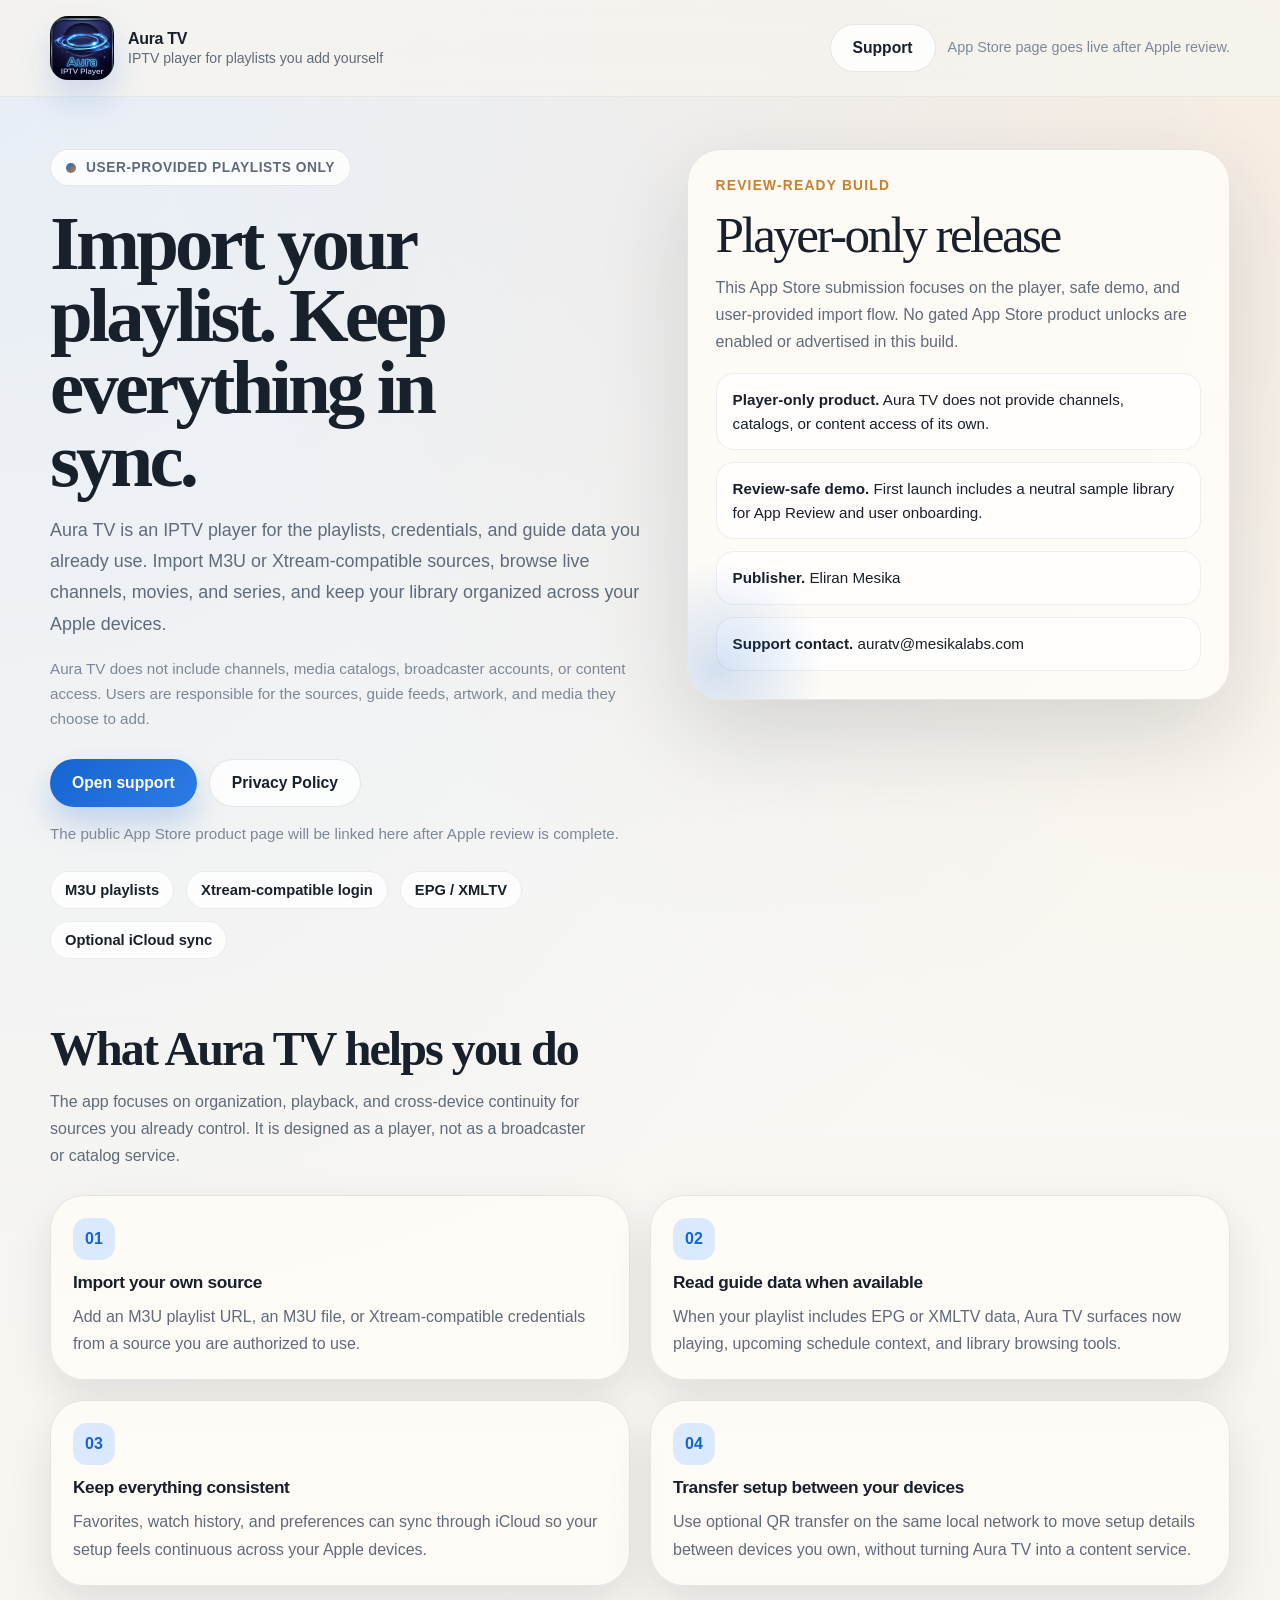
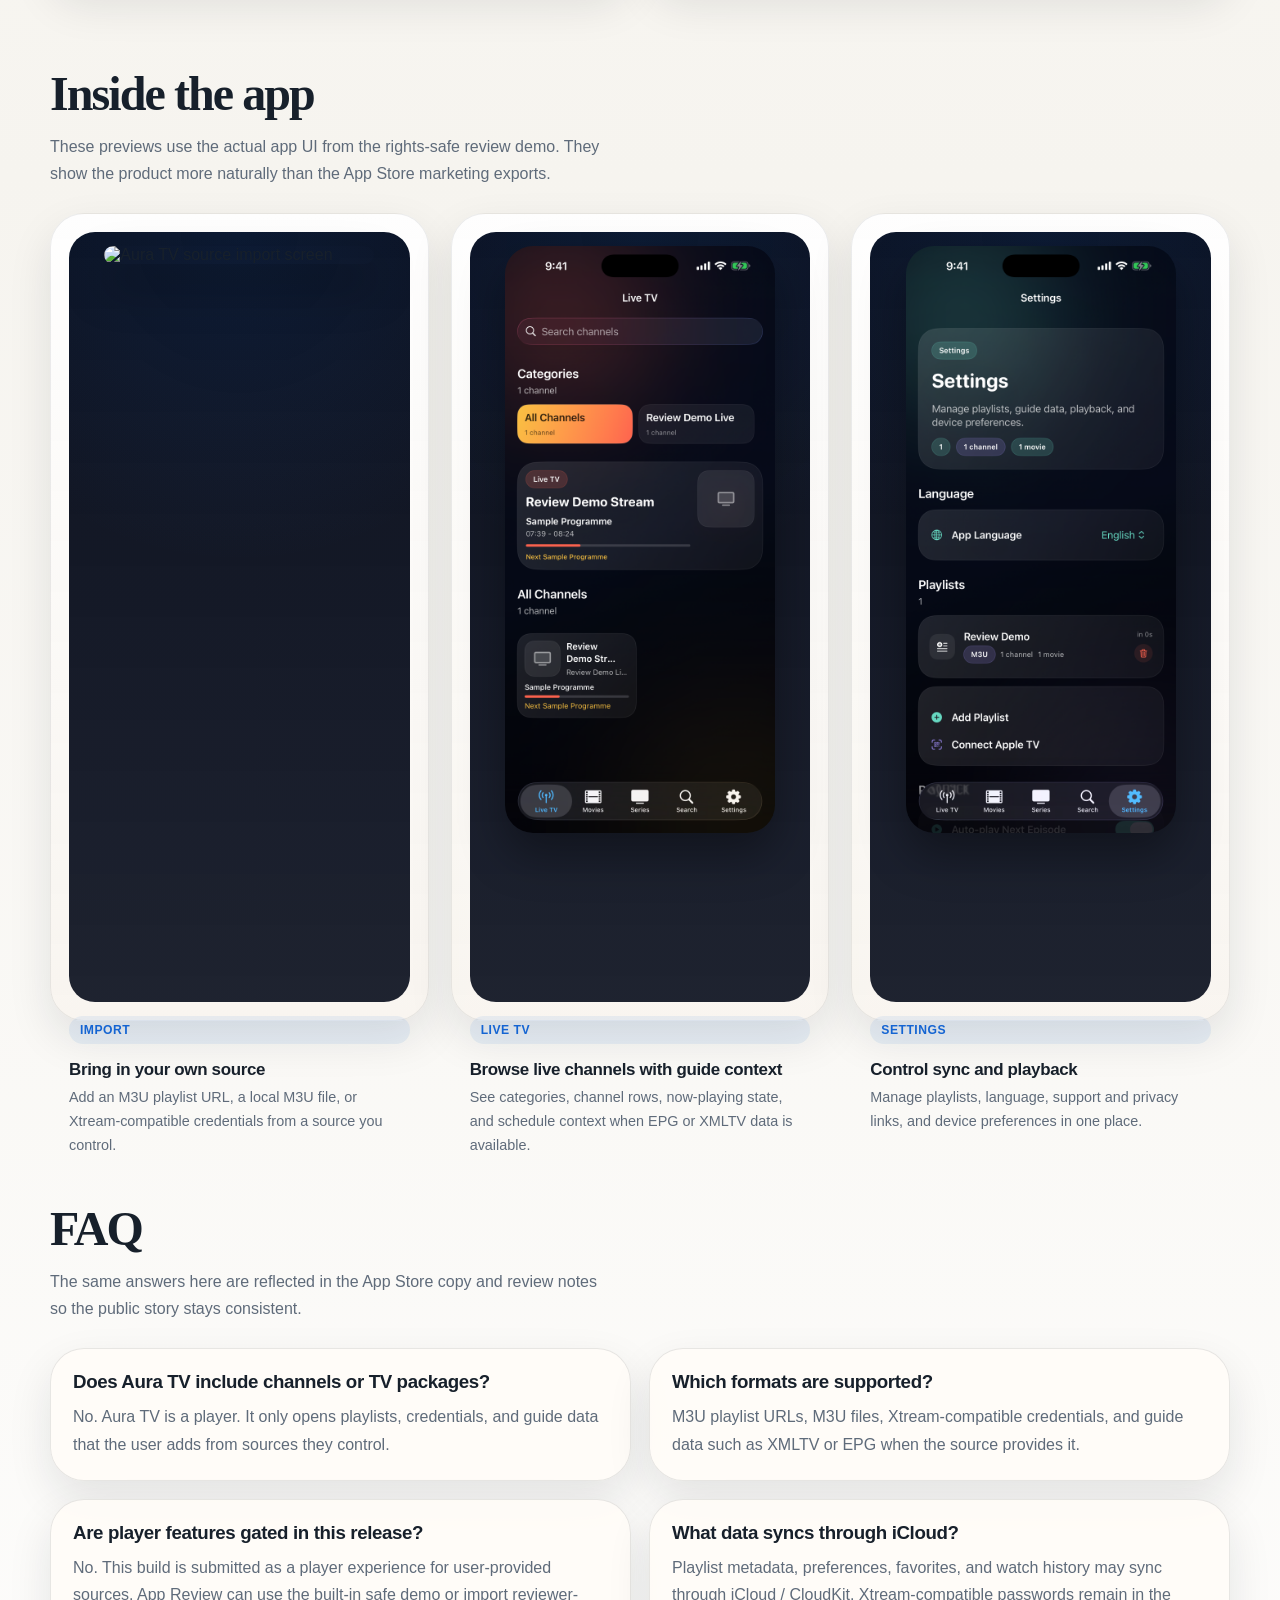
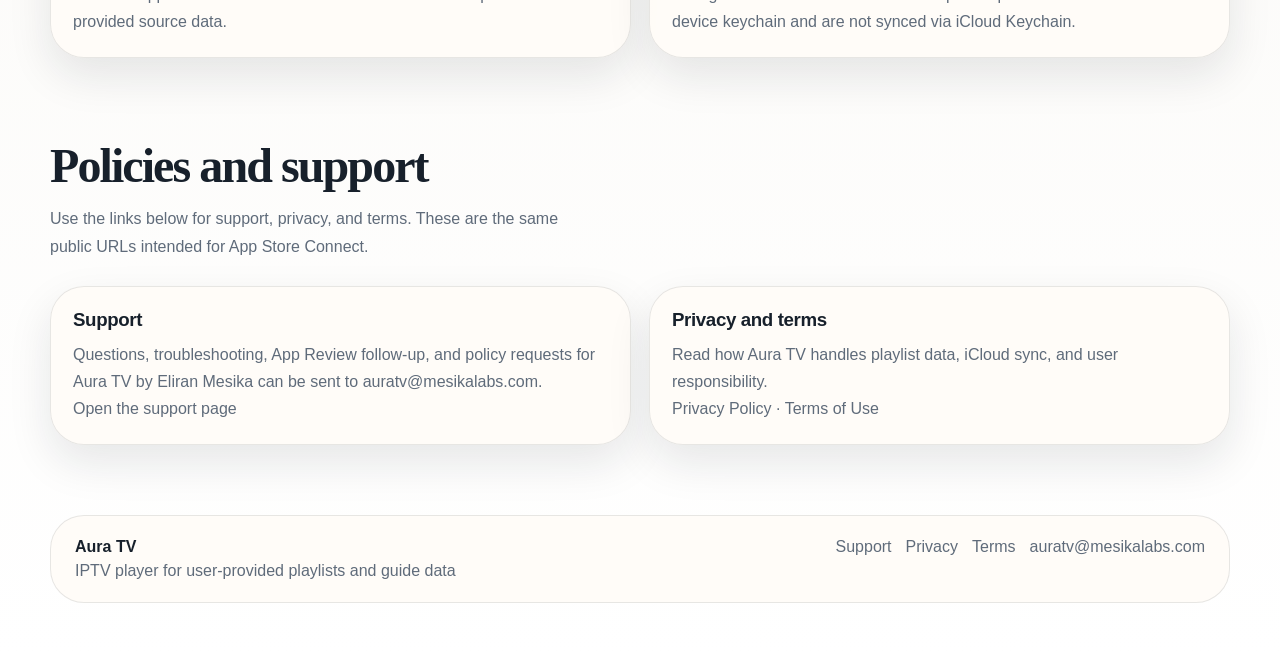
==== index.html @ 83cc4eb9 "Remove pricing language from public site" ====
<!DOCTYPE html>
<html lang="en">
<head>
    <meta charset="UTF-8">
    <meta name="viewport" content="width=device-width, initial-scale=1.0">
    <title>Aura TV — IPTV Player for Your Own Playlists</title>
    <meta
        name="description"
        content="Aura TV is an IPTV player for playlists, credentials, and guide data you add yourself. Import M3U or Xtream-compatible sources, keep your library organized, and use optional Apple sync features."
    >
    <meta property="og:title" content="Aura TV — IPTV Player for Your Own Playlists">
    <meta
        property="og:description"
        content="Import your own M3U playlists, Xtream-compatible credentials, and guide data. Aura TV does not include channels or content access."
    >
    <meta property="og:type" content="website">
    <meta property="og:url" content="https://auratv.mesikalabs.com/">
    <meta property="og:image" content="https://auratv.mesikalabs.com/assets/og-image.png">
    <meta property="og:image:alt" content="Aura TV social share preview">
    <meta name="twitter:card" content="summary_large_image">
    <meta name="twitter:image" content="https://auratv.mesikalabs.com/assets/og-image.png">
    <meta name="theme-color" content="#1464d2">
    <link rel="canonical" href="https://auratv.mesikalabs.com/">
    <link rel="icon" type="image/png" sizes="32x32" href="./assets/favicon-32.png">
    <link rel="icon" type="image/png" sizes="16x16" href="./assets/favicon-16.png">
    <link rel="apple-touch-icon" sizes="180x180" href="./assets/apple-touch-icon.png">
    <link rel="manifest" href="./site.webmanifest">
    <style>
        :root {
            --bg: #f6f4ef;
            --surface: rgba(255, 252, 247, 0.88);
            --surface-strong: #fffdfa;
            --ink: #17202b;
            --muted: #5f6b7a;
            --muted-soft: #7c8898;
            --line: rgba(23, 32, 43, 0.10);
            --accent: #1464d2;
            --accent-deep: #0f4aa1;
            --accent-soft: #dbe9ff;
            --gold: #c8802f;
            --gold-soft: #fff0dd;
            --success: #1a7f5a;
            --shadow-xl: 0 34px 90px rgba(23, 32, 43, 0.14);
            --shadow-md: 0 18px 44px rgba(23, 32, 43, 0.10);
            --radius-xl: 34px;
            --radius-lg: 24px;
            --radius-md: 18px;
            --content: 1180px;
        }

        * {
            box-sizing: border-box;
            margin: 0;
            padding: 0;
        }

        html {
            scroll-behavior: smooth;
        }

        body {
            font-family: "Avenir Next", "Segoe UI", sans-serif;
            color: var(--ink);
            background:
                radial-gradient(circle at top left, rgba(20, 100, 210, 0.10), transparent 35%),
                radial-gradient(circle at top right, rgba(200, 128, 47, 0.12), transparent 28%),
                linear-gradient(180deg, #fffdfa 0%, var(--bg) 46%, #ffffff 100%);
            -webkit-font-smoothing: antialiased;
            text-rendering: optimizeLegibility;
        }

        img {
            display: block;
            max-width: 100%;
        }

        a {
            color: inherit;
            text-decoration: none;
        }

        .shell {
            width: min(100% - 32px, var(--content));
            margin: 0 auto;
        }

        .topbar {
            position: sticky;
            top: 0;
            z-index: 20;
            backdrop-filter: blur(18px);
            background: rgba(246, 244, 239, 0.78);
            border-bottom: 1px solid rgba(23, 32, 43, 0.06);
        }

        .topbar-inner {
            width: min(100% - 32px, var(--content));
            margin: 0 auto;
            padding: 16px 0;
            display: flex;
            justify-content: space-between;
            align-items: center;
            gap: 16px;
        }

        .brand {
            display: flex;
            align-items: center;
            gap: 14px;
        }

        .brand-icon {
            width: 64px;
            height: 64px;
            border-radius: 18px;
            display: block;
            box-shadow: 0 18px 34px rgba(20, 100, 210, 0.18);
        }

        .brand-copy {
            min-width: 0;
        }

        .brand-name {
            font-size: 1rem;
            font-weight: 700;
            letter-spacing: -0.02em;
        }

        .brand-subtitle {
            color: var(--muted);
            font-size: 0.88rem;
            margin-top: 2px;
        }

        .top-actions {
            display: flex;
            flex-wrap: wrap;
            gap: 12px;
        }

        .button {
            display: inline-flex;
            align-items: center;
            justify-content: center;
            gap: 10px;
            border-radius: 999px;
            padding: 14px 22px;
            font-size: 0.98rem;
            font-weight: 600;
            transition: transform 0.2s ease, box-shadow 0.2s ease;
        }

        .button:hover {
            transform: translateY(-1px);
        }

        .button-primary {
            color: #ffffff;
            background: linear-gradient(135deg, var(--accent), #2e7be4);
            box-shadow: 0 16px 30px rgba(20, 100, 210, 0.22);
        }

        .button-secondary {
            background: rgba(255, 255, 255, 0.78);
            border: 1px solid rgba(23, 32, 43, 0.10);
        }

        .launch-note {
            align-self: center;
            color: var(--muted-soft);
            font-size: 0.9rem;
            line-height: 1.5;
        }

        .hero {
            padding: 52px 0 28px;
        }

        .hero-grid {
            display: grid;
            grid-template-columns: minmax(0, 1.05fr) minmax(320px, 0.95fr);
            gap: 36px;
            align-items: start;
        }

        .eyebrow {
            display: inline-flex;
            gap: 10px;
            align-items: center;
            padding: 10px 15px;
            border-radius: 999px;
            background: rgba(255, 255, 255, 0.82);
            border: 1px solid rgba(23, 32, 43, 0.10);
            color: var(--muted);
            font-size: 0.86rem;
            font-weight: 700;
            letter-spacing: 0.04em;
            text-transform: uppercase;
        }

        .eyebrow-dot {
            width: 10px;
            height: 10px;
            border-radius: 50%;
            background: linear-gradient(135deg, var(--accent), var(--gold));
        }

        h1 {
            margin-top: 22px;
            font-family: "Iowan Old Style", "Palatino Linotype", serif;
            font-size: clamp(2.8rem, 6vw, 5.2rem);
            line-height: 0.94;
            letter-spacing: -0.05em;
            max-width: 11ch;
        }

        .hero-lead {
            margin-top: 18px;
            max-width: 60ch;
            color: var(--muted);
            font-size: 1.12rem;
            line-height: 1.75;
        }

        .hero-note {
            margin-top: 16px;
            color: var(--muted-soft);
            font-size: 0.95rem;
            line-height: 1.65;
        }

        .hero-actions {
            margin-top: 28px;
            display: flex;
            flex-wrap: wrap;
            gap: 12px;
        }

        .badges {
            margin-top: 24px;
            display: flex;
            flex-wrap: wrap;
            gap: 12px;
        }

        .badge {
            display: inline-flex;
            align-items: center;
            gap: 8px;
            padding: 10px 14px;
            border-radius: 999px;
            background: rgba(255, 255, 255, 0.82);
            border: 1px solid rgba(23, 32, 43, 0.08);
            font-size: 0.92rem;
            font-weight: 600;
        }

        .release-card,
        .card,
        .faq-card,
        .policy-card {
            background: var(--surface);
            border: 1px solid rgba(23, 32, 43, 0.10);
            border-radius: var(--radius-xl);
            box-shadow: var(--shadow-xl);
        }

        .release-card {
            padding: 28px;
            position: relative;
            overflow: hidden;
        }

        .release-card::before {
            content: "";
            position: absolute;
            inset: auto auto -80px -80px;
            width: 220px;
            height: 220px;
            border-radius: 50%;
            background: radial-gradient(circle, rgba(20, 100, 210, 0.18), transparent 70%);
        }

        .release-label {
            color: var(--gold);
            font-size: 0.86rem;
            font-weight: 800;
            letter-spacing: 0.09em;
            text-transform: uppercase;
        }

        .release-title {
            margin-top: 18px;
            font-family: "Iowan Old Style", "Palatino Linotype", serif;
            font-size: 3.2rem;
            line-height: 0.95;
            letter-spacing: -0.05em;
        }

        .release-copy {
            margin-top: 14px;
            color: var(--muted);
            line-height: 1.7;
        }

        .release-list {
            margin-top: 18px;
            display: grid;
            gap: 12px;
        }

        .release-list div {
            padding: 14px 16px;
            background: rgba(255, 255, 255, 0.78);
            border: 1px solid rgba(23, 32, 43, 0.07);
            border-radius: 18px;
            color: var(--ink);
            font-size: 0.95rem;
            line-height: 1.55;
        }

        .section {
            padding: 40px 0;
        }

        .section-heading {
            display: block;
            margin-bottom: 26px;
        }

        .section-heading h2 {
            font-family: "Iowan Old Style", "Palatino Linotype", serif;
            font-size: clamp(2rem, 4vw, 3rem);
            letter-spacing: -0.04em;
        }

        .section-heading p {
            margin-top: 12px;
            color: var(--muted);
            max-width: 62ch;
            line-height: 1.7;
        }

        .cards {
            display: grid;
            grid-template-columns: repeat(2, minmax(0, 1fr));
            gap: 20px;
        }

        .card {
            padding: 22px;
            box-shadow: var(--shadow-md);
        }

        .card h3 {
            margin-top: 12px;
            margin-bottom: 10px;
            font-size: 1.08rem;
            letter-spacing: -0.02em;
        }

        .card p,
        .faq-card p,
        .policy-card p,
        .summary-panel p,
        .summary-panel li {
            color: var(--muted);
            line-height: 1.7;
        }

        .card-icon {
            width: 42px;
            height: 42px;
            border-radius: 14px;
            background: var(--accent-soft);
            color: var(--accent);
            display: inline-flex;
            align-items: center;
            justify-content: center;
            font-weight: 800;
        }

        .shot-grid {
            display: grid;
            grid-template-columns: repeat(3, minmax(0, 1fr));
            gap: 22px;
        }

        .shot {
            display: flex;
            flex-direction: column;
            background: linear-gradient(180deg, rgba(255, 255, 255, 0.90), rgba(248, 244, 238, 0.84));
            border: 1px solid rgba(23, 32, 43, 0.08);
            border-radius: 34px;
            padding: 18px;
            box-shadow: var(--shadow-md);
        }

        .shot-media {
            padding: 14px;
            border-radius: 26px;
            background:
                radial-gradient(circle at top, rgba(20, 100, 210, 0.12), transparent 42%),
                linear-gradient(180deg, rgba(7, 12, 26, 0.98), rgba(11, 16, 31, 0.92));
            min-height: 100%;
        }

        .shot img {
            border-radius: 28px;
            width: min(100%, 270px);
            margin: 0 auto;
            box-shadow: 0 22px 44px rgba(0, 0, 0, 0.34);
        }

        .shot-title {
            margin-top: 16px;
            font-size: 1.06rem;
            font-weight: 700;
            letter-spacing: -0.02em;
        }

        .shot-copy {
            margin-top: 6px;
            color: var(--muted);
            font-size: 0.9rem;
            line-height: 1.65;
        }

        .shot-label {
            display: inline-flex;
            align-items: center;
            margin-top: 14px;
            padding: 7px 11px;
            border-radius: 999px;
            background: rgba(20, 100, 210, 0.08);
            color: var(--accent);
            font-size: 0.76rem;
            font-weight: 700;
            letter-spacing: 0.04em;
            text-transform: uppercase;
        }

        #screenshots {
            padding-bottom: 140px;
        }

        #faq {
            padding-top: 34px;
        }

        .faq-grid,
        .policy-grid {
            display: grid;
            grid-template-columns: repeat(2, minmax(0, 1fr));
            gap: 18px;
        }

        .faq-card,
        .policy-card {
            padding: 22px;
            box-shadow: var(--shadow-md);
        }

        .faq-card h3,
        .policy-card h3 {
            margin-bottom: 10px;
            letter-spacing: -0.02em;
        }

        .summary-panel {
            margin-top: 20px;
            padding: 24px;
            border-radius: var(--radius-xl);
            background: linear-gradient(140deg, rgba(20, 100, 210, 0.08), rgba(200, 128, 47, 0.10));
            border: 1px solid rgba(20, 100, 210, 0.10);
        }

        .summary-panel h3 {
            margin-bottom: 10px;
            font-size: 1.2rem;
            letter-spacing: -0.02em;
        }

        .summary-panel ul {
            margin-top: 12px;
            padding-left: 18px;
        }

        footer {
            padding: 30px 0 54px;
        }

        .footer-card {
            padding: 22px 24px;
            border-radius: var(--radius-xl);
            background: var(--surface);
            border: 1px solid rgba(23, 32, 43, 0.10);
            display: flex;
            flex-wrap: wrap;
            justify-content: space-between;
            gap: 18px;
        }

        .footer-links {
            display: flex;
            flex-wrap: wrap;
            gap: 14px;
            color: var(--muted);
        }

        @media (max-width: 1040px) {
            .shot-grid {
                grid-template-columns: repeat(2, minmax(0, 1fr));
            }
        }

        @media (max-width: 860px) {
            .hero-grid,
            .faq-grid,
            .policy-grid {
                grid-template-columns: 1fr;
            }

            .section-heading {
                display: block;
            }

            .section-heading p {
                margin-top: 12px;
            }

            .cards,
            .shot-grid,
            .faq-grid,
            .policy-grid {
                grid-template-columns: 1fr;
            }
        }

        @media (max-width: 640px) {
            .topbar-inner,
            .shell {
                width: min(100% - 22px, var(--content));
            }

            h1 {
                max-width: none;
            }
        }
    </style>
</head>
<body>
    <header class="topbar">
        <div class="topbar-inner">
            <div class="brand">
                <img class="brand-icon" src="./assets/app-icon.png" alt="Aura TV app icon">
                <div class="brand-copy">
                    <div class="brand-name">Aura TV</div>
                    <div class="brand-subtitle">IPTV player for playlists you add yourself</div>
                </div>
            </div>
            <div class="top-actions">
                <a class="button button-secondary" href="./support/">Support</a>
                <span class="launch-note">App Store page goes live after Apple review.</span>
            </div>
        </div>
    </header>

    <main class="shell">
        <section class="hero">
            <div class="hero-grid">
                <div>
                    <div class="eyebrow">
                        <span class="eyebrow-dot"></span>
                        User-provided playlists only
                    </div>
                    <h1>Import your playlist. Keep everything in sync.</h1>
                    <p class="hero-lead">
                        Aura TV is an IPTV player for the playlists, credentials, and guide data you already use.
                        Import M3U or Xtream-compatible sources, browse live channels, movies, and series, and keep your library organized across your Apple devices.
                    </p>
                    <p class="hero-note">
                        Aura TV does not include channels, media catalogs, broadcaster accounts, or content access.
                        Users are responsible for the sources, guide feeds, artwork, and media they choose to add.
                    </p>
                    <div class="hero-actions">
                        <a class="button button-primary" href="./support/">Open support</a>
                        <a class="button button-secondary" href="./privacy/">Privacy Policy</a>
                    </div>
                    <p class="hero-note" style="margin-top: 14px;">
                        The public App Store product page will be linked here after Apple review is complete.
                    </p>
                    <div class="badges">
                        <div class="badge">M3U playlists</div>
                        <div class="badge">Xtream-compatible login</div>
                        <div class="badge">EPG / XMLTV</div>
                        <div class="badge">Optional iCloud sync</div>
                    </div>
                </div>

                <aside class="release-card">
                    <div class="release-label">Review-ready build</div>
                    <div class="release-title">Player-only release</div>
                    <p class="release-copy">
                        This App Store submission focuses on the player, safe demo, and user-provided import flow.
                        No gated App Store product unlocks are enabled or advertised in this build.
                    </p>
                    <div class="release-list">
                        <div><strong>Player-only product.</strong> Aura TV does not provide channels, catalogs, or content access of its own.</div>
                        <div><strong>Review-safe demo.</strong> First launch includes a neutral sample library for App Review and user onboarding.</div>
                        <div><strong>Publisher.</strong> Eliran Mesika</div>
                        <div><strong>Support contact.</strong> <a href="mailto:auratv@mesikalabs.com">auratv@mesikalabs.com</a></div>
                    </div>
                </aside>
            </div>
        </section>

        <section class="section" id="faq">
            <div class="section-heading">
                <div>
                    <h2>What Aura TV helps you do</h2>
                </div>
                <p>
                    The app focuses on organization, playback, and cross-device continuity for sources you already control.
                    It is designed as a player, not as a broadcaster or catalog service.
                </p>
            </div>
            <div class="cards">
                <article class="card">
                    <div class="card-icon">01</div>
                    <h3>Import your own source</h3>
                    <p>Add an M3U playlist URL, an M3U file, or Xtream-compatible credentials from a source you are authorized to use.</p>
                </article>
                <article class="card">
                    <div class="card-icon">02</div>
                    <h3>Read guide data when available</h3>
                    <p>When your playlist includes EPG or XMLTV data, Aura TV surfaces now playing, upcoming schedule context, and library browsing tools.</p>
                </article>
                <article class="card">
                    <div class="card-icon">03</div>
                    <h3>Keep everything consistent</h3>
                    <p>Favorites, watch history, and preferences can sync through iCloud so your setup feels continuous across your Apple devices.</p>
                </article>
                <article class="card">
                    <div class="card-icon">04</div>
                    <h3>Transfer setup between your devices</h3>
                    <p>Use optional QR transfer on the same local network to move setup details between devices you own, without turning Aura TV into a content service.</p>
                </article>
            </div>
        </section>

        <section class="section" id="screenshots">
            <div class="section-heading">
                <div>
                    <h2>Inside the app</h2>
                </div>
                <p>
                    These previews use the actual app UI from the rights-safe review demo.
                    They show the product more naturally than the App Store marketing exports.
                </p>
            </div>
            <div class="shot-grid">
                <article class="shot">
                    <div class="shot-media">
                        <img src="./assets/raw-02.png" alt="Aura TV source import screen">
                    </div>
                    <div class="shot-label">Import</div>
                    <div class="shot-title">Bring in your own source</div>
                    <div class="shot-copy">Add an M3U playlist URL, a local M3U file, or Xtream-compatible credentials from a source you control.</div>
                </article>
                <article class="shot">
                    <div class="shot-media">
                        <img src="./assets/raw-03.png" alt="Aura TV live playback screen">
                    </div>
                    <div class="shot-label">Live TV</div>
                    <div class="shot-title">Browse live channels with guide context</div>
                    <div class="shot-copy">See categories, channel rows, now-playing state, and schedule context when EPG or XMLTV data is available.</div>
                </article>
                <article class="shot">
                    <div class="shot-media">
                        <img src="./assets/raw-06.png" alt="Aura TV settings screen">
                    </div>
                    <div class="shot-label">Settings</div>
                    <div class="shot-title">Control sync and playback</div>
                    <div class="shot-copy">Manage playlists, language, support and privacy links, and device preferences in one place.</div>
                </article>
            </div>
        </section>

        <section class="section">
            <div class="section-heading">
                <div>
                    <h2>FAQ</h2>
                </div>
                <p>
                    The same answers here are reflected in the App Store copy and review notes so the public story stays consistent.
                </p>
            </div>
            <div class="faq-grid">
                <article class="faq-card">
                    <h3>Does Aura TV include channels or TV packages?</h3>
                    <p>No. Aura TV is a player. It only opens playlists, credentials, and guide data that the user adds from sources they control.</p>
                </article>
                <article class="faq-card">
                    <h3>Which formats are supported?</h3>
                    <p>M3U playlist URLs, M3U files, Xtream-compatible credentials, and guide data such as XMLTV or EPG when the source provides it.</p>
                </article>
                <article class="faq-card">
                    <h3>Are player features gated in this release?</h3>
                    <p>No. This build is submitted as a player experience for user-provided sources. App Review can use the built-in safe demo or import reviewer-provided source data.</p>
                </article>
                <article class="faq-card">
                    <h3>What data syncs through iCloud?</h3>
                    <p>Playlist metadata, preferences, favorites, and watch history may sync through iCloud / CloudKit. Xtream-compatible passwords remain in the device keychain and are not synced via iCloud Keychain.</p>
                </article>
            </div>
        </section>

        <section class="section">
            <div class="section-heading">
                <div>
                    <h2>Policies and support</h2>
                </div>
                <p>Use the links below for support, privacy, and terms. These are the same public URLs intended for App Store Connect.</p>
            </div>
            <div class="policy-grid">
                <article class="policy-card">
                    <h3>Support</h3>
                    <p>Questions, troubleshooting, App Review follow-up, and policy requests for Aura TV by Eliran Mesika can be sent to <a href="mailto:auratv@mesikalabs.com">auratv@mesikalabs.com</a>.</p>
                    <p><a href="./support/">Open the support page</a></p>
                </article>
                <article class="policy-card">
                    <h3>Privacy and terms</h3>
                    <p>Read how Aura TV handles playlist data, iCloud sync, and user responsibility.</p>
                    <p><a href="./privacy/">Privacy Policy</a> · <a href="./terms/">Terms of Use</a></p>
                </article>
            </div>
        </section>
    </main>

    <footer class="shell">
        <div class="footer-card">
            <div>
                <strong>Aura TV</strong>
                <div style="margin-top: 6px; color: var(--muted);">IPTV player for user-provided playlists and guide data</div>
            </div>
            <div class="footer-links">
                <a href="./support/">Support</a>
                <a href="./privacy/">Privacy</a>
                <a href="./terms/">Terms</a>
                <a href="mailto:auratv@mesikalabs.com">auratv@mesikalabs.com</a>
            </div>
        </div>
    </footer>
</body>
</html>
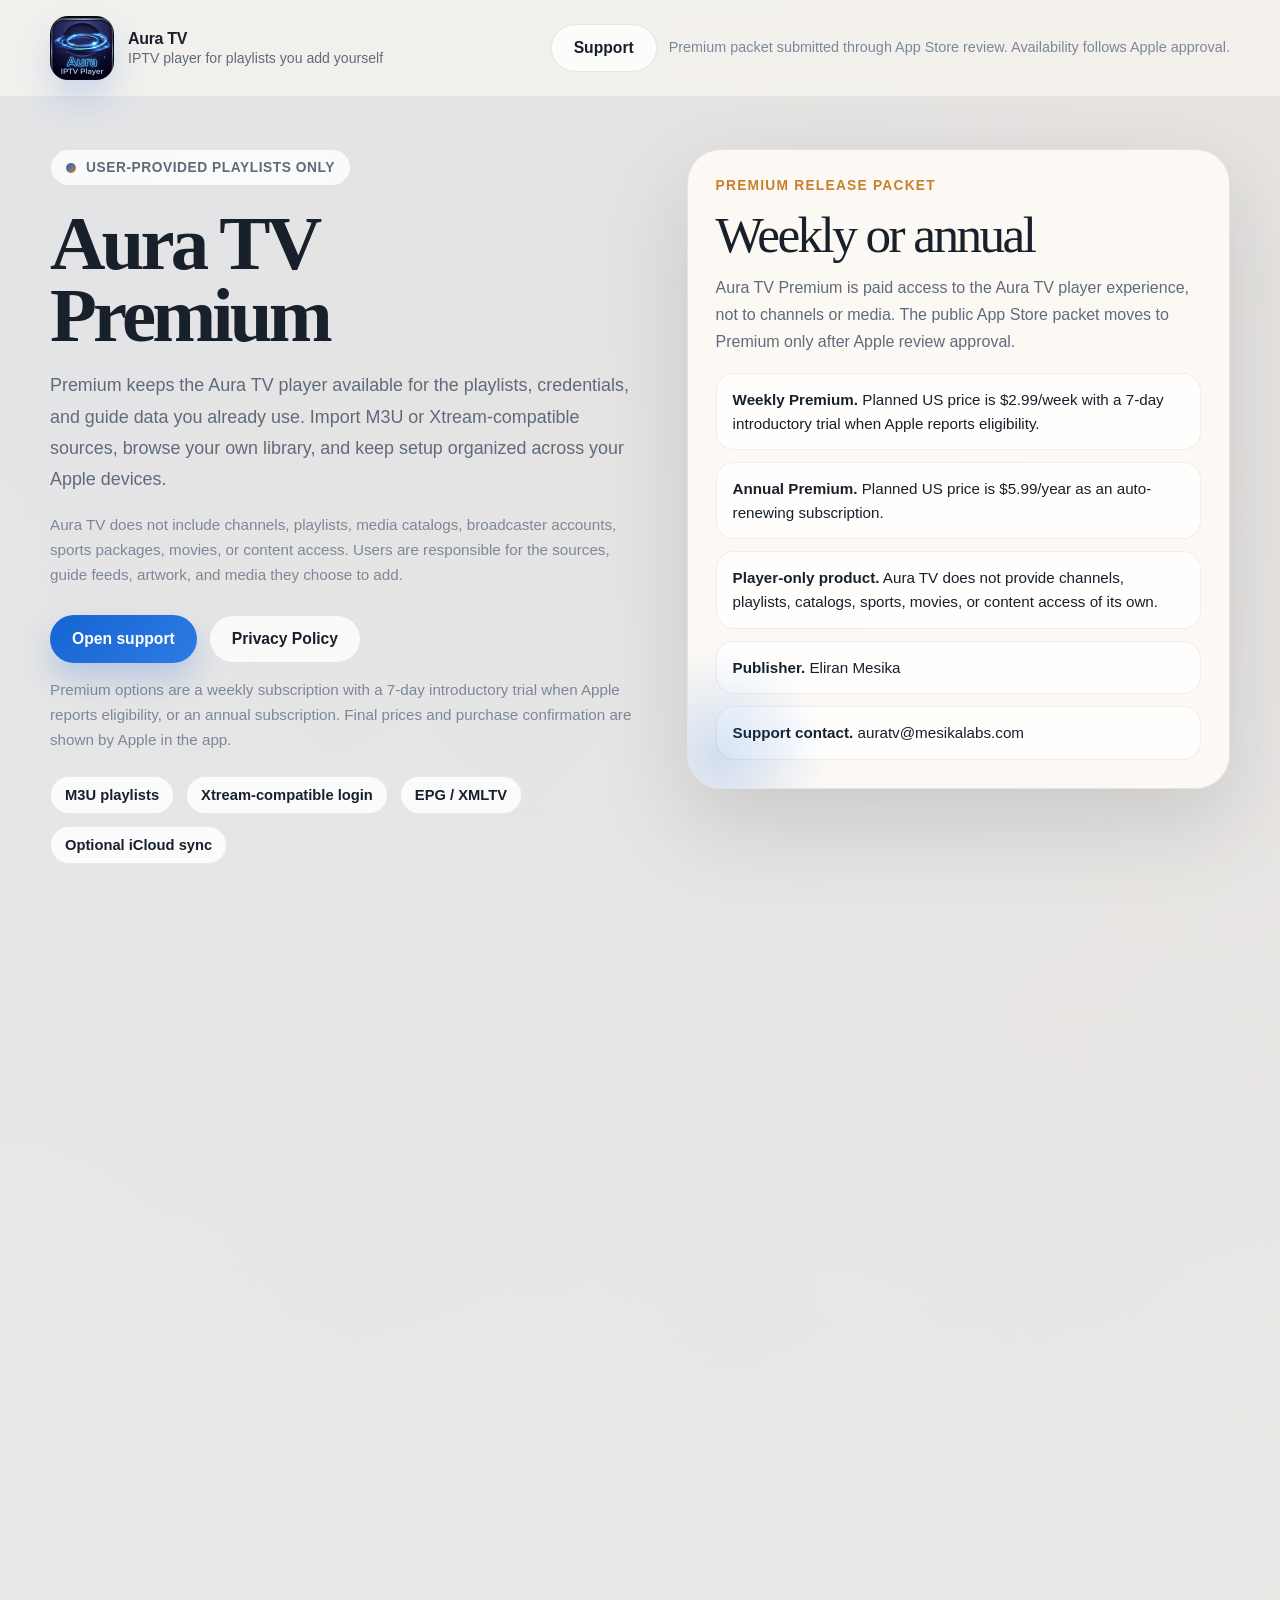
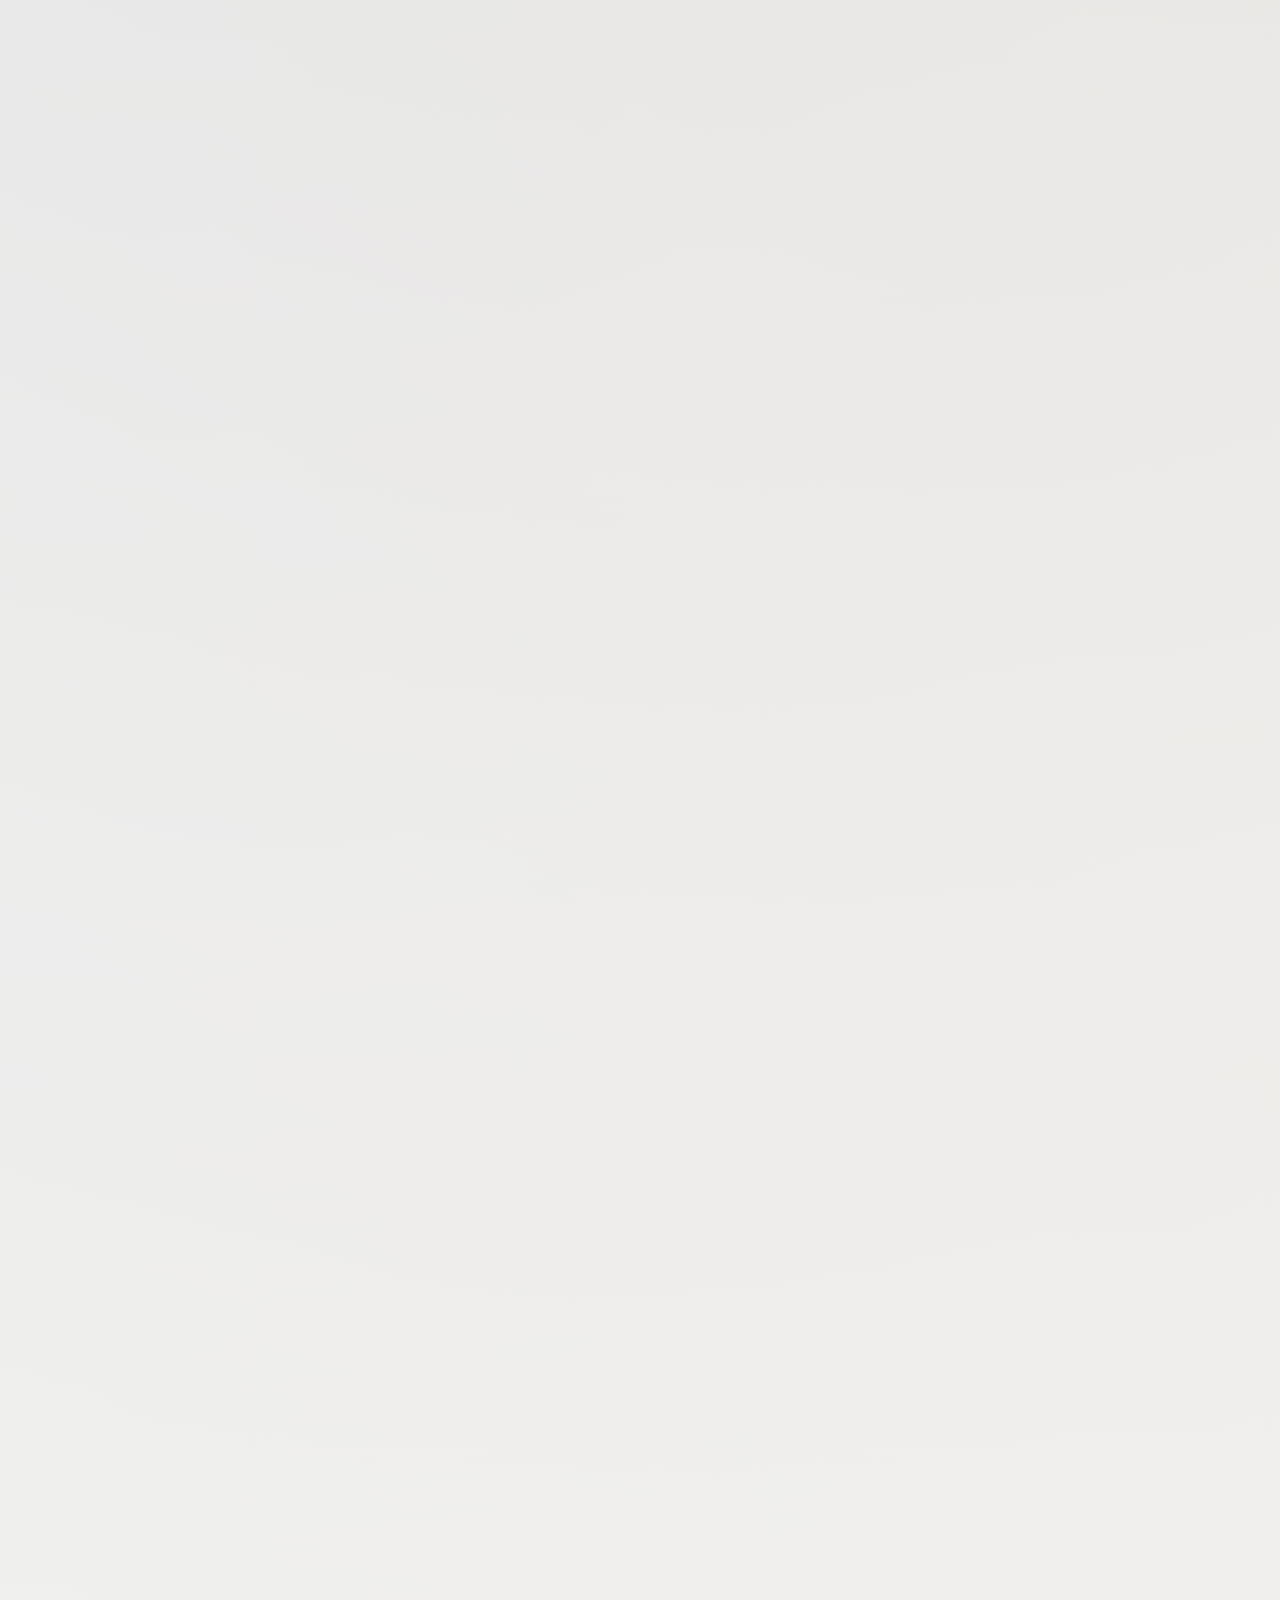
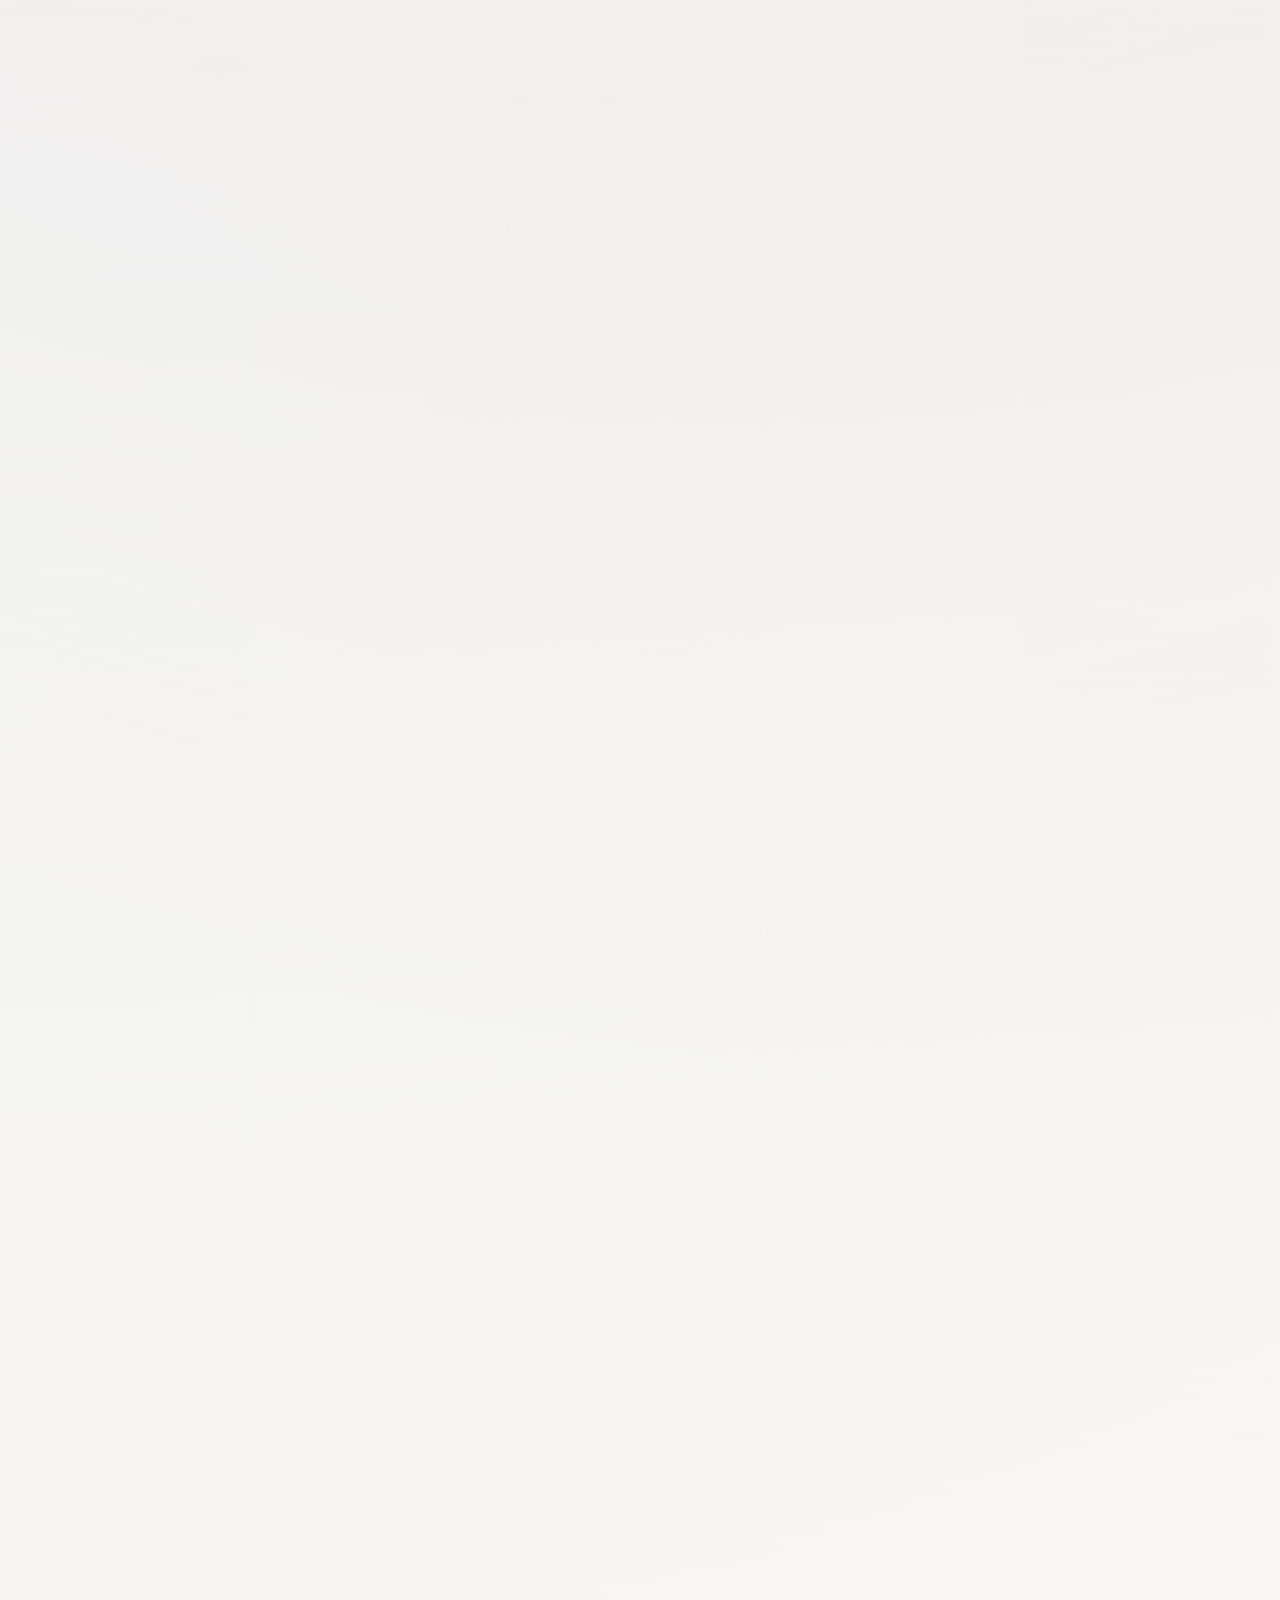
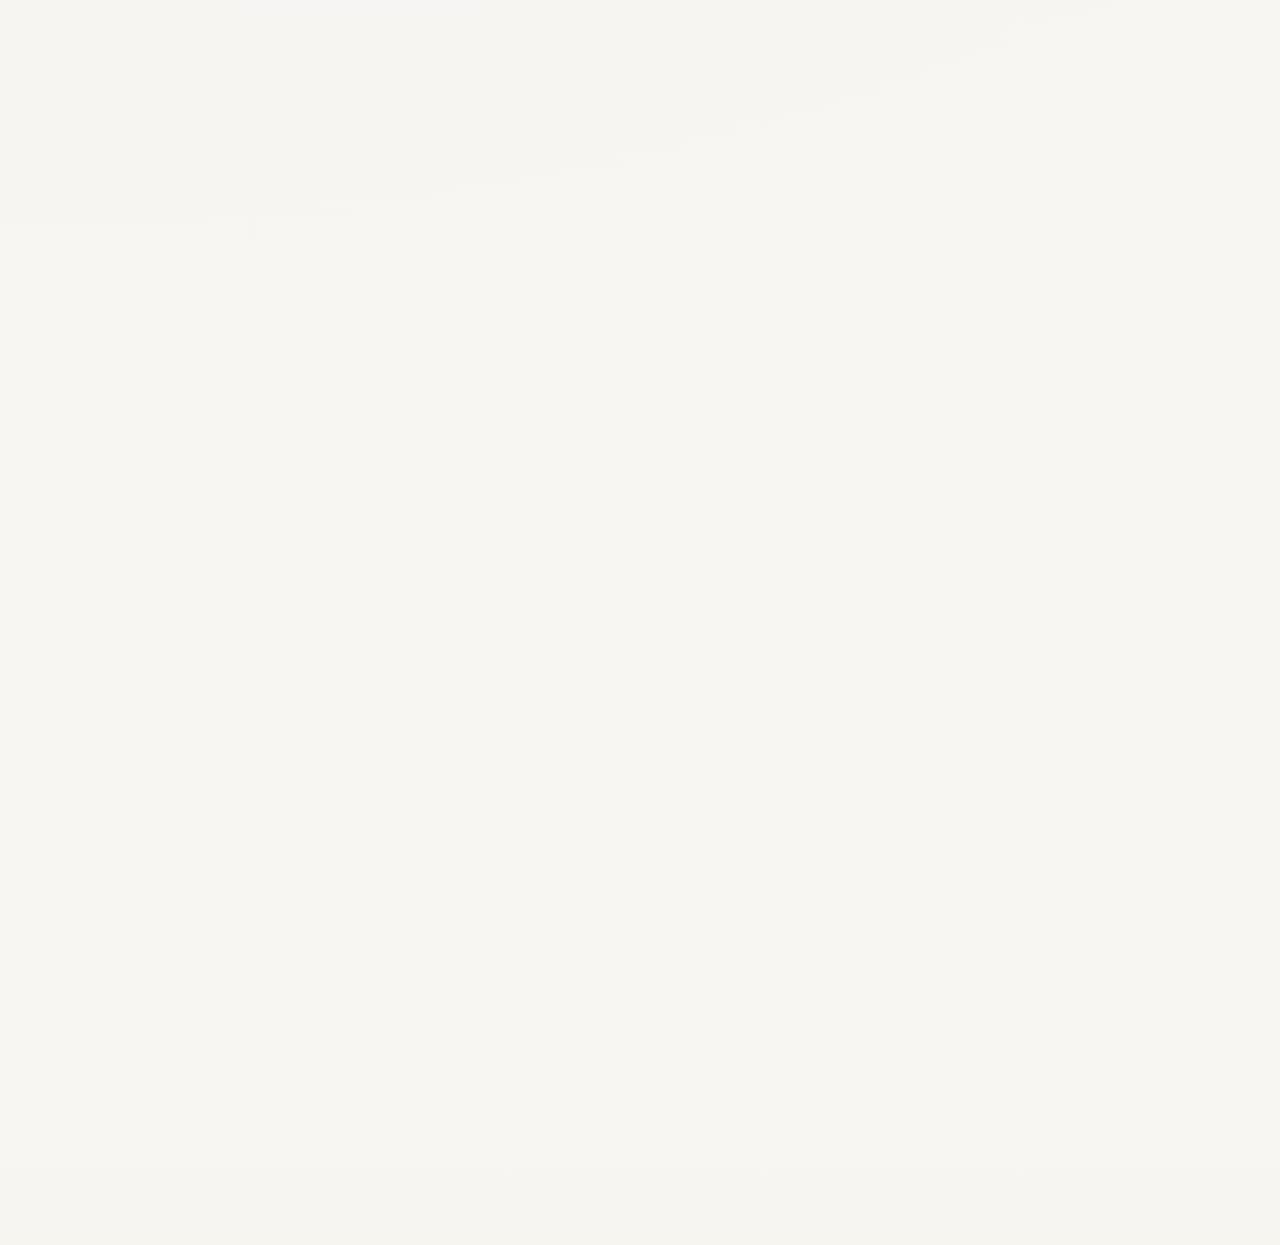
==== commit 857f6a7a: "Update Aura TV Premium site copy" ====
--- a/index.html
+++ b/index.html
@@ -3,15 +3,15 @@
 <head>
     <meta charset="UTF-8">
     <meta name="viewport" content="width=device-width, initial-scale=1.0">
-    <title>Aura TV — IPTV Player for Your Own Playlists</title>
+    <title>Aura TV Premium — IPTV Player for Your Own Playlists</title>
     <meta
         name="description"
-        content="Aura TV is an IPTV player for playlists, credentials, and guide data you add yourself. Import M3U or Xtream-compatible sources, keep your library organized, and use optional Apple sync features."
+        content="Aura TV Premium is an IPTV player for playlists, credentials, and guide data you add yourself. Premium keeps the player available without providing channels, playlists, or content access."
     >
-    <meta property="og:title" content="Aura TV — IPTV Player for Your Own Playlists">
+    <meta property="og:title" content="Aura TV Premium — IPTV Player for Your Own Playlists">
     <meta
         property="og:description"
-        content="Import your own M3U playlists, Xtream-compatible credentials, and guide data. Aura TV does not include channels or content access."
+        content="Premium access for the Aura TV player. Import your own M3U playlists, Xtream-compatible credentials, and guide data. Aura TV does not include channels or content access."
     >
     <meta property="og:type" content="website">
     <meta property="og:url" content="https://auratv.mesikalabs.com/">
@@ -324,6 +324,11 @@
             padding: 40px 0;
         }
 
+        .section:not(:first-child) {
+            content-visibility: auto;
+            contain-intrinsic-size: auto 620px;
+        }
+
         .section-heading {
             display: block;
             margin-bottom: 26px;
@@ -554,7 +559,7 @@
     <header class="topbar">
         <div class="topbar-inner">
             <div class="brand">
-                <img class="brand-icon" src="./assets/app-icon.png" alt="Aura TV app icon">
+                <img class="brand-icon" src="./assets/app-icon.png" alt="Aura TV app icon" width="1024" height="1024" fetchpriority="high">
                 <div class="brand-copy">
                     <div class="brand-name">Aura TV</div>
                     <div class="brand-subtitle">IPTV player for playlists you add yourself</div>
@@ -562,7 +567,7 @@
             </div>
             <div class="top-actions">
                 <a class="button button-secondary" href="./support/">Support</a>
-                <span class="launch-note">App Store page goes live after Apple review.</span>
+                <span class="launch-note">Premium packet submitted through App Store review. Availability follows Apple approval.</span>
             </div>
         </div>
     </header>
@@ -575,13 +580,13 @@
                         <span class="eyebrow-dot"></span>
                         User-provided playlists only
                     </div>
-                    <h1>Import your playlist. Keep everything in sync.</h1>
+                    <h1>Aura TV Premium</h1>
                     <p class="hero-lead">
-                        Aura TV is an IPTV player for the playlists, credentials, and guide data you already use.
-                        Import M3U or Xtream-compatible sources, browse live channels, movies, and series, and keep your library organized across your Apple devices.
+                        Premium keeps the Aura TV player available for the playlists, credentials, and guide data you already use.
+                        Import M3U or Xtream-compatible sources, browse your own library, and keep setup organized across your Apple devices.
                     </p>
                     <p class="hero-note">
-                        Aura TV does not include channels, media catalogs, broadcaster accounts, or content access.
+                        Aura TV does not include channels, playlists, media catalogs, broadcaster accounts, sports packages, movies, or content access.
                         Users are responsible for the sources, guide feeds, artwork, and media they choose to add.
                     </p>
                     <div class="hero-actions">
@@ -589,7 +594,7 @@
                         <a class="button button-secondary" href="./privacy/">Privacy Policy</a>
                     </div>
                     <p class="hero-note" style="margin-top: 14px;">
-                        The public App Store product page will be linked here after Apple review is complete.
+                        Premium options are a weekly subscription with a 7-day introductory trial when Apple reports eligibility, or an annual subscription. Final prices and purchase confirmation are shown by Apple in the app.
                     </p>
                     <div class="badges">
                         <div class="badge">M3U playlists</div>
@@ -600,15 +605,16 @@
                 </div>
 
                 <aside class="release-card">
-                    <div class="release-label">Review-ready build</div>
-                    <div class="release-title">Player-only release</div>
+                    <div class="release-label">Premium release packet</div>
+                    <div class="release-title">Weekly or annual</div>
                     <p class="release-copy">
-                        This App Store submission focuses on the player, safe demo, and user-provided import flow.
-                        No gated App Store product unlocks are enabled or advertised in this build.
+                        Aura TV Premium is paid access to the Aura TV player experience, not to channels or media.
+                        The public App Store packet moves to Premium only after Apple review approval.
                     </p>
                     <div class="release-list">
-                        <div><strong>Player-only product.</strong> Aura TV does not provide channels, catalogs, or content access of its own.</div>
-                        <div><strong>Review-safe demo.</strong> First launch includes a neutral sample library for App Review and user onboarding.</div>
+                        <div><strong>Weekly Premium.</strong> Planned US price is $2.99/week with a 7-day introductory trial when Apple reports eligibility.</div>
+                        <div><strong>Annual Premium.</strong> Planned US price is $5.99/year as an auto-renewing subscription.</div>
+                        <div><strong>Player-only product.</strong> Aura TV does not provide channels, playlists, catalogs, sports, movies, or content access of its own.</div>
                         <div><strong>Publisher.</strong> Eliran Mesika</div>
                         <div><strong>Support contact.</strong> <a href="mailto:auratv@mesikalabs.com">auratv@mesikalabs.com</a></div>
                     </div>
@@ -621,8 +627,8 @@
                 <div>
                     <h2>What Aura TV helps you do</h2>
                 </div>
-                <p>
-                    The app focuses on organization, playback, and cross-device continuity for sources you already control.
+                    <p>
+                        Premium focuses on organization, playback, support, and cross-device continuity for sources you already control.
                     It is designed as a player, not as a broadcaster or catalog service.
                 </p>
             </div>
@@ -642,11 +648,11 @@
                     <h3>Keep everything consistent</h3>
                     <p>Favorites, watch history, and preferences can sync through iCloud so your setup feels continuous across your Apple devices.</p>
                 </article>
-                <article class="card">
-                    <div class="card-icon">04</div>
-                    <h3>Transfer setup between your devices</h3>
-                    <p>Use optional QR transfer on the same local network to move setup details between devices you own, without turning Aura TV into a content service.</p>
-                </article>
+	                <article class="card">
+	                    <div class="card-icon">04</div>
+	                    <h3>Support and billing stay reachable</h3>
+	                    <p>Settings keeps report-a-problem, request-support, restore, terms, and privacy paths available even when Premium is inactive.</p>
+	                </article>
             </div>
         </section>
 
@@ -657,13 +663,13 @@
                 </div>
                 <p>
                     These previews use the actual app UI from the rights-safe review demo.
-                    They show the product more naturally than the App Store marketing exports.
+	                    These will be refreshed from the Premium runtime before release handoff.
                 </p>
             </div>
             <div class="shot-grid">
                 <article class="shot">
                     <div class="shot-media">
-                        <img src="./assets/raw-02.png" alt="Aura TV source import screen">
+	                        <img src="./assets/raw-02.png" alt="Aura TV source import screen" width="1320" height="2868" loading="lazy">
                     </div>
                     <div class="shot-label">Import</div>
                     <div class="shot-title">Bring in your own source</div>
@@ -671,7 +677,7 @@
                 </article>
                 <article class="shot">
                     <div class="shot-media">
-                        <img src="./assets/raw-03.png" alt="Aura TV live playback screen">
+	                        <img src="./assets/raw-03.png" alt="Aura TV live playback screen" width="1320" height="2868" loading="lazy">
                     </div>
                     <div class="shot-label">Live TV</div>
                     <div class="shot-title">Browse live channels with guide context</div>
@@ -679,7 +685,7 @@
                 </article>
                 <article class="shot">
                     <div class="shot-media">
-                        <img src="./assets/raw-06.png" alt="Aura TV settings screen">
+	                        <img src="./assets/raw-06.png" alt="Aura TV settings screen" width="1320" height="2868" loading="lazy">
                     </div>
                     <div class="shot-label">Settings</div>
                     <div class="shot-title">Control sync and playback</div>
@@ -706,10 +712,10 @@
                     <h3>Which formats are supported?</h3>
                     <p>M3U playlist URLs, M3U files, Xtream-compatible credentials, and guide data such as XMLTV or EPG when the source provides it.</p>
                 </article>
-                <article class="faq-card">
-                    <h3>Are player features gated in this release?</h3>
-                    <p>No. This build is submitted as a player experience for user-provided sources. App Review can use the built-in safe demo or import reviewer-provided source data.</p>
-                </article>
+	                <article class="faq-card">
+	                    <h3>What does Premium unlock?</h3>
+	                    <p>Premium unlocks use of the Aura TV player for user-provided sources. It does not unlock channels, playlists, media catalogs, sports, movies, or broadcaster accounts.</p>
+	                </article>
                 <article class="faq-card">
                     <h3>What data syncs through iCloud?</h3>
                     <p>Playlist metadata, preferences, favorites, and watch history may sync through iCloud / CloudKit. Xtream-compatible passwords remain in the device keychain and are not synced via iCloud Keychain.</p>
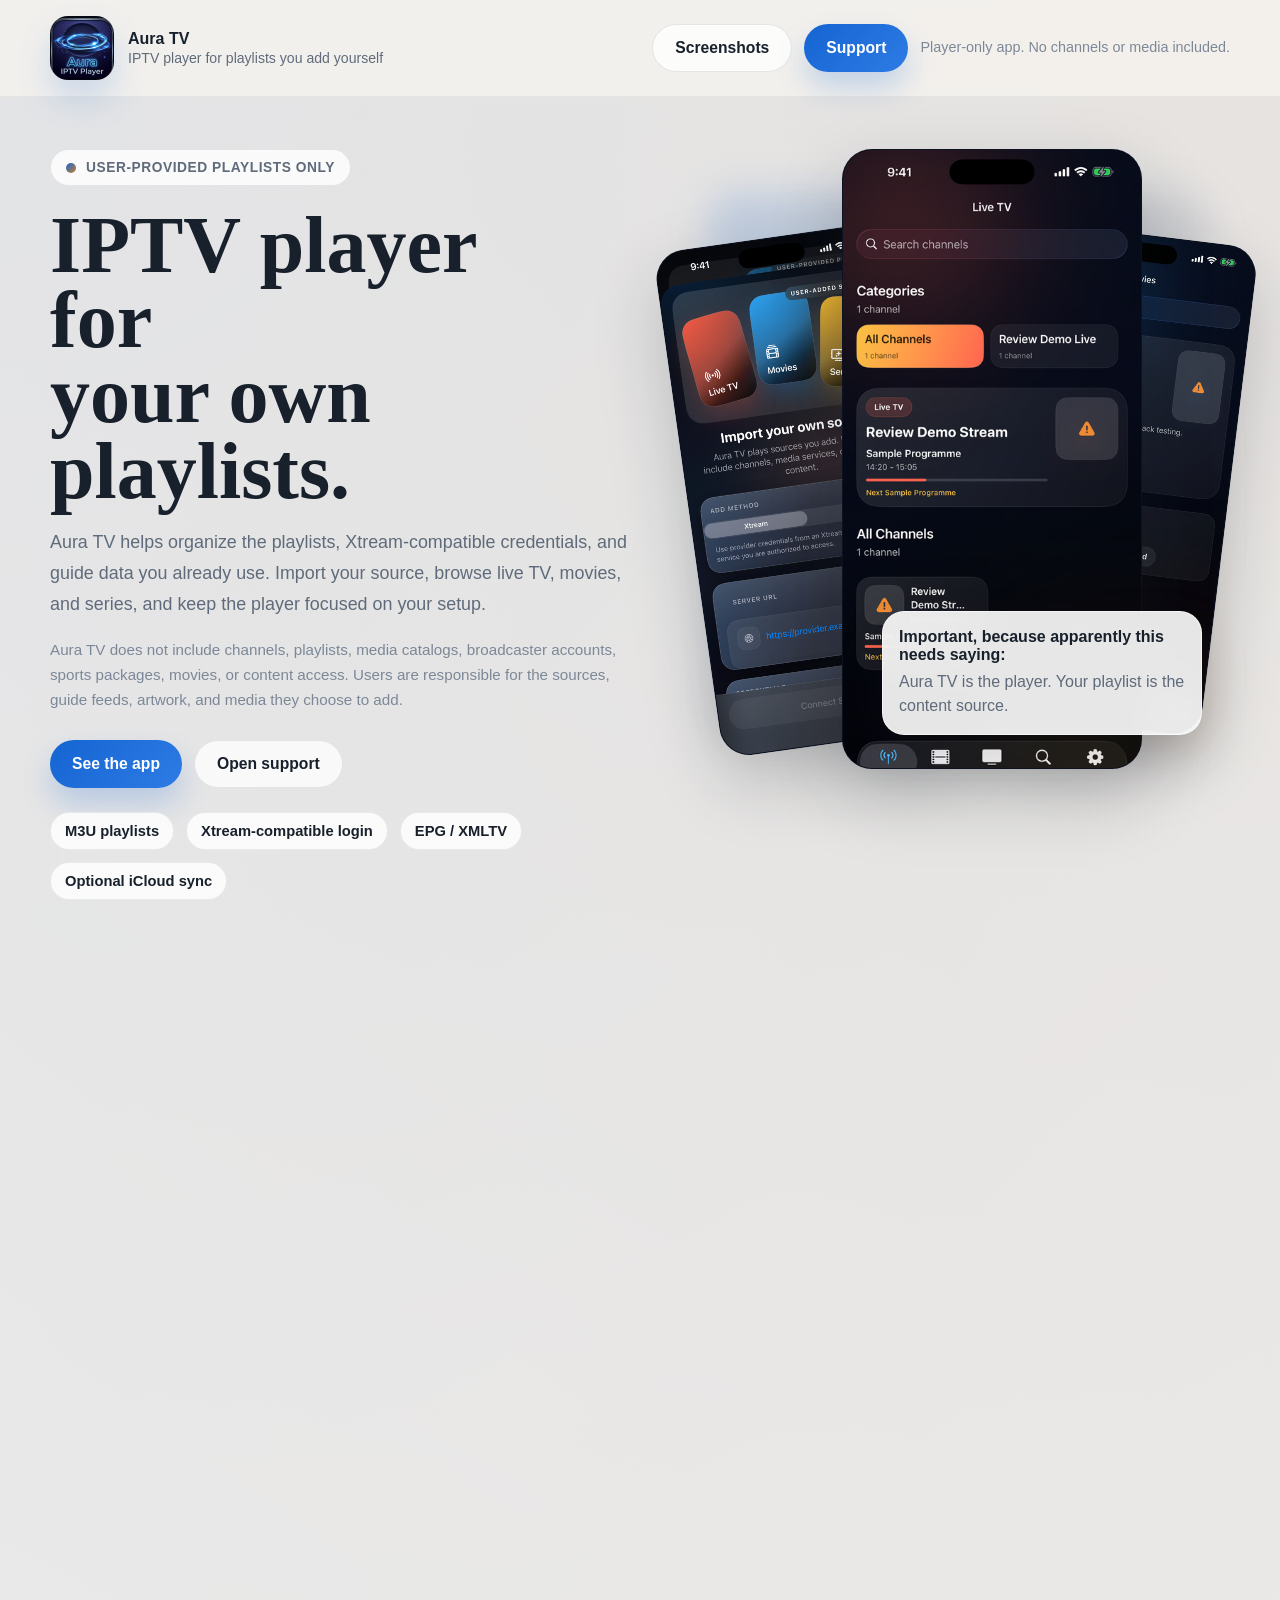
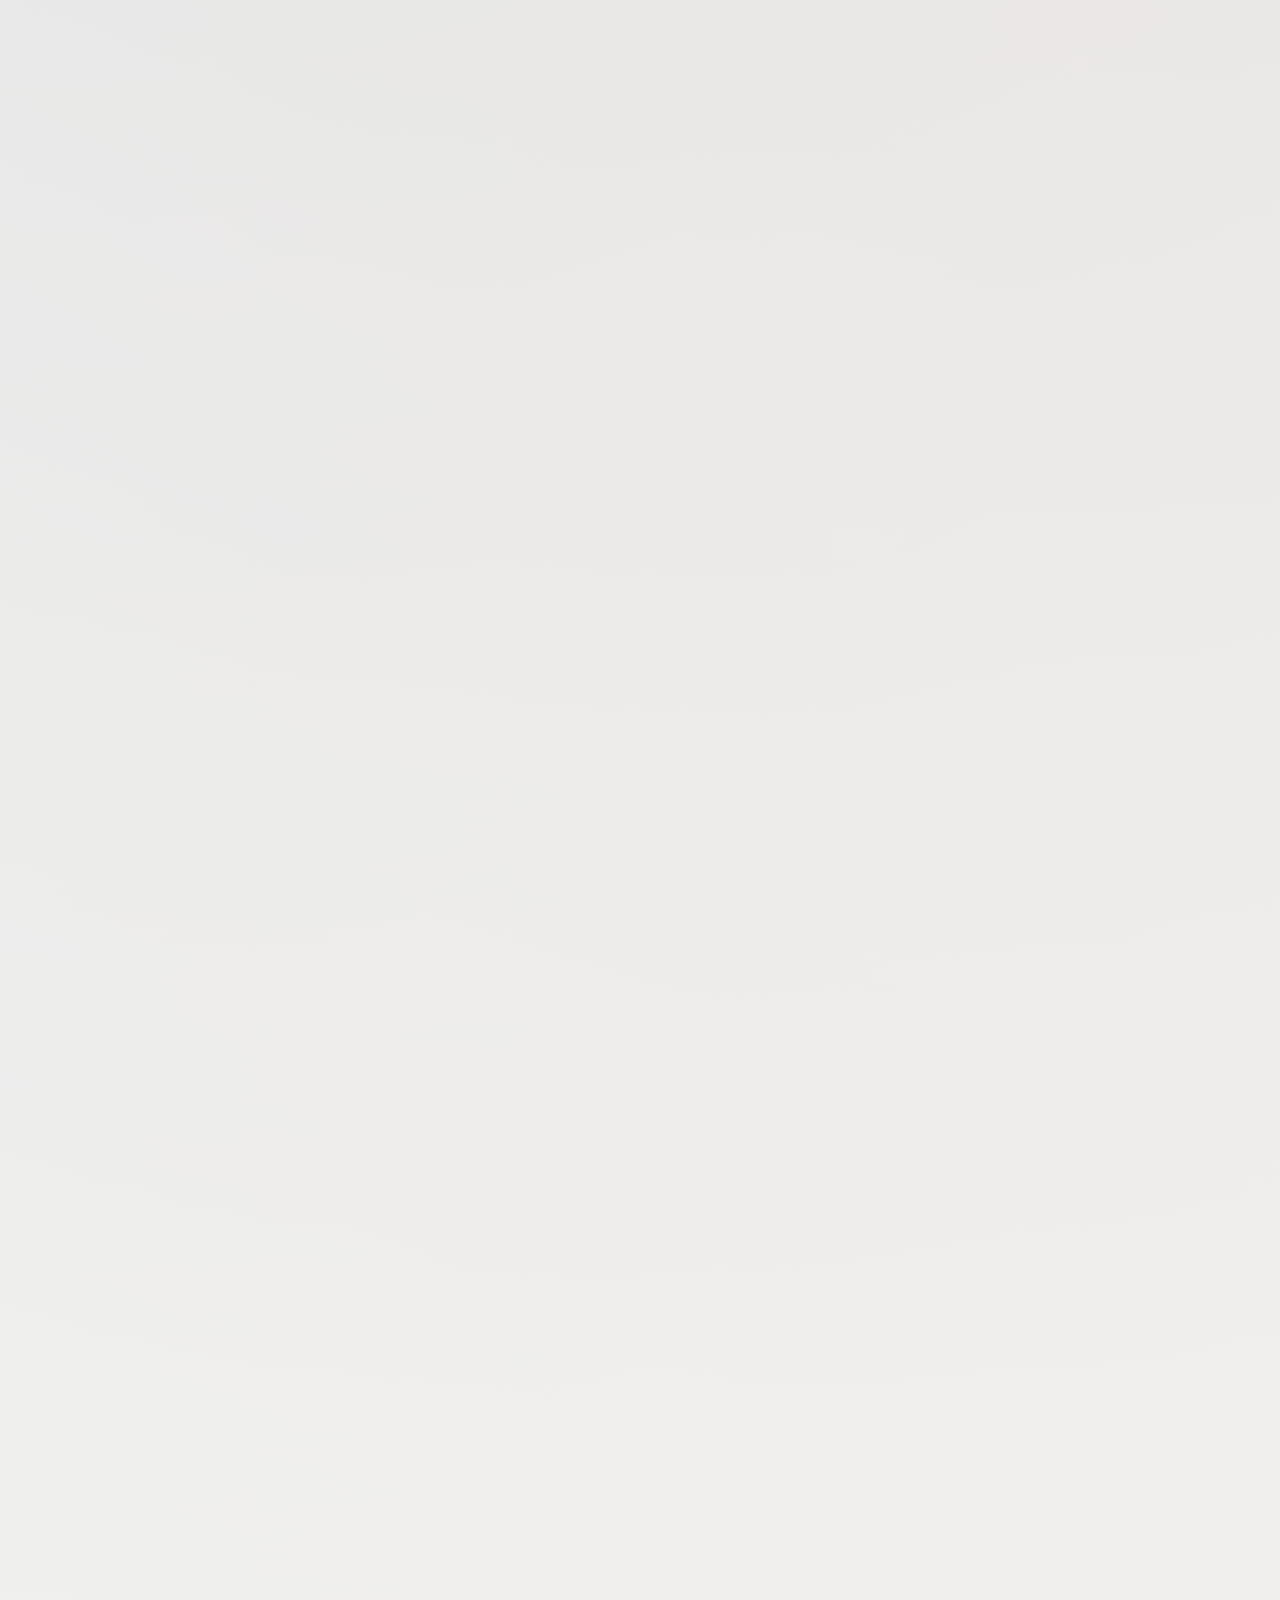
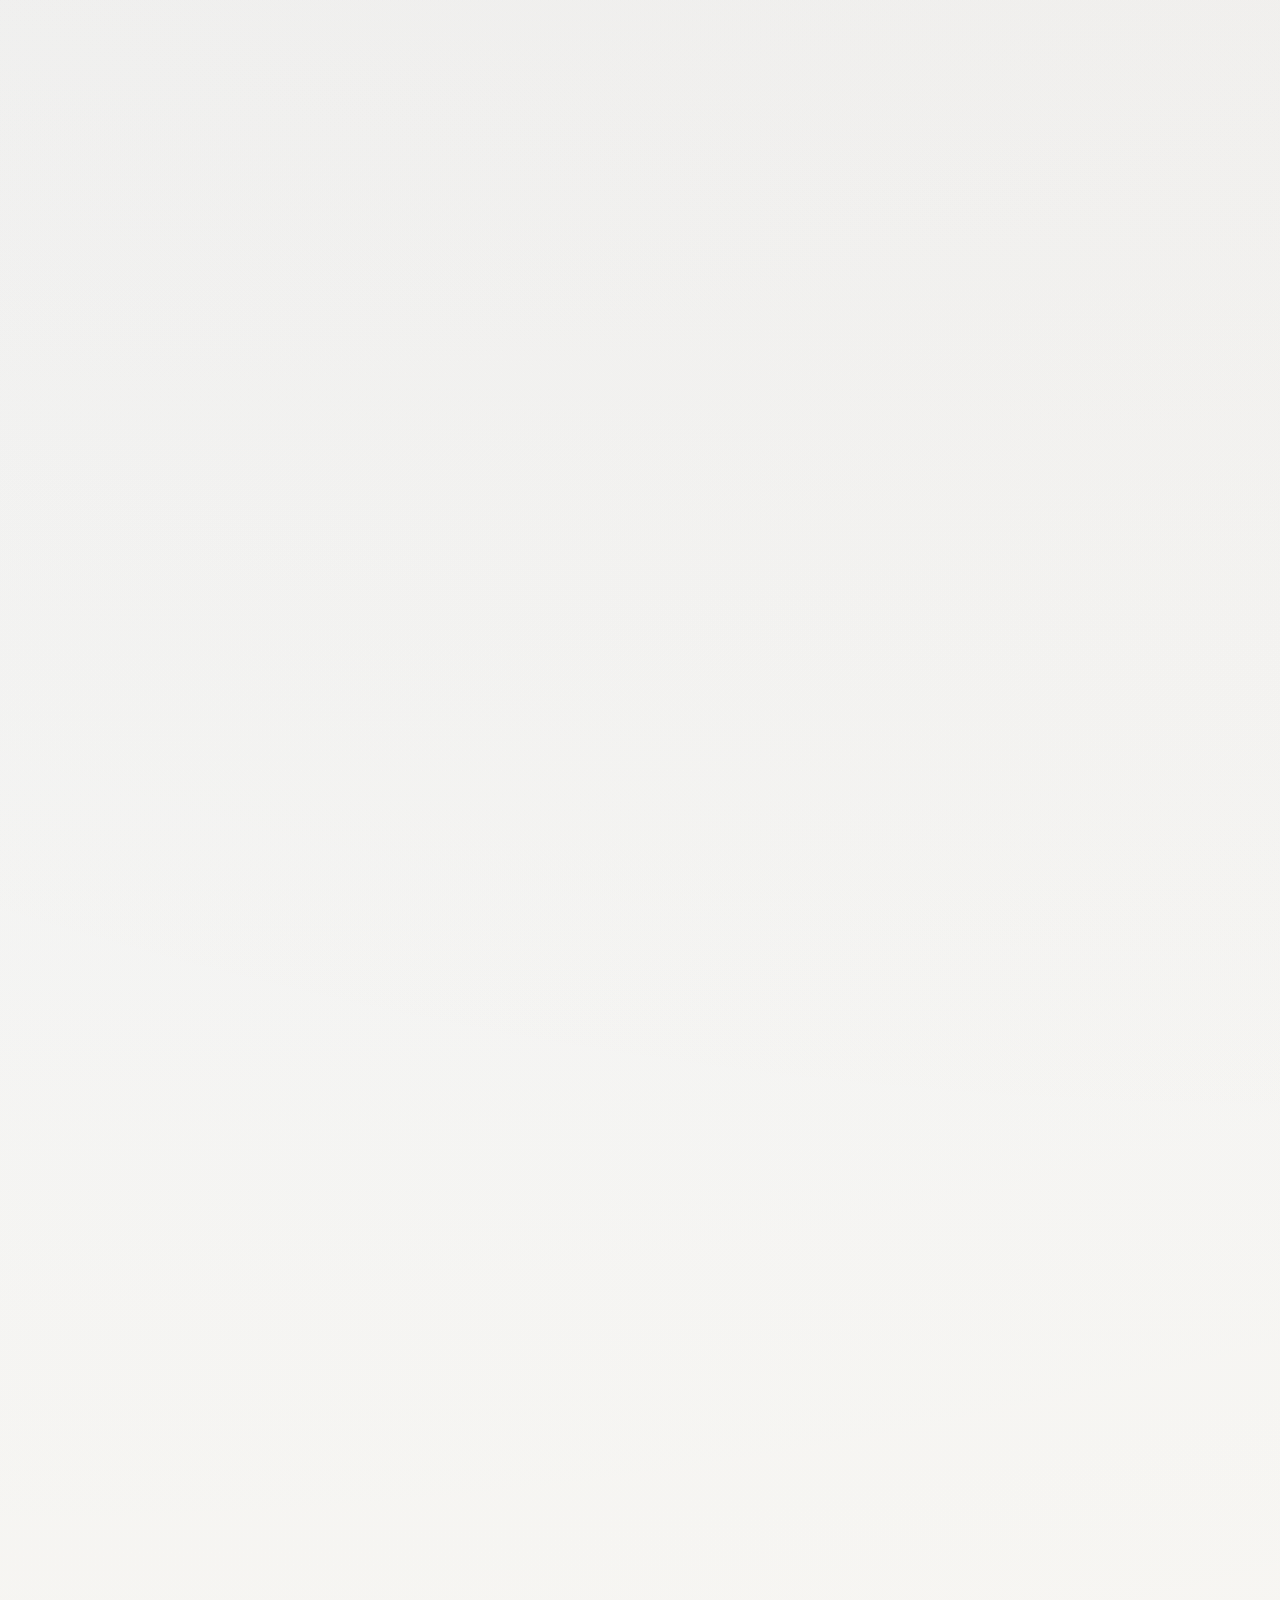
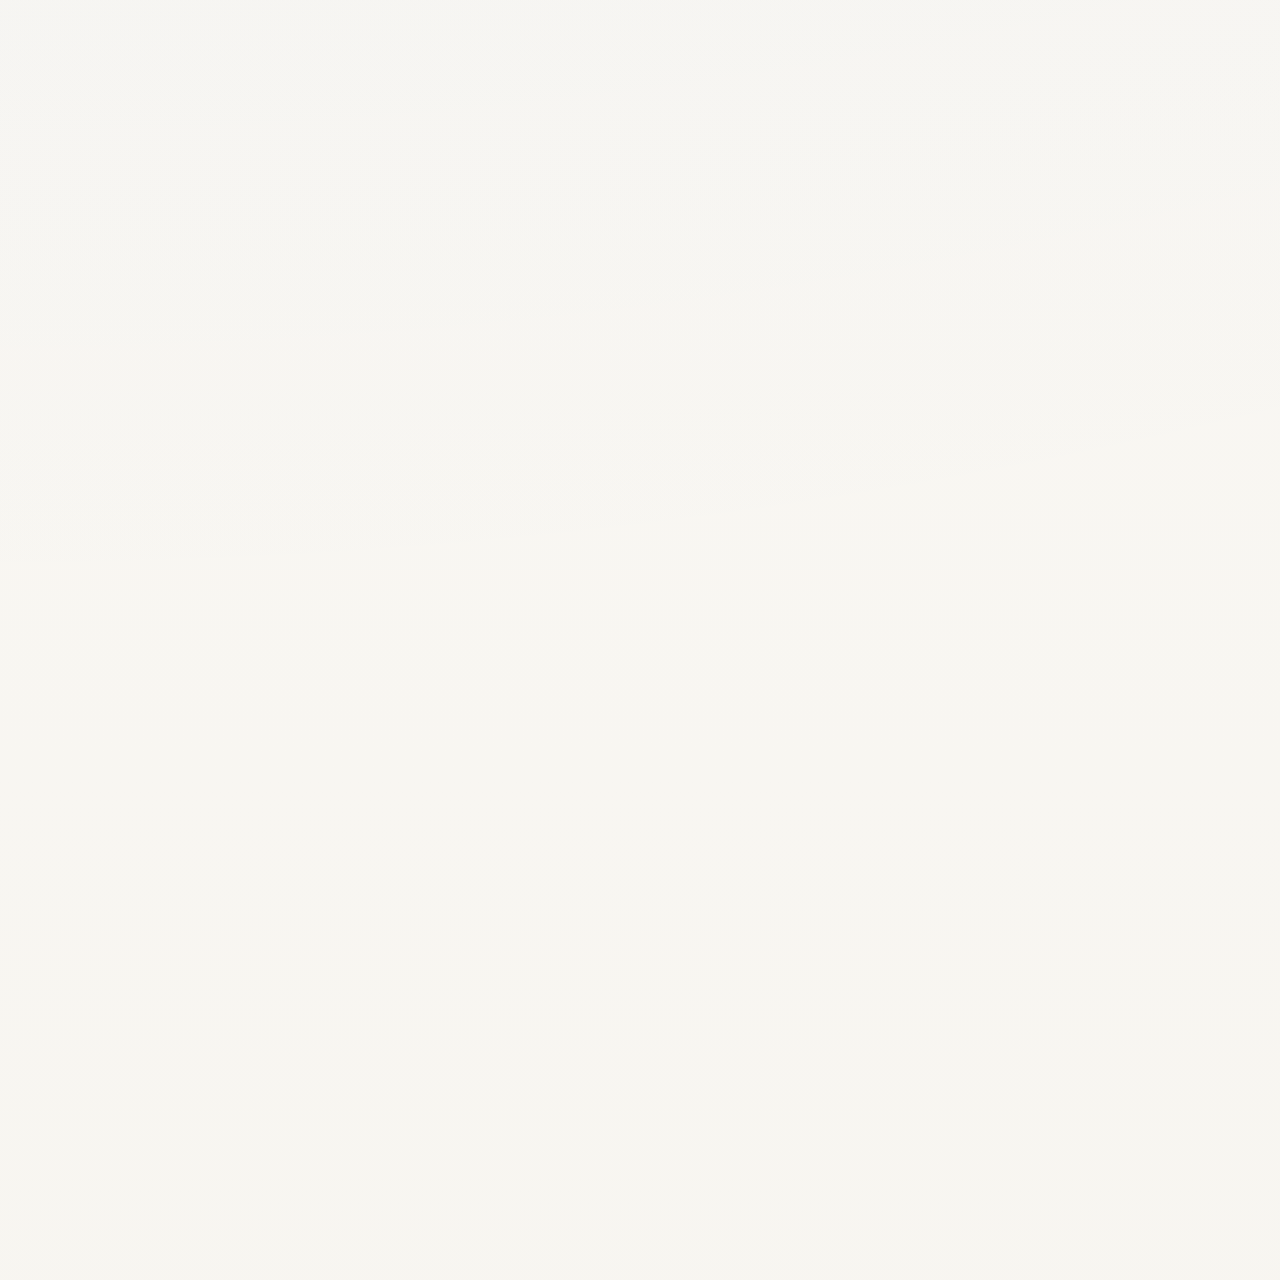
==== commit 4eaa9d65: "Refresh Aura TV landing visuals" ====
--- a/index.html
+++ b/index.html
@@ -3,15 +3,15 @@
 <head>
     <meta charset="UTF-8">
     <meta name="viewport" content="width=device-width, initial-scale=1.0">
-    <title>Aura TV Premium — IPTV Player for Your Own Playlists</title>
+    <title>Aura TV — IPTV Player for Your Own Playlists</title>
     <meta
         name="description"
-        content="Aura TV Premium is an IPTV player for playlists, credentials, and guide data you add yourself. Premium keeps the player available without providing channels, playlists, or content access."
+        content="Aura TV is an IPTV player for playlists, credentials, and guide data you add yourself. Bring your own M3U or Xtream-compatible source. No channels included."
     >
-    <meta property="og:title" content="Aura TV Premium — IPTV Player for Your Own Playlists">
+    <meta property="og:title" content="Aura TV — IPTV Player for Your Own Playlists">
     <meta
         property="og:description"
-        content="Premium access for the Aura TV player. Import your own M3U playlists, Xtream-compatible credentials, and guide data. Aura TV does not include channels or content access."
+        content="Import your own M3U playlists, Xtream-compatible credentials, and guide data. Aura TV is a player and does not include channels or content access."
     >
     <meta property="og:type" content="website">
     <meta property="og:url" content="https://auratv.mesikalabs.com/">
@@ -56,6 +56,7 @@
 
         html {
             scroll-behavior: smooth;
+            overflow-x: hidden;
         }
 
         body {
@@ -67,6 +68,7 @@
                 linear-gradient(180deg, #fffdfa 0%, var(--bg) 46%, #ffffff 100%);
             -webkit-font-smoothing: antialiased;
             text-rendering: optimizeLegibility;
+            overflow-x: hidden;
         }
 
         img {
@@ -124,7 +126,7 @@
         .brand-name {
             font-size: 1rem;
             font-weight: 700;
-            letter-spacing: -0.02em;
+            letter-spacing: 0;
         }
 
         .brand-subtitle {
@@ -182,6 +184,10 @@
             grid-template-columns: minmax(0, 1.05fr) minmax(320px, 0.95fr);
             gap: 36px;
             align-items: start;
+        }
+
+        .hero-grid > * {
+            min-width: 0;
         }
 
         .eyebrow {
@@ -209,10 +215,11 @@
         h1 {
             margin-top: 22px;
             font-family: "Iowan Old Style", "Palatino Linotype", serif;
-            font-size: clamp(2.8rem, 6vw, 5.2rem);
+            font-size: 5rem;
             line-height: 0.94;
-            letter-spacing: -0.05em;
-            max-width: 11ch;
+            letter-spacing: 0;
+            max-width: 12ch;
+            overflow-wrap: break-word;
         }
 
         .hero-lead {
@@ -221,6 +228,7 @@
             color: var(--muted);
             font-size: 1.12rem;
             line-height: 1.75;
+            overflow-wrap: anywhere;
         }
 
         .hero-note {
@@ -228,6 +236,7 @@
             color: var(--muted-soft);
             font-size: 0.95rem;
             line-height: 1.65;
+            overflow-wrap: break-word;
         }
 
         .hero-actions {
@@ -248,12 +257,95 @@
             display: inline-flex;
             align-items: center;
             gap: 8px;
+            max-width: 100%;
             padding: 10px 14px;
             border-radius: 999px;
             background: rgba(255, 255, 255, 0.82);
             border: 1px solid rgba(23, 32, 43, 0.08);
             font-size: 0.92rem;
             font-weight: 600;
+            white-space: normal;
+        }
+
+        .hero-product {
+            position: relative;
+            min-height: 620px;
+            isolation: isolate;
+        }
+
+        .hero-product::before {
+            content: "";
+            position: absolute;
+            inset: 42px 20px 24px;
+            z-index: -1;
+            border-radius: 34px;
+            background: linear-gradient(135deg, rgba(20, 100, 210, 0.18), rgba(200, 128, 47, 0.14));
+            filter: blur(18px);
+        }
+
+        .hero-phone {
+            position: absolute;
+            overflow: hidden;
+            border: 1px solid rgba(23, 32, 43, 0.14);
+            border-radius: 30px;
+            background: #0b1020;
+            box-shadow: 0 28px 70px rgba(23, 32, 43, 0.22);
+        }
+
+        .hero-phone img {
+            width: 100%;
+            height: 100%;
+            object-fit: cover;
+            object-position: top center;
+        }
+
+        .hero-phone-main {
+            inset: 0 88px 0 auto;
+            width: 300px;
+            z-index: 3;
+        }
+
+        .hero-phone-import {
+            top: 86px;
+            left: 0;
+            width: 235px;
+            height: 510px;
+            transform: rotate(-8deg);
+            z-index: 2;
+        }
+
+        .hero-phone-library {
+            top: 84px;
+            right: 0;
+            width: 226px;
+            height: 492px;
+            transform: rotate(7deg);
+            z-index: 1;
+        }
+
+        .hero-proof {
+            position: absolute;
+            right: 28px;
+            bottom: 34px;
+            z-index: 4;
+            width: min(320px, calc(100% - 56px));
+            padding: 16px;
+            border: 1px solid rgba(255, 255, 255, 0.62);
+            border-radius: 22px;
+            background: rgba(255, 255, 255, 0.9);
+            box-shadow: 0 22px 50px rgba(23, 32, 43, 0.16);
+            backdrop-filter: blur(16px);
+        }
+
+        .hero-proof strong,
+        .hero-proof span {
+            display: block;
+        }
+
+        .hero-proof span {
+            margin-top: 6px;
+            color: var(--muted);
+            line-height: 1.5;
         }
 
         .release-card,
@@ -295,7 +387,7 @@
             font-family: "Iowan Old Style", "Palatino Linotype", serif;
             font-size: 3.2rem;
             line-height: 0.95;
-            letter-spacing: -0.05em;
+            letter-spacing: 0;
         }
 
         .release-copy {
@@ -336,8 +428,8 @@
 
         .section-heading h2 {
             font-family: "Iowan Old Style", "Palatino Linotype", serif;
-            font-size: clamp(2rem, 4vw, 3rem);
-            letter-spacing: -0.04em;
+            font-size: 3rem;
+            letter-spacing: 0;
         }
 
         .section-heading p {
@@ -362,7 +454,7 @@
             margin-top: 12px;
             margin-bottom: 10px;
             font-size: 1.08rem;
-            letter-spacing: -0.02em;
+            letter-spacing: 0;
         }
 
         .card p,
@@ -422,7 +514,7 @@
             margin-top: 16px;
             font-size: 1.06rem;
             font-weight: 700;
-            letter-spacing: -0.02em;
+            letter-spacing: 0;
         }
 
         .shot-copy {
@@ -470,7 +562,7 @@
         .faq-card h3,
         .policy-card h3 {
             margin-bottom: 10px;
-            letter-spacing: -0.02em;
+            letter-spacing: 0;
         }
 
         .summary-panel {
@@ -484,7 +576,7 @@
         .summary-panel h3 {
             margin-bottom: 10px;
             font-size: 1.2rem;
-            letter-spacing: -0.02em;
+            letter-spacing: 0;
         }
 
         .summary-panel ul {
@@ -527,6 +619,22 @@
                 grid-template-columns: 1fr;
             }
 
+            .hero-product {
+                min-height: 540px;
+            }
+
+            .hero-phone-main {
+                right: 50%;
+                width: 260px;
+                transform: translateX(50%);
+            }
+
+            .hero-phone-import,
+            .hero-phone-library {
+                width: 190px;
+                height: 414px;
+            }
+
             .section-heading {
                 display: block;
             }
@@ -546,11 +654,83 @@
         @media (max-width: 640px) {
             .topbar-inner,
             .shell {
-                width: min(100% - 22px, var(--content));
+                width: calc(100vw - 22px);
+                max-width: calc(100vw - 22px);
+            }
+
+            .topbar-inner {
+                align-items: flex-start;
+                flex-direction: column;
+            }
+
+            .top-actions {
+                display: grid;
+                width: 100%;
+                grid-template-columns: 1fr;
+                gap: 10px;
+            }
+
+            .top-actions .button {
+                width: 100%;
+                min-width: 0;
+                padding-inline: 12px;
+            }
+
+            .launch-note {
+                grid-column: 1 / -1;
             }
 
             h1 {
-                max-width: none;
+                max-width: 9ch;
+                font-size: 2.75rem;
+                line-height: 1.02;
+            }
+
+            .section-heading h2 {
+                font-size: 2.25rem;
+            }
+
+            .badges {
+                display: grid;
+                grid-template-columns: 1fr;
+            }
+
+            .hero-grid,
+            .hero-lead,
+            .hero-note {
+                max-width: calc(100vw - 22px);
+            }
+
+            .hero-grid > *,
+            .hero-lead,
+            .hero-note {
+                width: calc(100vw - 22px);
+            }
+
+            .hero-lead,
+            .hero-note {
+                width: min(32ch, calc(100vw - 22px));
+            }
+
+            .hero-lead {
+                font-size: 1rem;
+                line-height: 1.65;
+            }
+
+            .hero-product {
+                min-height: 470px;
+            }
+
+            .hero-phone-main {
+                width: 218px;
+            }
+
+            .hero-phone-import,
+            .hero-phone-library {
+                top: 100px;
+                width: 146px;
+                height: 318px;
+                border-radius: 22px;
             }
         }
     </style>
@@ -566,8 +746,9 @@
                 </div>
             </div>
             <div class="top-actions">
-                <a class="button button-secondary" href="./support/">Support</a>
-                <span class="launch-note">Premium packet submitted through App Store review. Availability follows Apple approval.</span>
+                <a class="button button-secondary" href="#screenshots">Screenshots</a>
+                <a class="button button-primary" href="./support/">Support</a>
+                <span class="launch-note">Player-only app. No channels or media included.</span>
             </div>
         </div>
     </header>
@@ -580,22 +761,19 @@
                         <span class="eyebrow-dot"></span>
                         User-provided playlists only
                     </div>
-                    <h1>Aura TV Premium</h1>
+                    <h1>IPTV player for<br>your own playlists.</h1>
                     <p class="hero-lead">
-                        Premium keeps the Aura TV player available for the playlists, credentials, and guide data you already use.
-                        Import M3U or Xtream-compatible sources, browse your own library, and keep setup organized across your Apple devices.
+                        Aura TV helps organize the playlists, Xtream-compatible credentials, and guide data you already use.
+                        Import your source, browse live TV, movies, and series, and keep the player focused on your setup.
                     </p>
                     <p class="hero-note">
                         Aura TV does not include channels, playlists, media catalogs, broadcaster accounts, sports packages, movies, or content access.
                         Users are responsible for the sources, guide feeds, artwork, and media they choose to add.
                     </p>
                     <div class="hero-actions">
-                        <a class="button button-primary" href="./support/">Open support</a>
-                        <a class="button button-secondary" href="./privacy/">Privacy Policy</a>
+                        <a class="button button-primary" href="#screenshots">See the app</a>
+                        <a class="button button-secondary" href="./support/">Open support</a>
                     </div>
-                    <p class="hero-note" style="margin-top: 14px;">
-                        Premium options are a weekly subscription with a 7-day introductory trial when Apple reports eligibility, or an annual subscription. Final prices and purchase confirmation are shown by Apple in the app.
-                    </p>
                     <div class="badges">
                         <div class="badge">M3U playlists</div>
                         <div class="badge">Xtream-compatible login</div>
@@ -604,19 +782,19 @@
                     </div>
                 </div>
 
-                <aside class="release-card">
-                    <div class="release-label">Premium release packet</div>
-                    <div class="release-title">Weekly or annual</div>
-                    <p class="release-copy">
-                        Aura TV Premium is paid access to the Aura TV player experience, not to channels or media.
-                        The public App Store packet moves to Premium only after Apple review approval.
-                    </p>
-                    <div class="release-list">
-                        <div><strong>Weekly Premium.</strong> Planned US price is $2.99/week with a 7-day introductory trial when Apple reports eligibility.</div>
-                        <div><strong>Annual Premium.</strong> Planned US price is $5.99/year as an auto-renewing subscription.</div>
-                        <div><strong>Player-only product.</strong> Aura TV does not provide channels, playlists, catalogs, sports, movies, or content access of its own.</div>
-                        <div><strong>Publisher.</strong> Eliran Mesika</div>
-                        <div><strong>Support contact.</strong> <a href="mailto:auratv@mesikalabs.com">auratv@mesikalabs.com</a></div>
+                <aside class="hero-product" aria-label="Aura TV app screenshots">
+                    <div class="hero-phone hero-phone-import">
+                        <img src="./assets/screenshots/iphone-6_9/02_add_source.png" alt="Aura TV add source screen for M3U and Xtream-compatible playlists" width="420" height="912" loading="eager">
+                    </div>
+                    <div class="hero-phone hero-phone-main">
+                        <img src="./assets/screenshots/iphone-6_9/03_live.png" alt="Aura TV live guide screen with user-provided channels" width="420" height="912" fetchpriority="high">
+                    </div>
+                    <div class="hero-phone hero-phone-library">
+                        <img src="./assets/screenshots/iphone-6_9/04_movies.png" alt="Aura TV movies library screen for user-provided sources" width="420" height="912" loading="eager">
+                    </div>
+                    <div class="hero-proof">
+                        <strong>Important, because apparently this needs saying:</strong>
+                        <span>Aura TV is the player. Your playlist is the content source.</span>
                     </div>
                 </aside>
             </div>
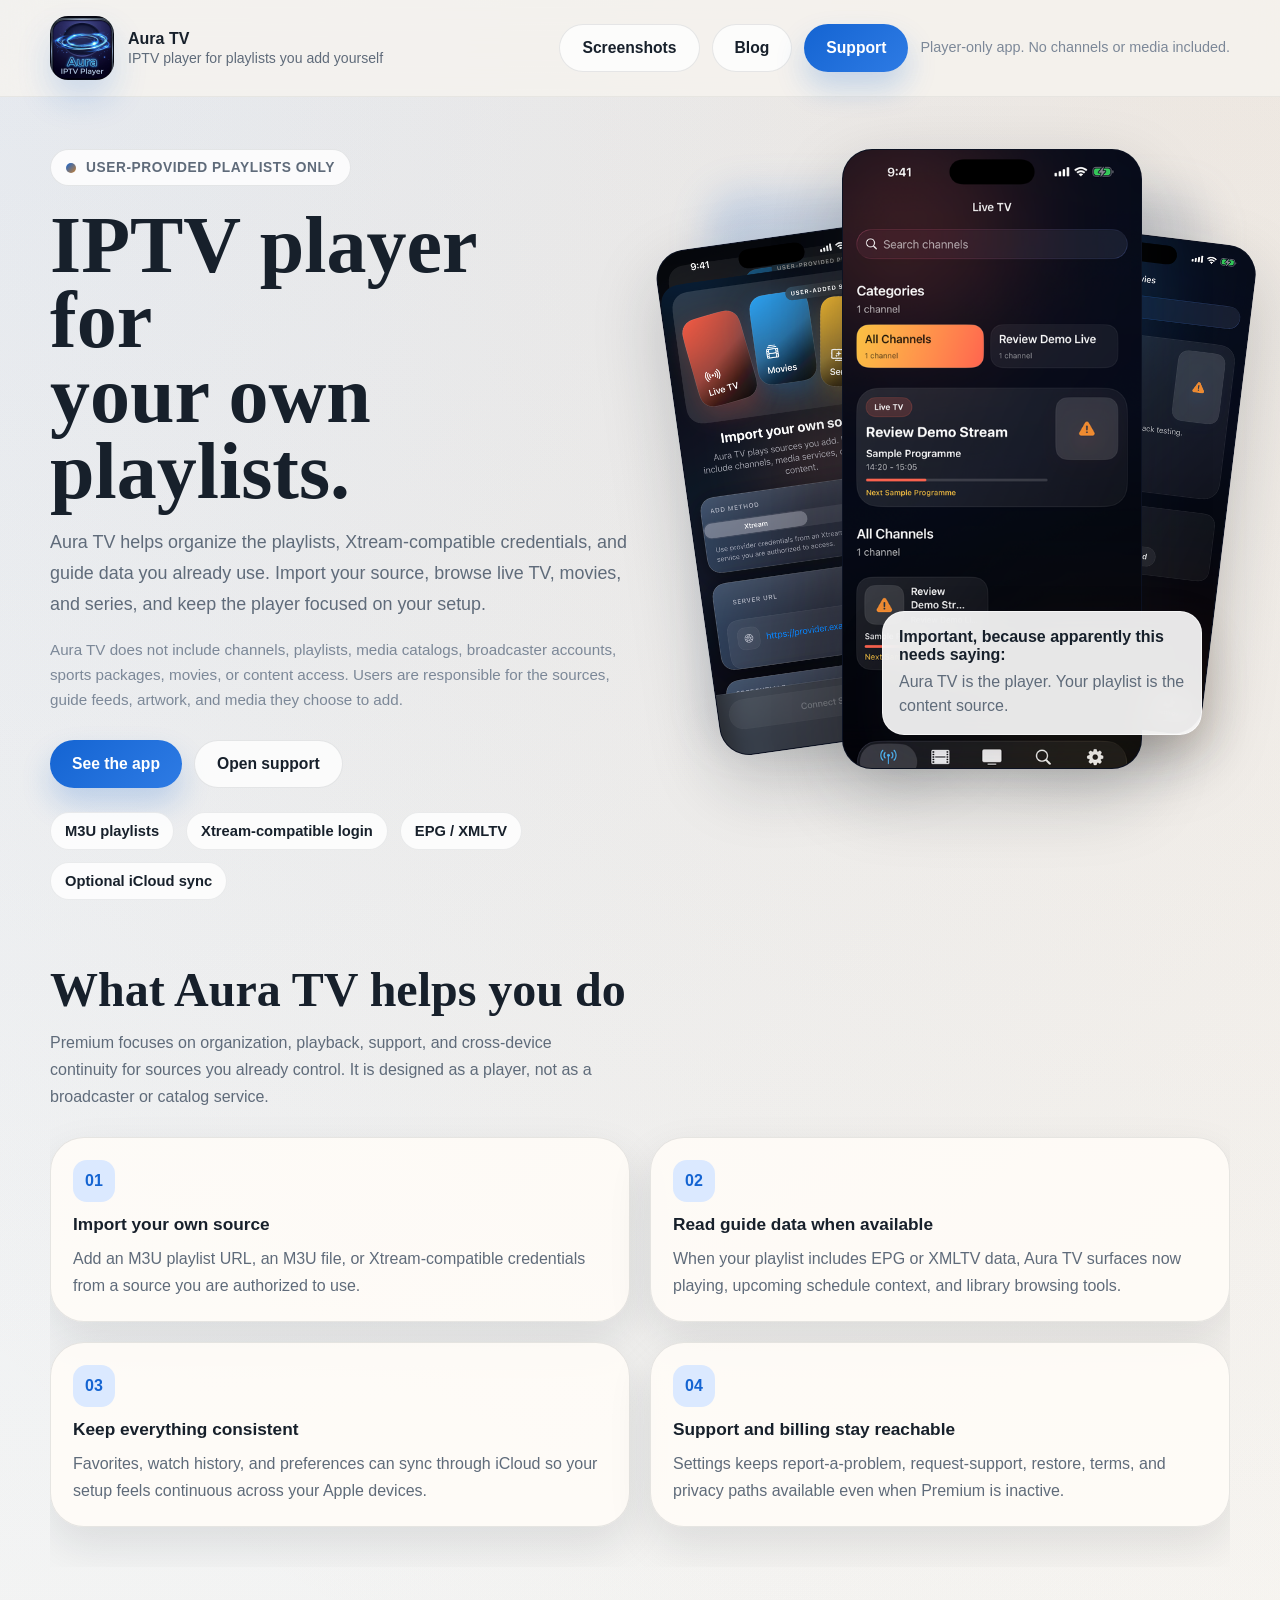
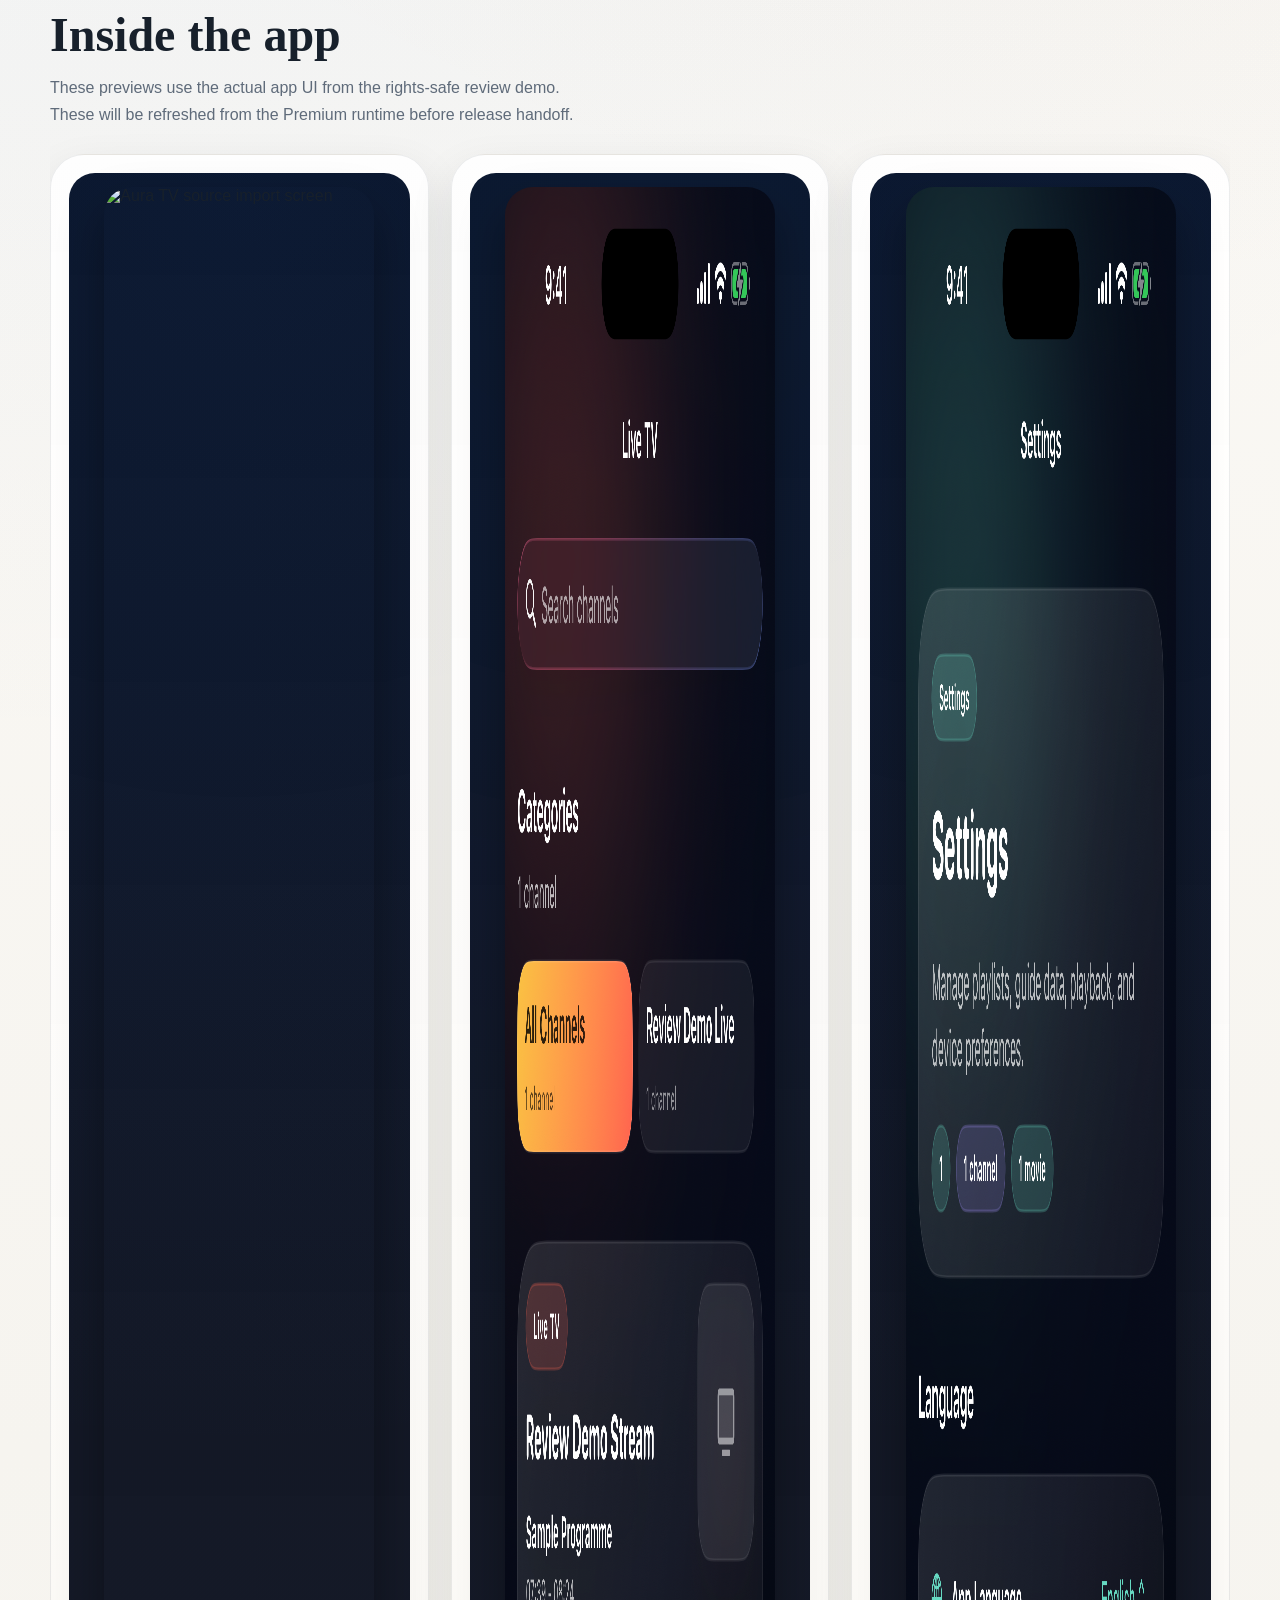
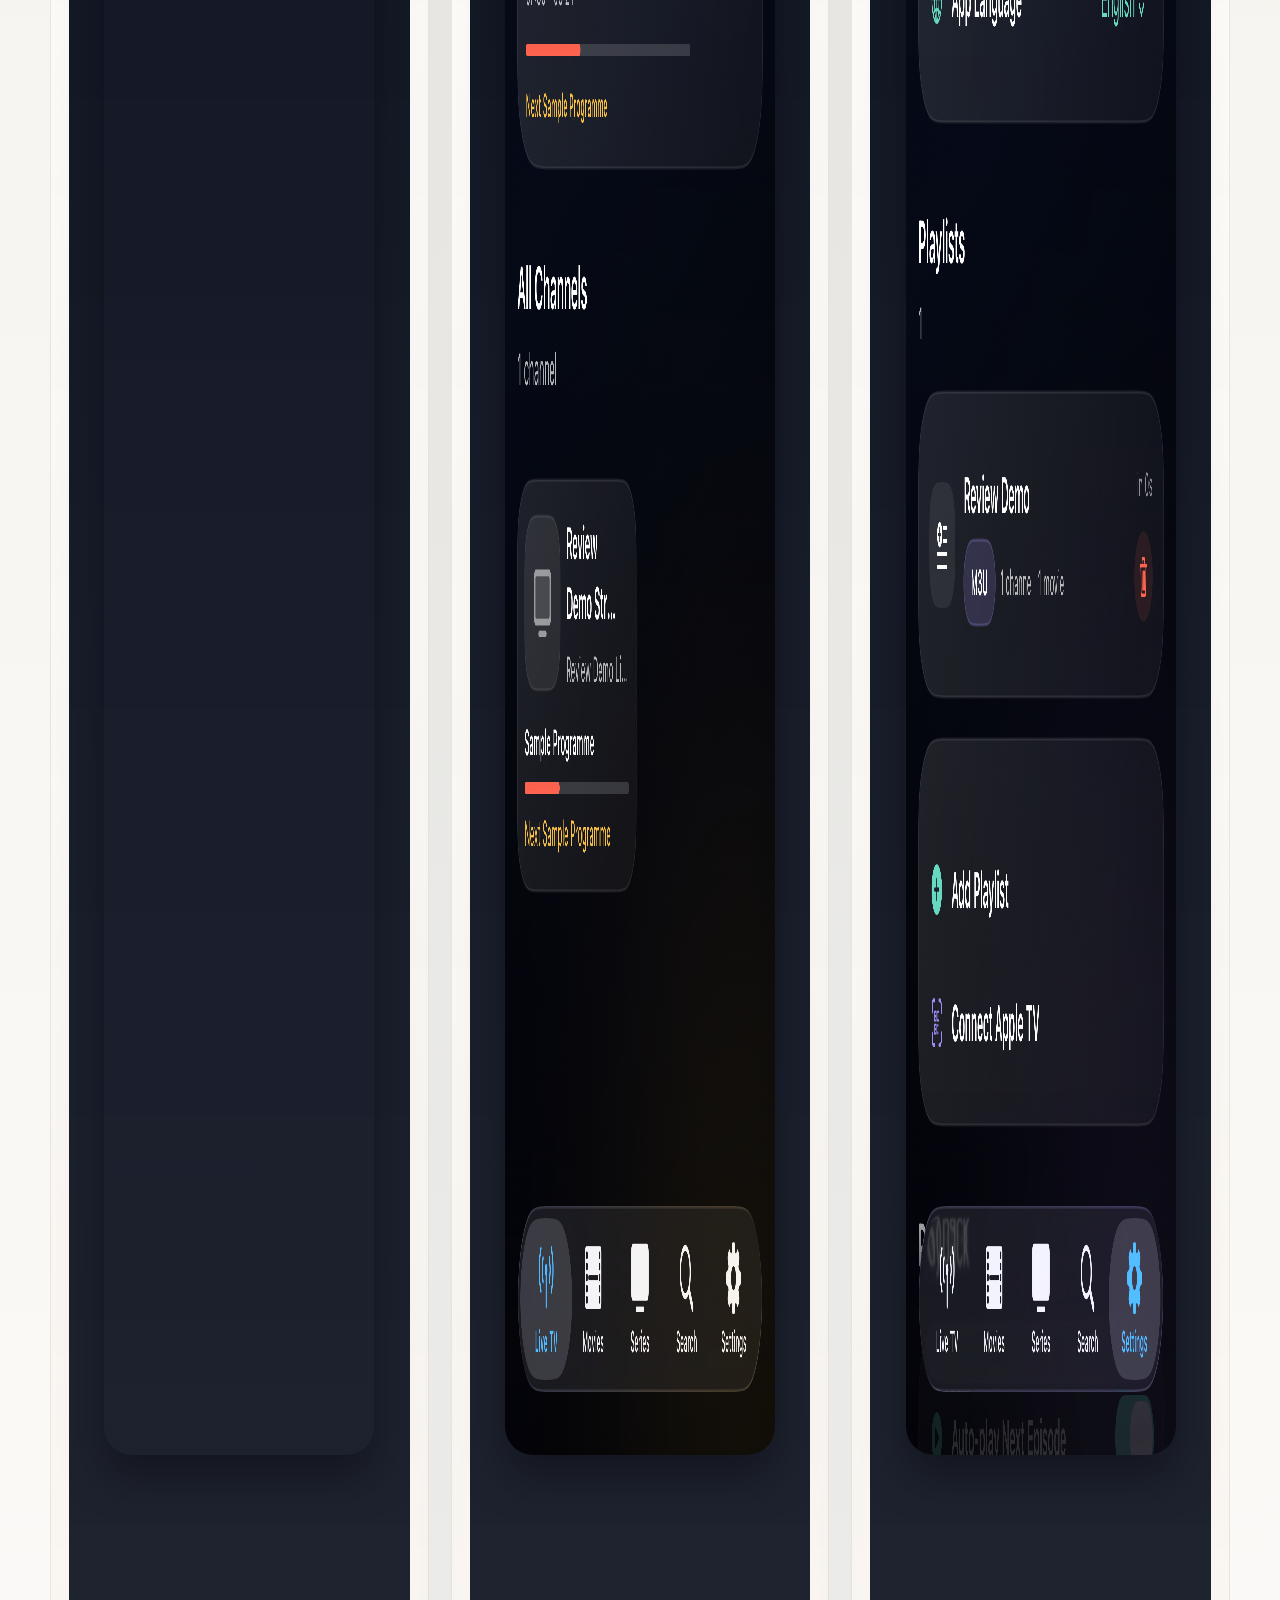
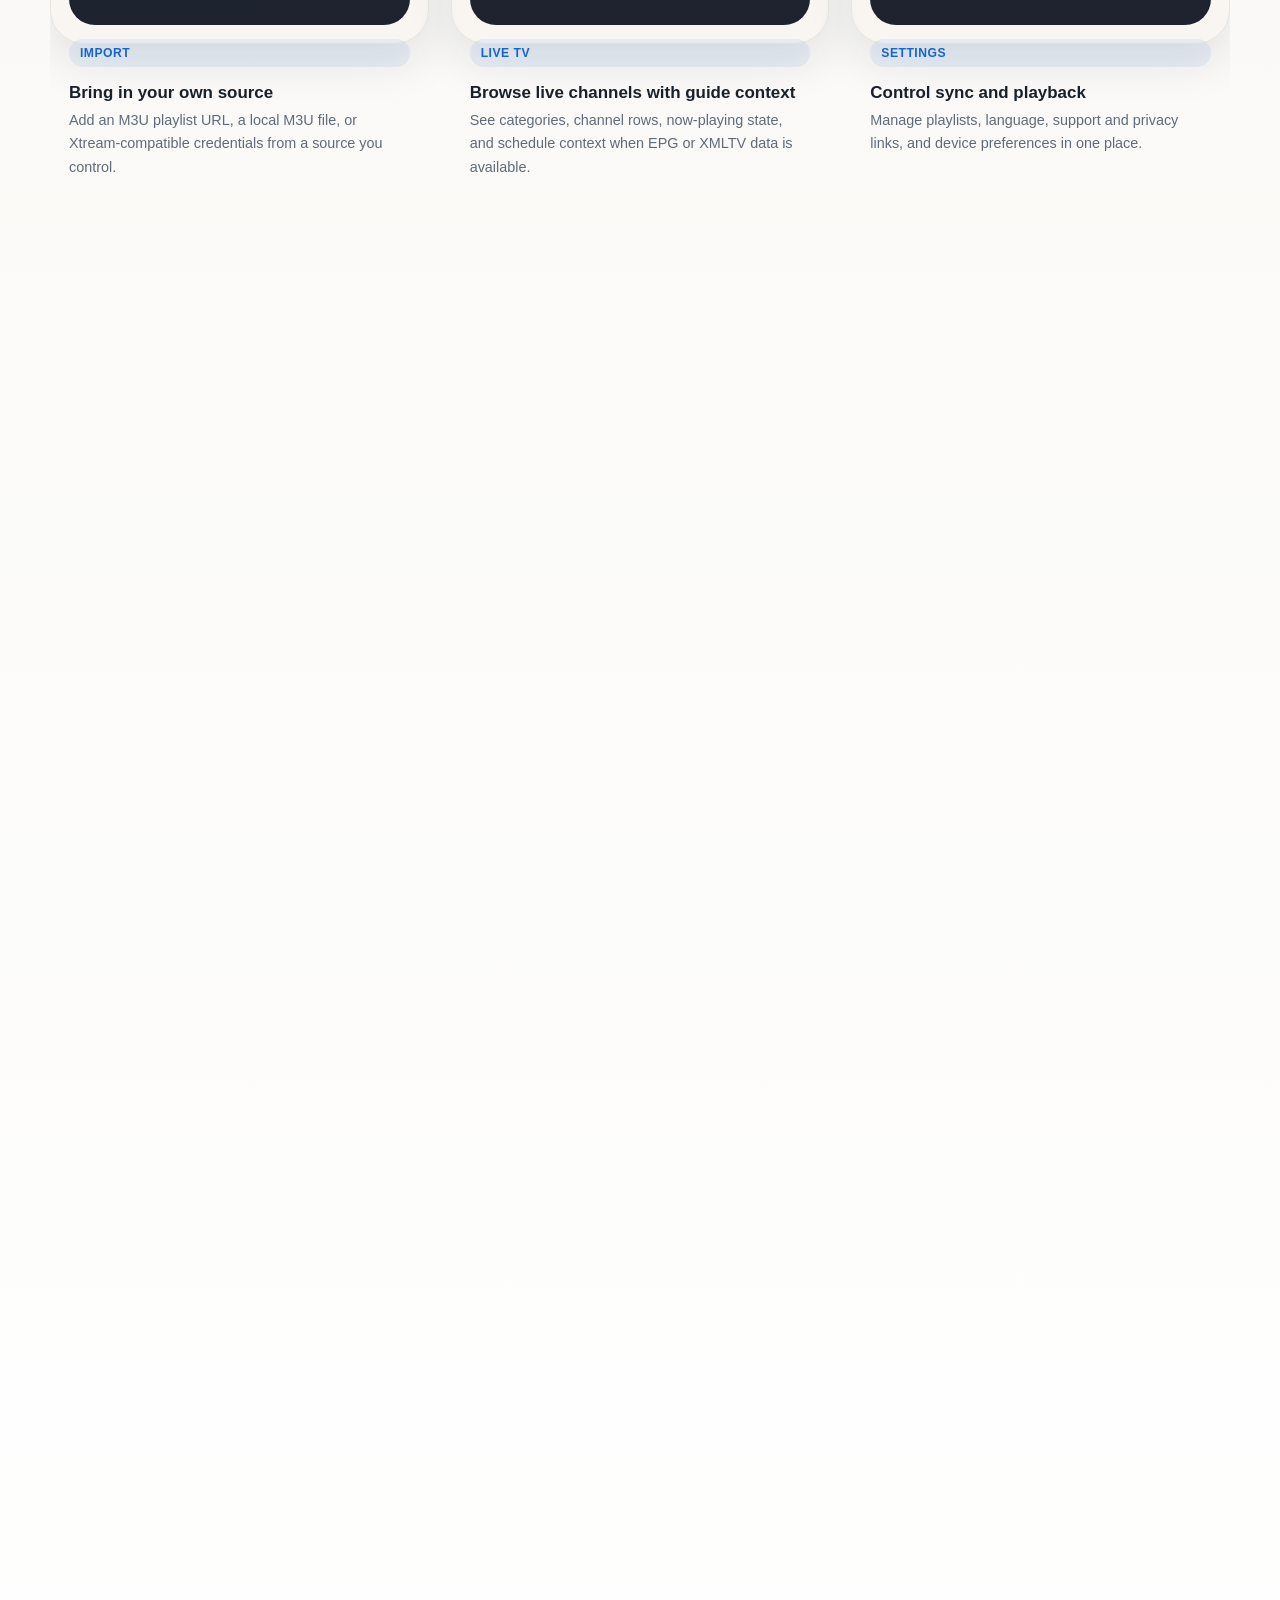
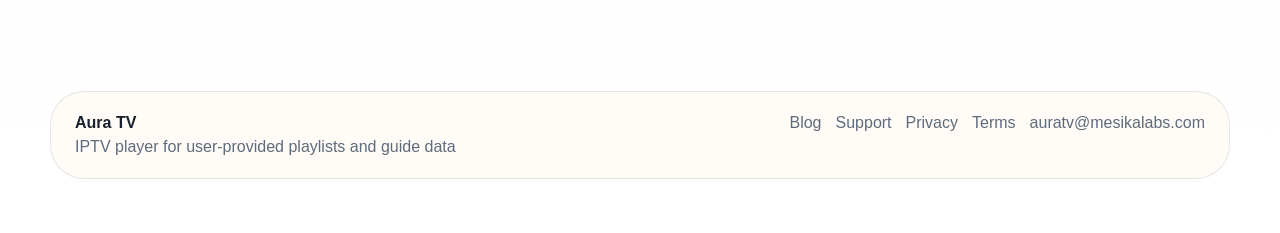
==== commit 9bbb5ab5: "Polish Aura TV site navigation" ====
--- a/index.html
+++ b/index.html
@@ -606,6 +606,54 @@
             color: var(--muted);
         }
 
+        .resource-panel {
+            display: grid;
+            grid-template-columns: 0.82fr 1.18fr;
+            gap: 20px;
+            align-items: stretch;
+            padding: 24px;
+            border-radius: var(--radius-xl);
+            background: var(--surface);
+            border: 1px solid rgba(23, 32, 43, 0.10);
+            box-shadow: var(--shadow-xl);
+        }
+
+        .resource-list {
+            display: grid;
+            gap: 12px;
+        }
+
+        .resource-card {
+            display: grid;
+            gap: 8px;
+            padding: 18px;
+            border: 1px solid rgba(23, 32, 43, 0.10);
+            border-radius: var(--radius-md);
+            background: rgba(255, 255, 255, 0.76);
+        }
+
+        .resource-card:hover {
+            border-color: rgba(20, 100, 210, 0.28);
+            text-decoration: none;
+        }
+
+        .resource-card span {
+            color: var(--accent);
+            font-size: 0.78rem;
+            font-weight: 800;
+            letter-spacing: 0.05em;
+            text-transform: uppercase;
+        }
+
+        .resource-card strong {
+            font-size: 1.08rem;
+        }
+
+        .resource-card p {
+            color: var(--muted);
+            line-height: 1.65;
+        }
+
         @media (max-width: 1040px) {
             .shot-grid {
                 grid-template-columns: repeat(2, minmax(0, 1fr));
@@ -614,6 +662,7 @@
 
         @media (max-width: 860px) {
             .hero-grid,
+            .resource-panel,
             .faq-grid,
             .policy-grid {
                 grid-template-columns: 1fr;
@@ -747,6 +796,7 @@
             </div>
             <div class="top-actions">
                 <a class="button button-secondary" href="#screenshots">Screenshots</a>
+                <a class="button button-secondary" href="./blog/">Blog</a>
                 <a class="button button-primary" href="./support/">Support</a>
                 <span class="launch-note">Player-only app. No channels or media included.</span>
             </div>
@@ -902,6 +952,36 @@
         </section>
 
         <section class="section">
+            <div class="resource-panel">
+                <div class="section-heading" style="margin-bottom: 0;">
+                    <div>
+                        <h2>Setup notes without the suspicious promises</h2>
+                    </div>
+                    <p>
+                        Blog and support pages explain the boring-but-important bits: playlists, credentials, guide data, billing, restore, and the fact that a player is not a channel provider.
+                    </p>
+                </div>
+                <div class="resource-list">
+                    <a class="resource-card" href="./blog/iptv-player-without-channels/">
+                        <span>Latest blog</span>
+                        <strong>An IPTV Player Is Not a Secret Channel Machine</strong>
+                        <p>A short field guide to playlists, credentials, EPG files, and not confusing a player with a provider.</p>
+                    </a>
+                    <a class="resource-card" href="./blog/">
+                        <span>Blog index</span>
+                        <strong>IPTV player setup notes</strong>
+                        <p>Crawlable setup guidance for user-provided sources and player-only Aura TV behavior.</p>
+                    </a>
+                    <a class="resource-card" href="./support/">
+                        <span>Support</span>
+                        <strong>Import, playback, sync, and restore</strong>
+                        <p>Support guidance for source imports, EPG, playback, iCloud continuity, and Apple-managed billing.</p>
+                    </a>
+                </div>
+            </div>
+        </section>
+
+        <section class="section">
             <div class="section-heading">
                 <div>
                     <h2>Policies and support</h2>
@@ -930,6 +1010,7 @@
                 <div style="margin-top: 6px; color: var(--muted);">IPTV player for user-provided playlists and guide data</div>
             </div>
             <div class="footer-links">
+                <a href="./blog/">Blog</a>
                 <a href="./support/">Support</a>
                 <a href="./privacy/">Privacy</a>
                 <a href="./terms/">Terms</a>
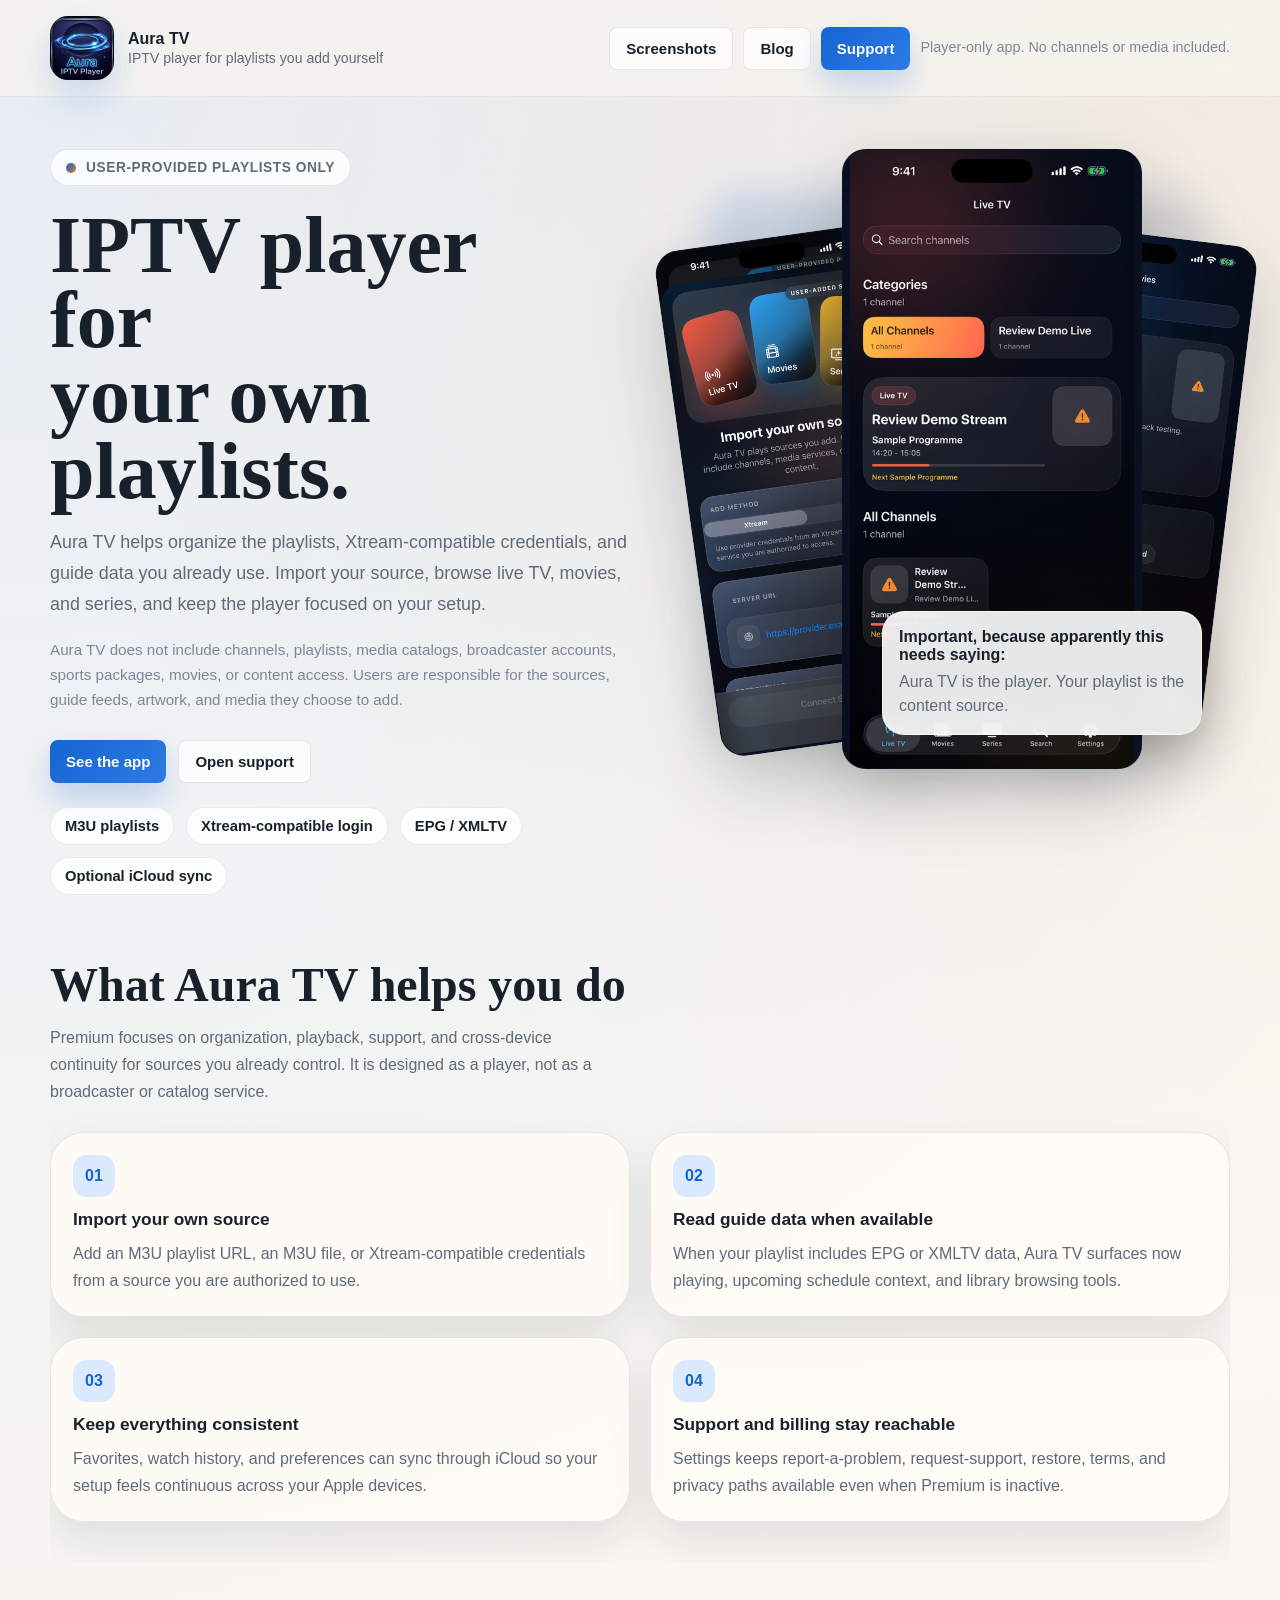
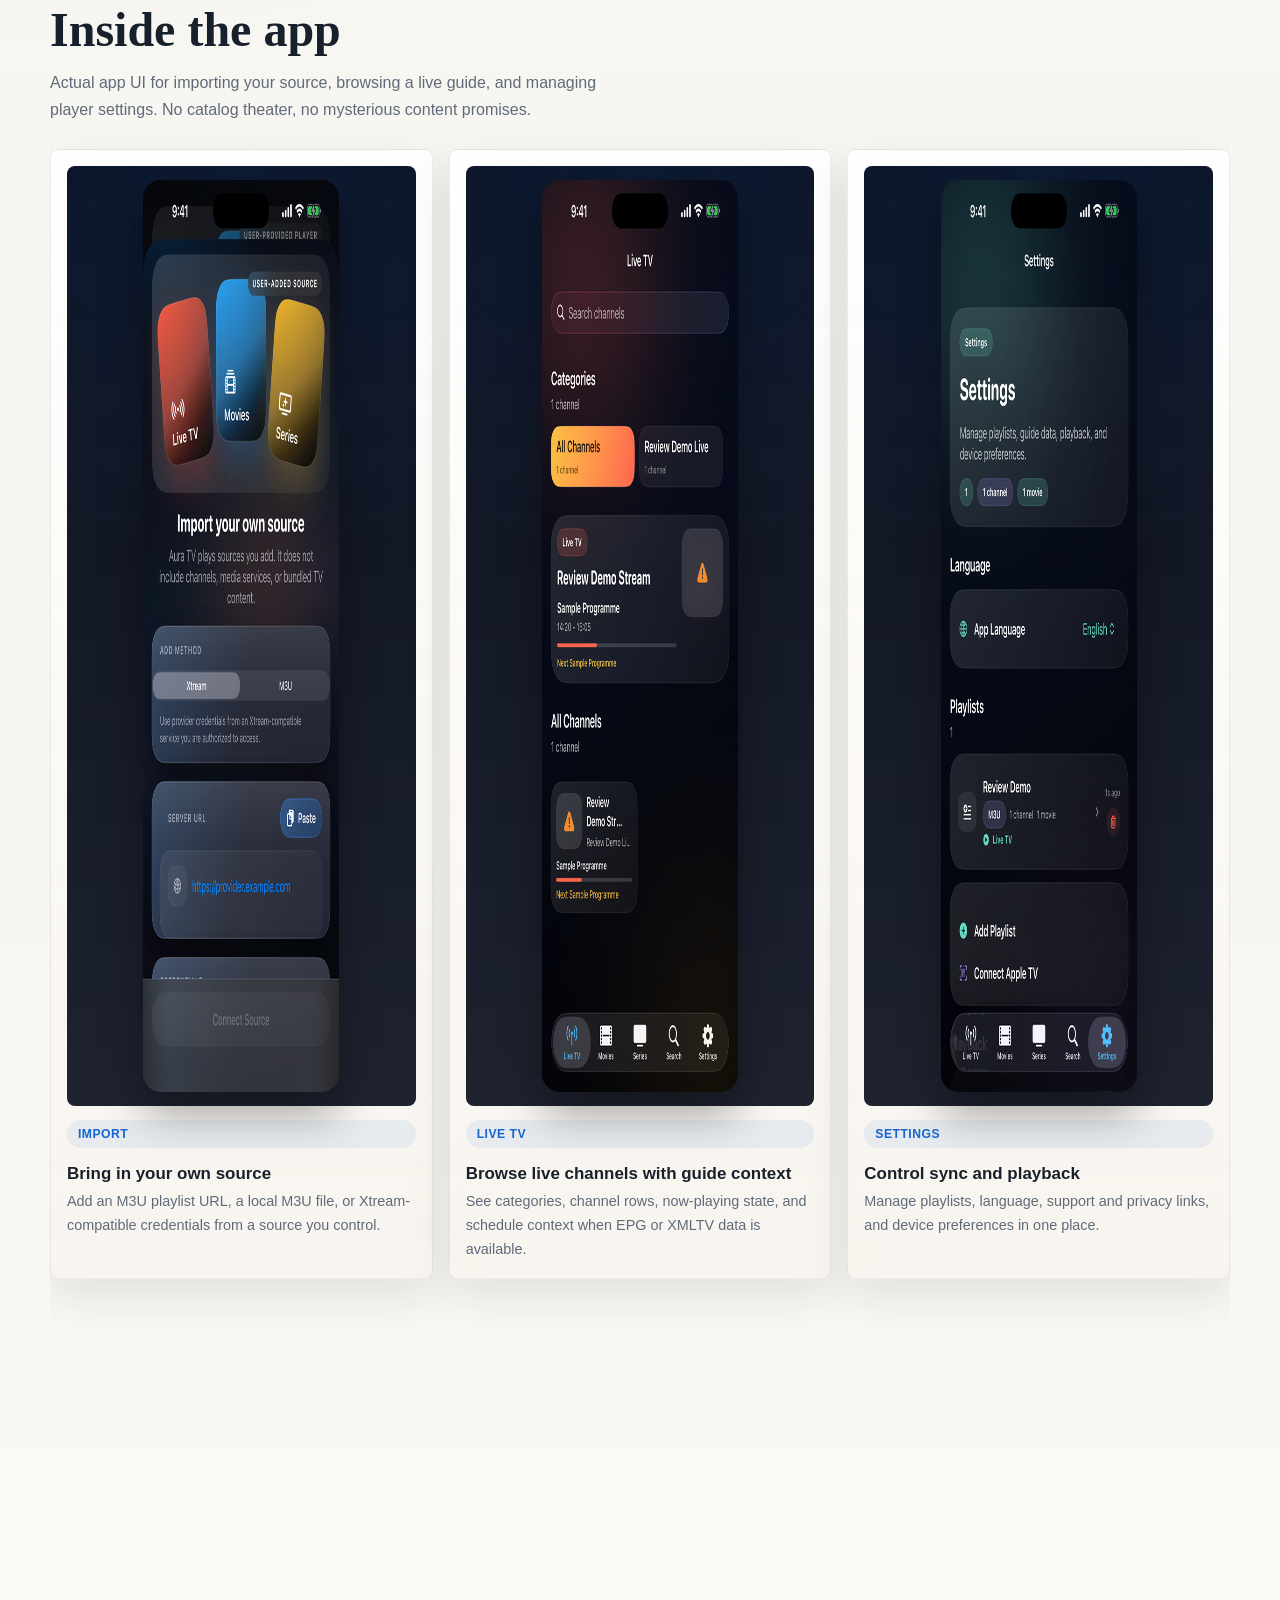
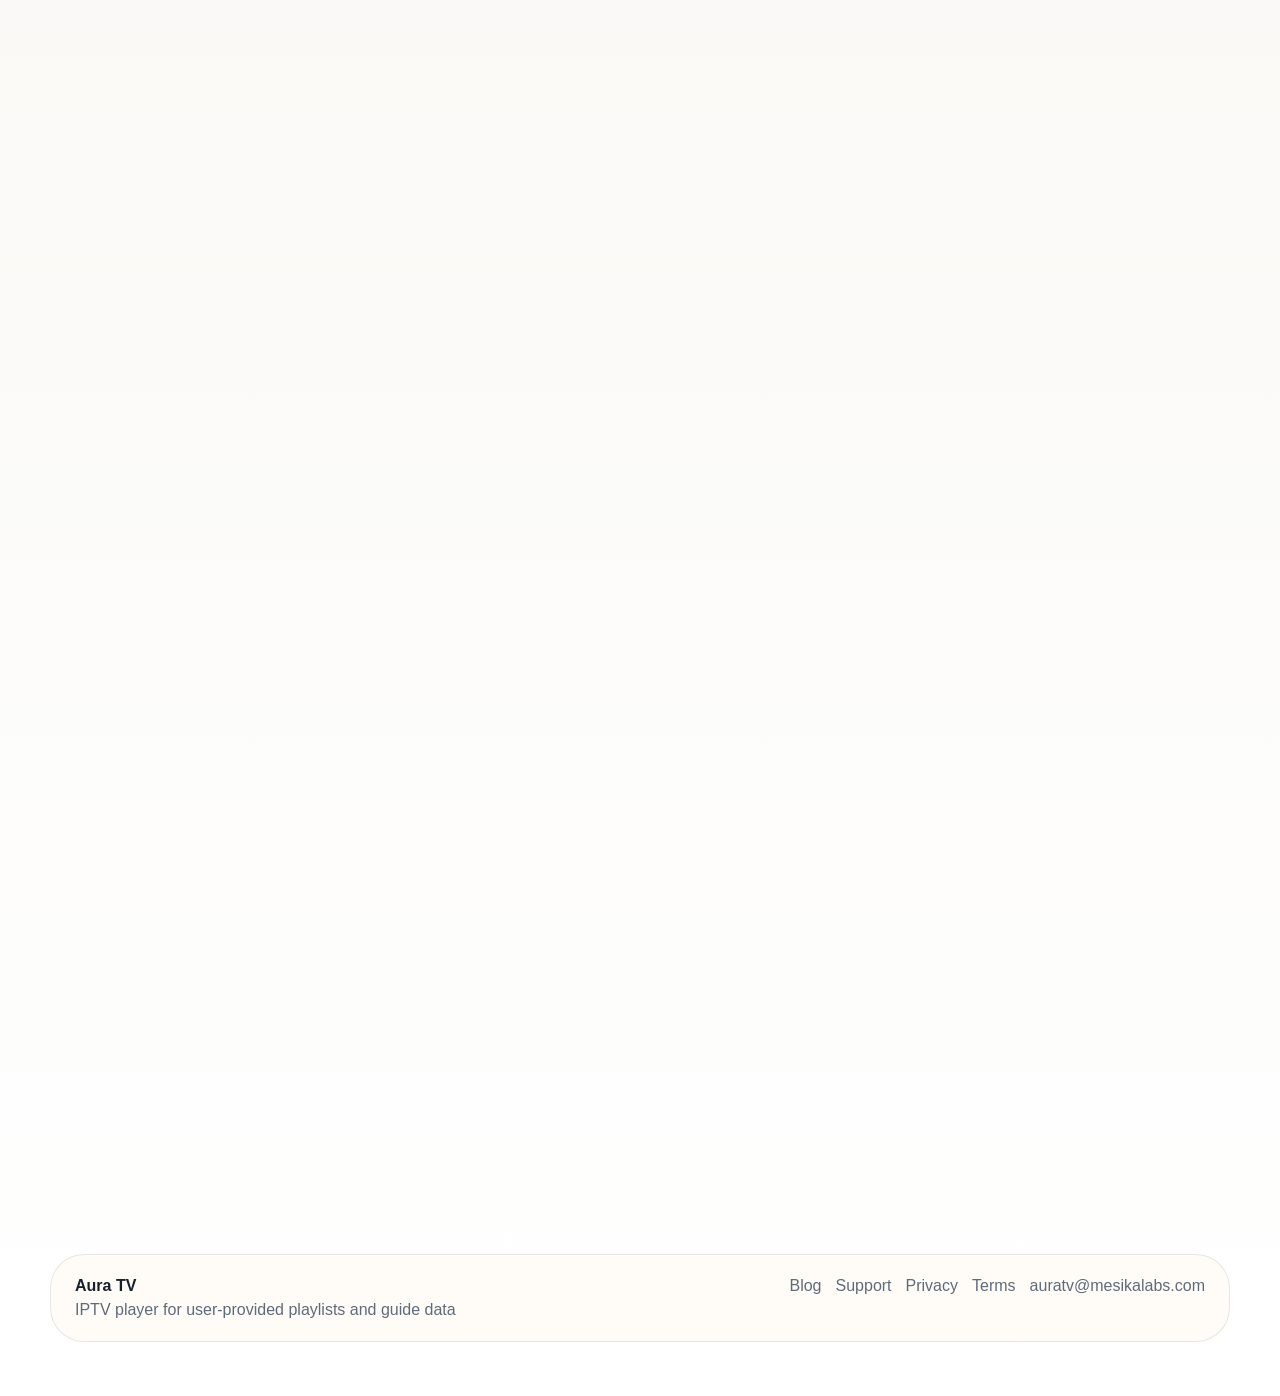
==== commit a8222ea9: "Refine Aura TV app screenshots" ====
--- a/index.html
+++ b/index.html
@@ -138,7 +138,8 @@
         .top-actions {
             display: flex;
             flex-wrap: wrap;
-            gap: 12px;
+            justify-content: flex-end;
+            gap: 10px;
         }
 
         .button {
@@ -146,9 +147,9 @@
             align-items: center;
             justify-content: center;
             gap: 10px;
-            border-radius: 999px;
-            padding: 14px 22px;
-            font-size: 0.98rem;
+            border-radius: 8px;
+            padding: 12px 16px;
+            font-size: 0.94rem;
             font-weight: 600;
             transition: transform 0.2s ease, box-shadow 0.2s ease;
         }
@@ -287,7 +288,7 @@
             position: absolute;
             overflow: hidden;
             border: 1px solid rgba(23, 32, 43, 0.14);
-            border-radius: 30px;
+            border-radius: 24px;
             background: #0b1020;
             box-shadow: 0 28px 70px rgba(23, 32, 43, 0.22);
         }
@@ -295,7 +296,7 @@
         .hero-phone img {
             width: 100%;
             height: 100%;
-            object-fit: cover;
+            object-fit: contain;
             object-position: top center;
         }
 
@@ -481,7 +482,7 @@
         .shot-grid {
             display: grid;
             grid-template-columns: repeat(3, minmax(0, 1fr));
-            gap: 22px;
+            gap: 16px;
         }
 
         .shot {
@@ -489,23 +490,26 @@
             flex-direction: column;
             background: linear-gradient(180deg, rgba(255, 255, 255, 0.90), rgba(248, 244, 238, 0.84));
             border: 1px solid rgba(23, 32, 43, 0.08);
-            border-radius: 34px;
-            padding: 18px;
+            border-radius: 8px;
+            padding: 16px;
             box-shadow: var(--shadow-md);
         }
 
         .shot-media {
+            display: flex;
+            min-height: 420px;
+            align-items: center;
+            justify-content: center;
             padding: 14px;
-            border-radius: 26px;
+            border-radius: 8px;
             background:
                 radial-gradient(circle at top, rgba(20, 100, 210, 0.12), transparent 42%),
                 linear-gradient(180deg, rgba(7, 12, 26, 0.98), rgba(11, 16, 31, 0.92));
-            min-height: 100%;
         }
 
         .shot img {
-            border-radius: 28px;
-            width: min(100%, 270px);
+            border-radius: 18px;
+            width: min(100%, 196px);
             margin: 0 auto;
             box-shadow: 0 22px 44px rgba(0, 0, 0, 0.34);
         }
@@ -539,7 +543,7 @@
         }
 
         #screenshots {
-            padding-bottom: 140px;
+            padding-bottom: 68px;
         }
 
         #faq {
@@ -713,20 +717,20 @@
             }
 
             .top-actions {
-                display: grid;
+                display: flex;
                 width: 100%;
-                grid-template-columns: 1fr;
+                flex-wrap: wrap;
+                justify-content: flex-start;
                 gap: 10px;
             }
 
             .top-actions .button {
-                width: 100%;
                 min-width: 0;
                 padding-inline: 12px;
             }
 
             .launch-note {
-                grid-column: 1 / -1;
+                width: 100%;
             }
 
             h1 {
@@ -780,6 +784,14 @@
                 width: 146px;
                 height: 318px;
                 border-radius: 22px;
+            }
+
+            .shot-media {
+                min-height: 360px;
+            }
+
+            .shot img {
+                width: min(100%, 166px);
             }
         }
     </style>
@@ -890,14 +902,13 @@
                     <h2>Inside the app</h2>
                 </div>
                 <p>
-                    These previews use the actual app UI from the rights-safe review demo.
-	                    These will be refreshed from the Premium runtime before release handoff.
+                    Actual app UI for importing your source, browsing a live guide, and managing player settings. No catalog theater, no mysterious content promises.
                 </p>
             </div>
             <div class="shot-grid">
                 <article class="shot">
                     <div class="shot-media">
-	                        <img src="./assets/raw-02.png" alt="Aura TV source import screen" width="1320" height="2868" loading="lazy">
+	                        <img src="./assets/screenshots/iphone-6_9/02_add_source.png" alt="Aura TV source import screen" width="420" height="912" loading="lazy">
                     </div>
                     <div class="shot-label">Import</div>
                     <div class="shot-title">Bring in your own source</div>
@@ -905,7 +916,7 @@
                 </article>
                 <article class="shot">
                     <div class="shot-media">
-	                        <img src="./assets/raw-03.png" alt="Aura TV live playback screen" width="1320" height="2868" loading="lazy">
+	                        <img src="./assets/screenshots/iphone-6_9/03_live.png" alt="Aura TV live guide screen" width="420" height="912" loading="lazy">
                     </div>
                     <div class="shot-label">Live TV</div>
                     <div class="shot-title">Browse live channels with guide context</div>
@@ -913,7 +924,7 @@
                 </article>
                 <article class="shot">
                     <div class="shot-media">
-	                        <img src="./assets/raw-06.png" alt="Aura TV settings screen" width="1320" height="2868" loading="lazy">
+	                        <img src="./assets/screenshots/iphone-6_9/06_settings.png" alt="Aura TV settings screen" width="420" height="912" loading="lazy">
                     </div>
                     <div class="shot-label">Settings</div>
                     <div class="shot-title">Control sync and playback</div>
@@ -941,8 +952,8 @@
                     <p>M3U playlist URLs, M3U files, Xtream-compatible credentials, and guide data such as XMLTV or EPG when the source provides it.</p>
                 </article>
 	                <article class="faq-card">
-	                    <h3>What does Premium unlock?</h3>
-	                    <p>Premium unlocks use of the Aura TV player for user-provided sources. It does not unlock channels, playlists, media catalogs, sports, movies, or broadcaster accounts.</p>
+	                    <h3>Does Aura TV sell or unlock content?</h3>
+	                    <p>No. Aura TV opens sources the user adds. It does not sell, unlock, or bundle channels, playlists, catalogs, sports, movies, or broadcaster accounts.</p>
 	                </article>
                 <article class="faq-card">
                     <h3>What data syncs through iCloud?</h3>
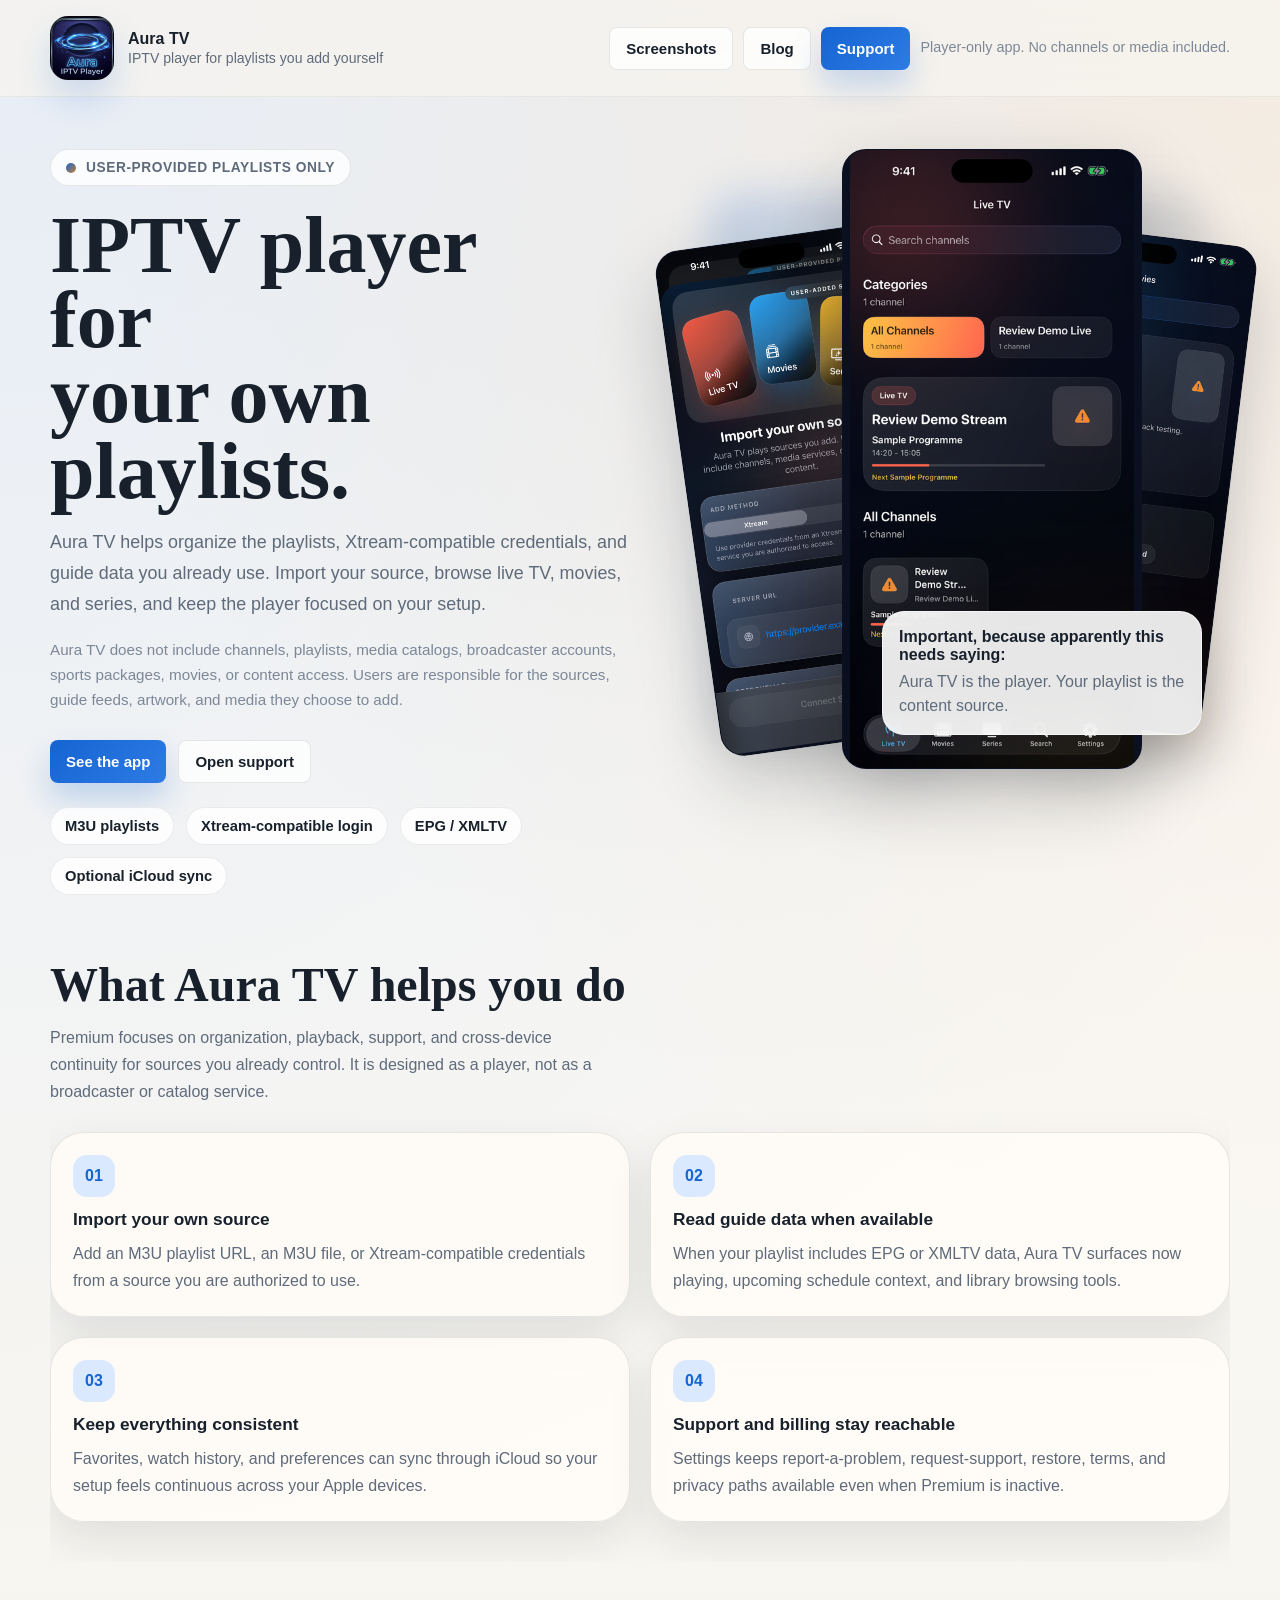
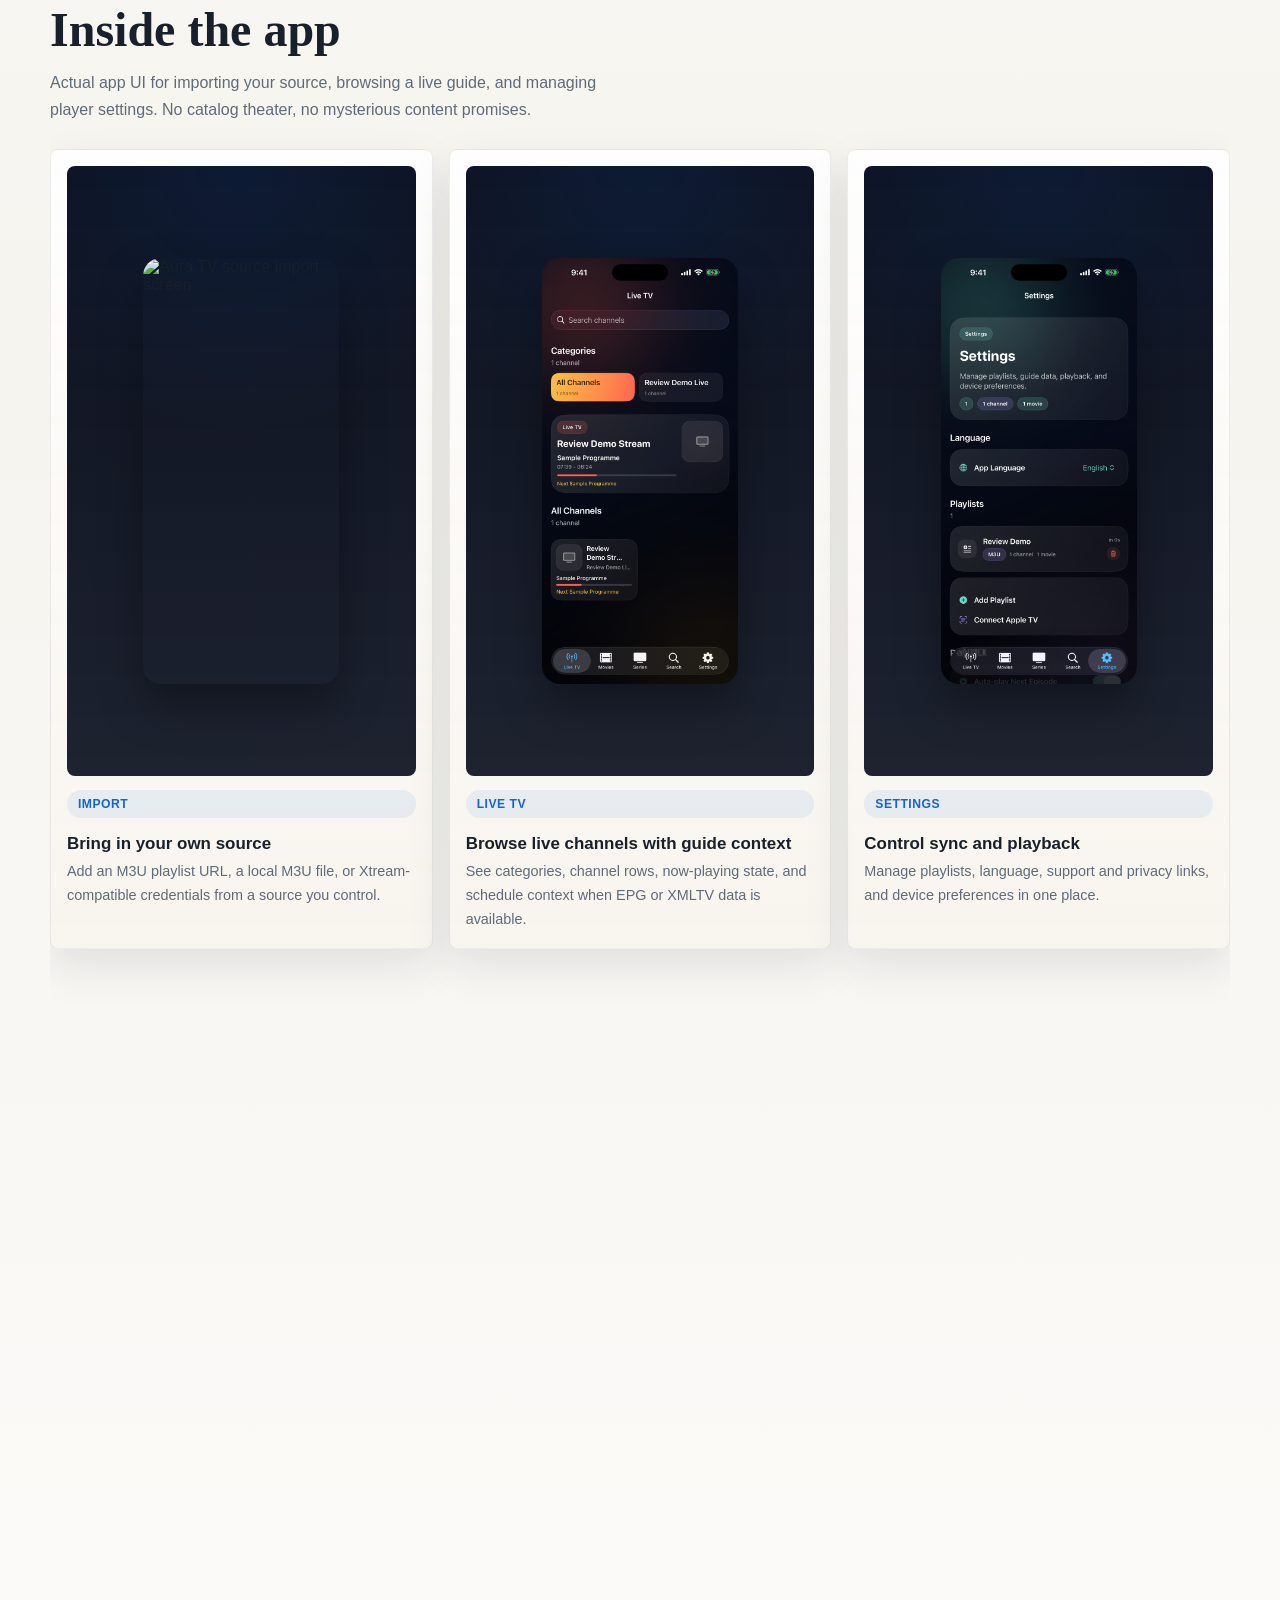
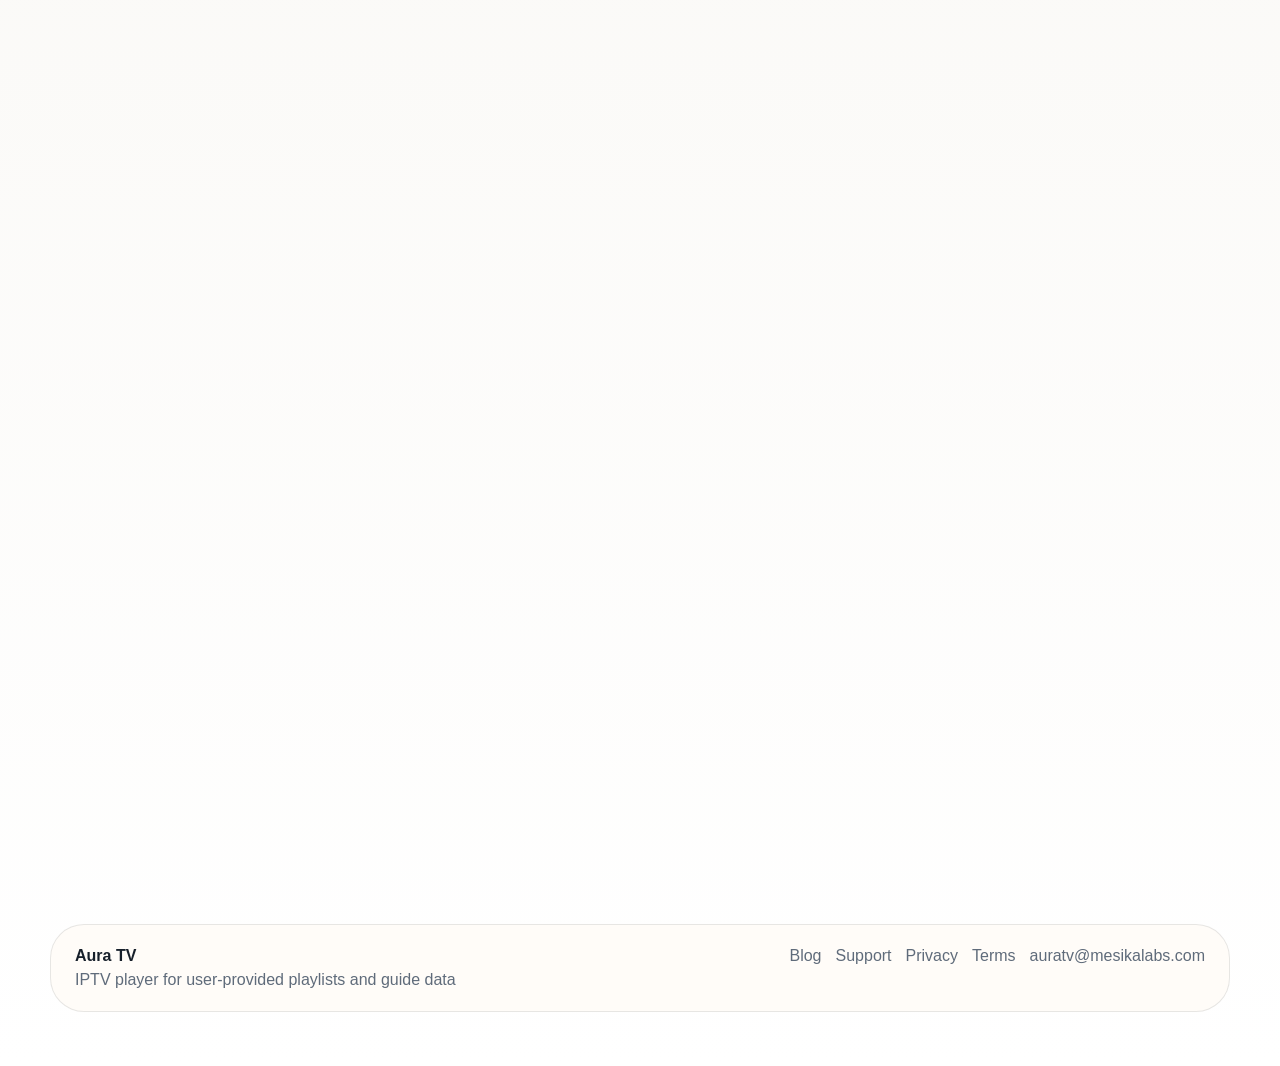
==== commit baef92ab: "Use high resolution Aura TV screenshots" ====
--- a/index.html
+++ b/index.html
@@ -497,7 +497,8 @@
 
         .shot-media {
             display: flex;
-            min-height: 420px;
+            height: 610px;
+            min-height: 0;
             align-items: center;
             justify-content: center;
             padding: 14px;
@@ -510,6 +511,9 @@
         .shot img {
             border-radius: 18px;
             width: min(100%, 196px);
+            height: auto;
+            max-height: 100%;
+            object-fit: contain;
             margin: 0 auto;
             box-shadow: 0 22px 44px rgba(0, 0, 0, 0.34);
         }
@@ -787,7 +791,7 @@
             }
 
             .shot-media {
-                min-height: 360px;
+                height: 430px;
             }
 
             .shot img {
@@ -908,7 +912,7 @@
             <div class="shot-grid">
                 <article class="shot">
                     <div class="shot-media">
-	                        <img src="./assets/screenshots/iphone-6_9/02_add_source.png" alt="Aura TV source import screen" width="420" height="912" loading="lazy">
+	                        <img src="./assets/raw-02.png" alt="Aura TV source import screen" width="1320" height="2868" loading="lazy">
                     </div>
                     <div class="shot-label">Import</div>
                     <div class="shot-title">Bring in your own source</div>
@@ -916,7 +920,7 @@
                 </article>
                 <article class="shot">
                     <div class="shot-media">
-	                        <img src="./assets/screenshots/iphone-6_9/03_live.png" alt="Aura TV live guide screen" width="420" height="912" loading="lazy">
+	                        <img src="./assets/raw-03.png" alt="Aura TV live guide screen" width="1320" height="2868" loading="lazy">
                     </div>
                     <div class="shot-label">Live TV</div>
                     <div class="shot-title">Browse live channels with guide context</div>
@@ -924,7 +928,7 @@
                 </article>
                 <article class="shot">
                     <div class="shot-media">
-	                        <img src="./assets/screenshots/iphone-6_9/06_settings.png" alt="Aura TV settings screen" width="420" height="912" loading="lazy">
+	                        <img src="./assets/raw-06.png" alt="Aura TV settings screen" width="1320" height="2868" loading="lazy">
                     </div>
                     <div class="shot-label">Settings</div>
                     <div class="shot-title">Control sync and playback</div>
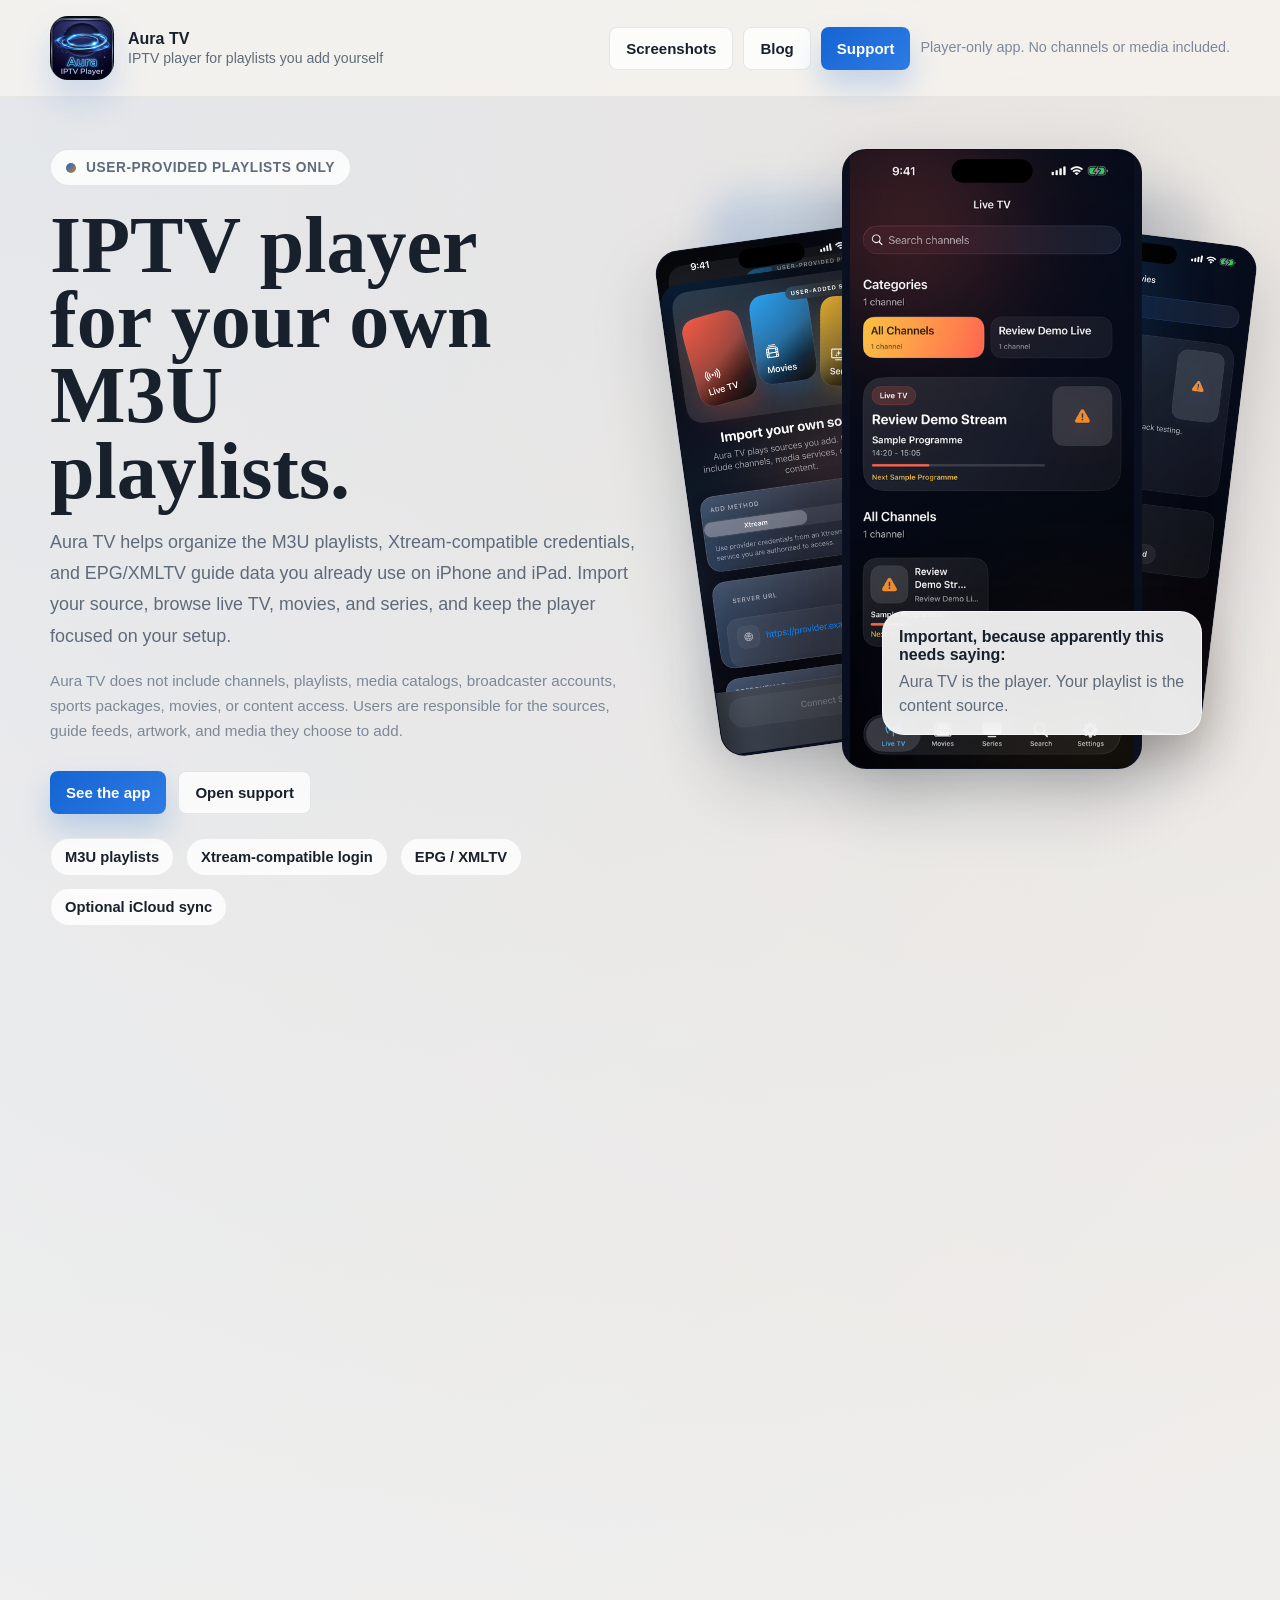
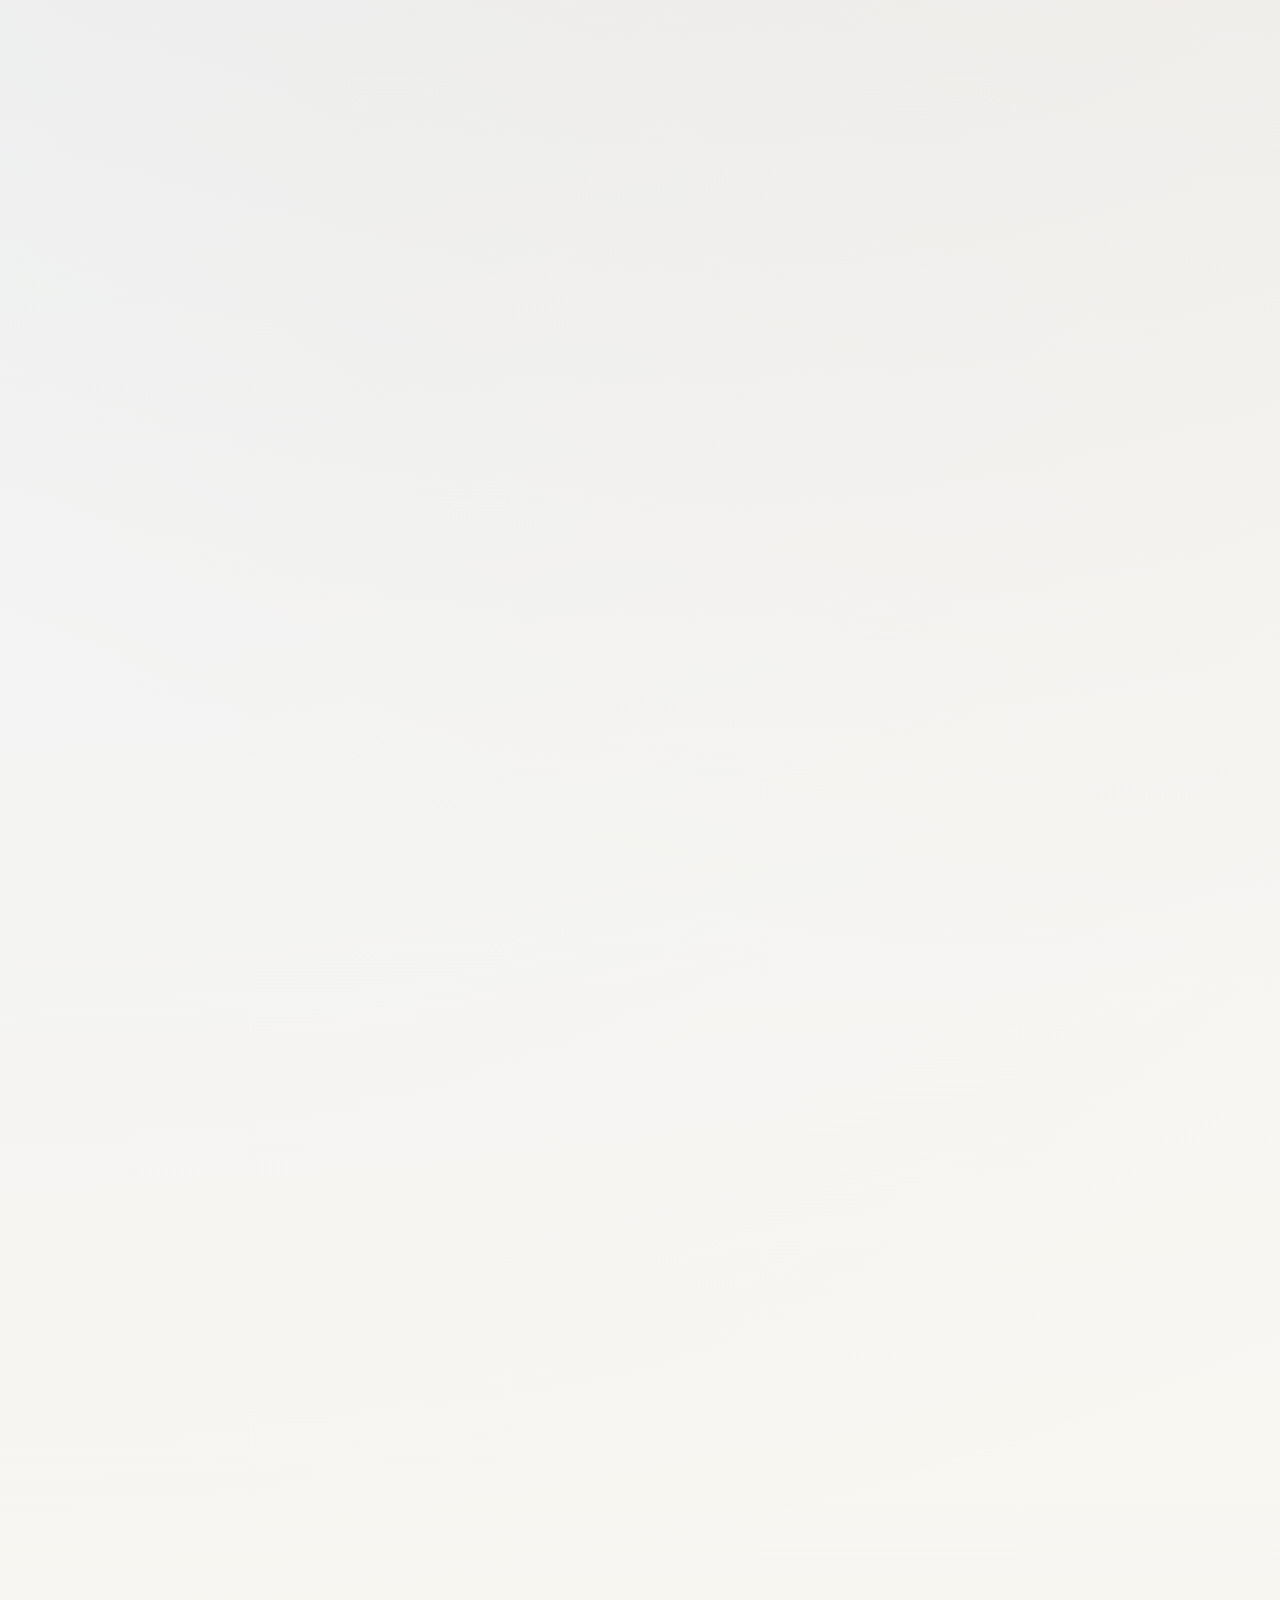
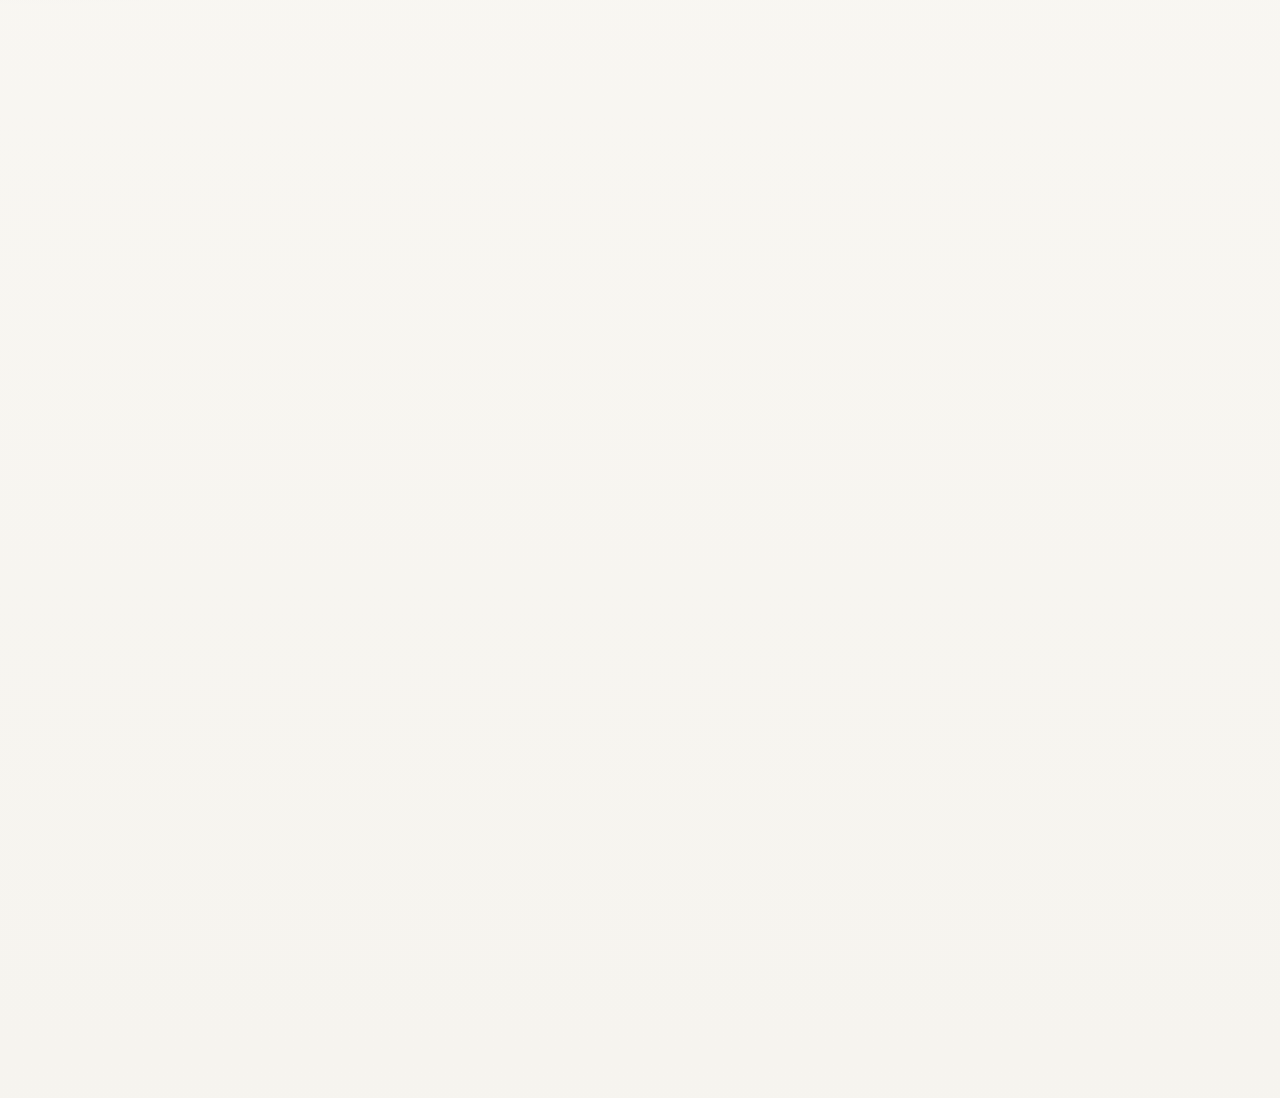
==== commit 32cbb82b: "Optimize Aura TV IPTV search metadata" ====
--- a/index.html
+++ b/index.html
@@ -3,15 +3,15 @@
 <head>
     <meta charset="UTF-8">
     <meta name="viewport" content="width=device-width, initial-scale=1.0">
-    <title>Aura TV — IPTV Player for Your Own Playlists</title>
+    <title>Aura TV IPTV Player for iPhone — M3U, Xtream &amp; EPG</title>
     <meta
         name="description"
-        content="Aura TV is an IPTV player for playlists, credentials, and guide data you add yourself. Bring your own M3U or Xtream-compatible source. No channels included."
+        content="Aura TV is an IPTV player for iPhone and iPad that opens your own M3U playlists, Xtream-compatible credentials, and EPG/XMLTV guide data. No channels included."
     >
-    <meta property="og:title" content="Aura TV — IPTV Player for Your Own Playlists">
+    <meta property="og:title" content="Aura TV IPTV Player for iPhone — M3U, Xtream &amp; EPG">
     <meta
         property="og:description"
-        content="Import your own M3U playlists, Xtream-compatible credentials, and guide data. Aura TV is a player and does not include channels or content access."
+        content="Import your own M3U playlists, Xtream-compatible credentials, and EPG/XMLTV guide data. Aura TV is a player and does not include channels."
     >
     <meta property="og:type" content="website">
     <meta property="og:url" content="https://auratv.mesikalabs.com/">
@@ -25,6 +25,28 @@
     <link rel="icon" type="image/png" sizes="16x16" href="./assets/favicon-16.png">
     <link rel="apple-touch-icon" sizes="180x180" href="./assets/apple-touch-icon.png">
     <link rel="manifest" href="./site.webmanifest">
+    <script type="application/ld+json">
+    {
+        "@context": "https://schema.org",
+        "@type": "SoftwareApplication",
+        "name": "Aura TV",
+        "url": "https://auratv.mesikalabs.com/",
+        "operatingSystem": "iOS",
+        "applicationCategory": "EntertainmentApplication",
+        "description": "Aura TV is an IPTV player for iPhone and iPad that opens user-provided M3U playlists, Xtream-compatible credentials, and EPG/XMLTV guide data.",
+        "featureList": [
+            "M3U playlist import",
+            "Xtream-compatible login",
+            "EPG and XMLTV guide data",
+            "Player-only IPTV playback"
+        ],
+        "publisher": {
+            "@type": "Organization",
+            "name": "MesikaLabs",
+            "url": "https://mesikalabs.com/"
+        }
+    }
+    </script>
     <style>
         :root {
             --bg: #f6f4ef;
@@ -827,9 +849,9 @@
                         <span class="eyebrow-dot"></span>
                         User-provided playlists only
                     </div>
-                    <h1>IPTV player for<br>your own playlists.</h1>
+                    <h1>IPTV player for your own M3U playlists.</h1>
                     <p class="hero-lead">
-                        Aura TV helps organize the playlists, Xtream-compatible credentials, and guide data you already use.
+                        Aura TV helps organize the M3U playlists, Xtream-compatible credentials, and EPG/XMLTV guide data you already use on iPhone and iPad.
                         Import your source, browse live TV, movies, and series, and keep the player focused on your setup.
                     </p>
                     <p class="hero-note">
@@ -869,7 +891,7 @@
         <section class="section" id="faq">
             <div class="section-heading">
                 <div>
-                    <h2>What Aura TV helps you do</h2>
+                    <h2>M3U, Xtream, and EPG player tools</h2>
                 </div>
                     <p>
                         Premium focuses on organization, playback, support, and cross-device continuity for sources you already control.
@@ -912,7 +934,7 @@
             <div class="shot-grid">
                 <article class="shot">
                     <div class="shot-media">
-	                        <img src="./assets/raw-02.png" alt="Aura TV source import screen" width="1320" height="2868" loading="lazy">
+	                        <img src="./assets/raw-02.png" alt="Aura TV M3U playlist and Xtream-compatible source import screen" width="1320" height="2868" loading="lazy">
                     </div>
                     <div class="shot-label">Import</div>
                     <div class="shot-title">Bring in your own source</div>
@@ -920,7 +942,7 @@
                 </article>
                 <article class="shot">
                     <div class="shot-media">
-	                        <img src="./assets/raw-03.png" alt="Aura TV live guide screen" width="1320" height="2868" loading="lazy">
+	                        <img src="./assets/raw-03.png" alt="Aura TV IPTV live guide screen with user-provided channels and EPG data" width="1320" height="2868" loading="lazy">
                     </div>
                     <div class="shot-label">Live TV</div>
                     <div class="shot-title">Browse live channels with guide context</div>
@@ -928,7 +950,7 @@
                 </article>
                 <article class="shot">
                     <div class="shot-media">
-	                        <img src="./assets/raw-06.png" alt="Aura TV settings screen" width="1320" height="2868" loading="lazy">
+	                        <img src="./assets/raw-06.png" alt="Aura TV IPTV player settings screen for playlists, sync, and support" width="1320" height="2868" loading="lazy">
                     </div>
                     <div class="shot-label">Settings</div>
                     <div class="shot-title">Control sync and playback</div>
@@ -984,7 +1006,7 @@
                     </a>
                     <a class="resource-card" href="./blog/">
                         <span>Blog index</span>
-                        <strong>IPTV player setup notes</strong>
+                        <strong>IPTV player setup notes for M3U, Xtream, and EPG</strong>
                         <p>Crawlable setup guidance for user-provided sources and player-only Aura TV behavior.</p>
                     </a>
                     <a class="resource-card" href="./support/">
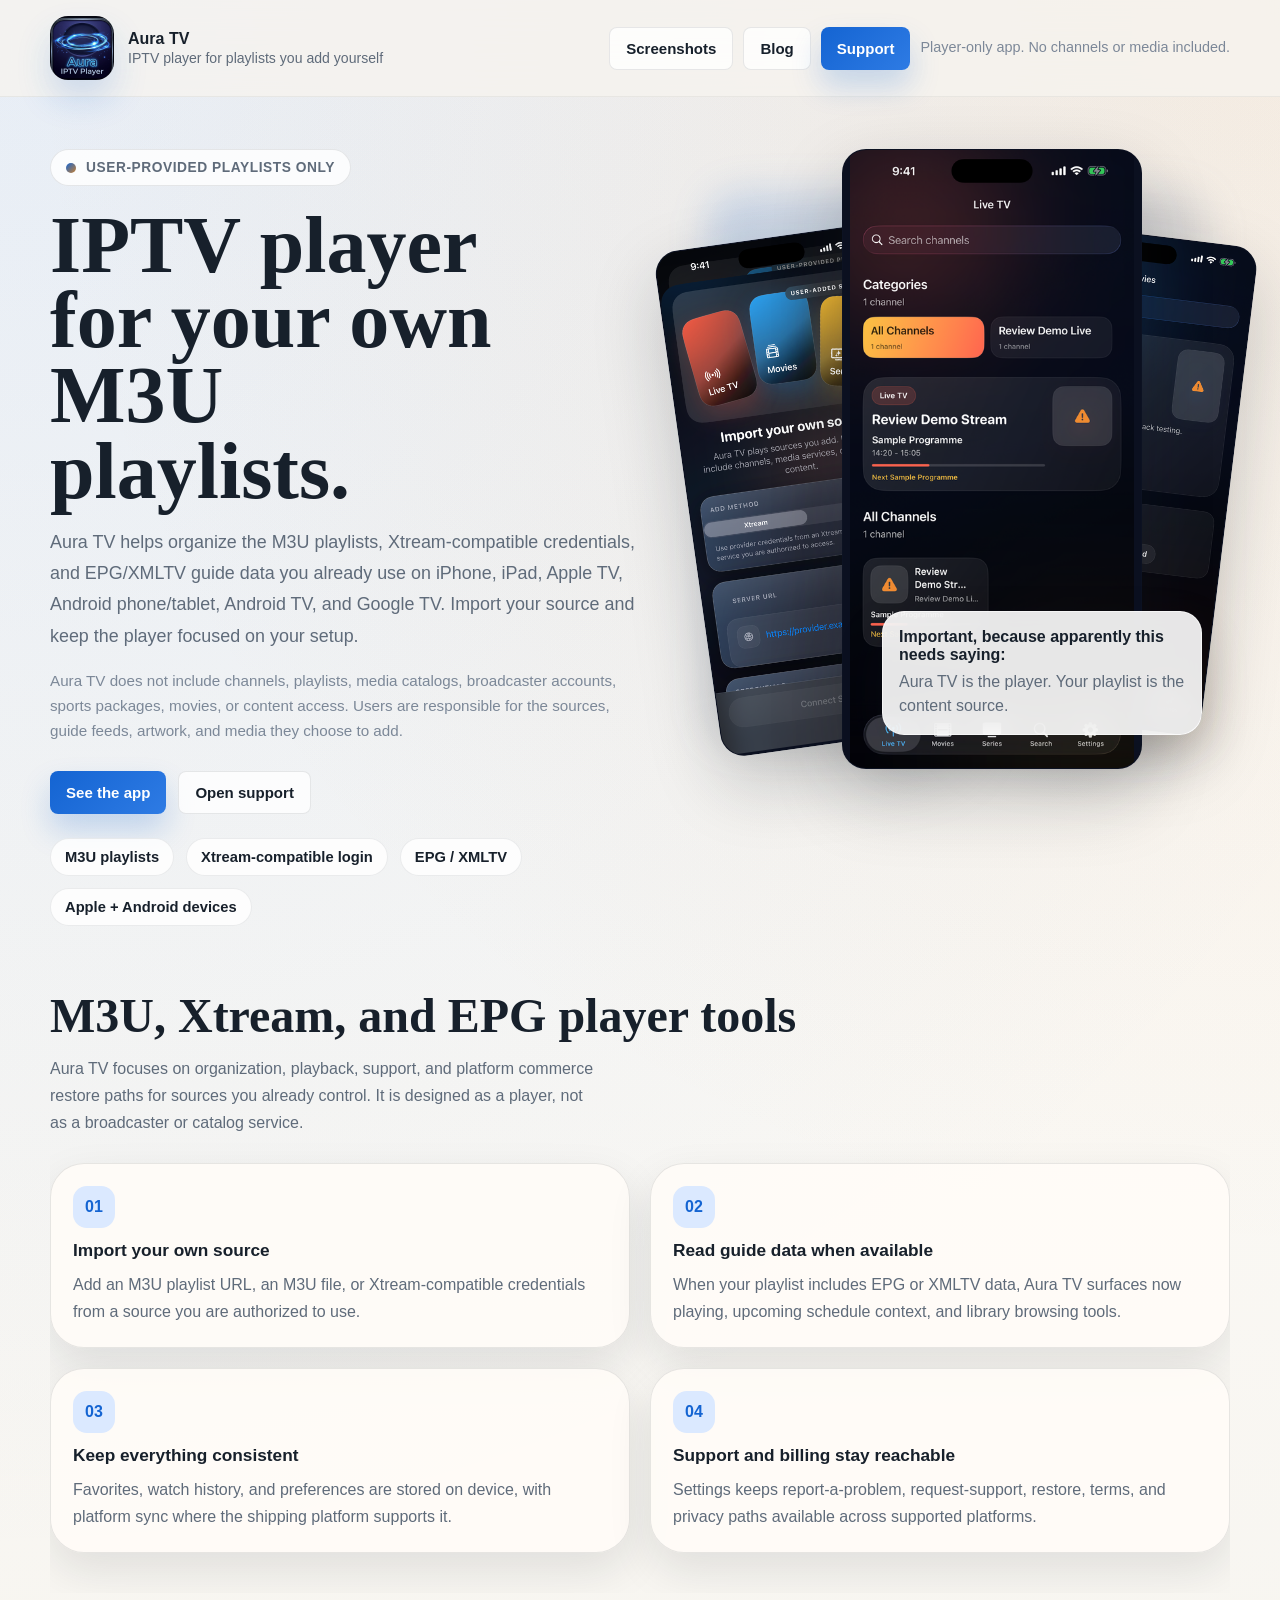
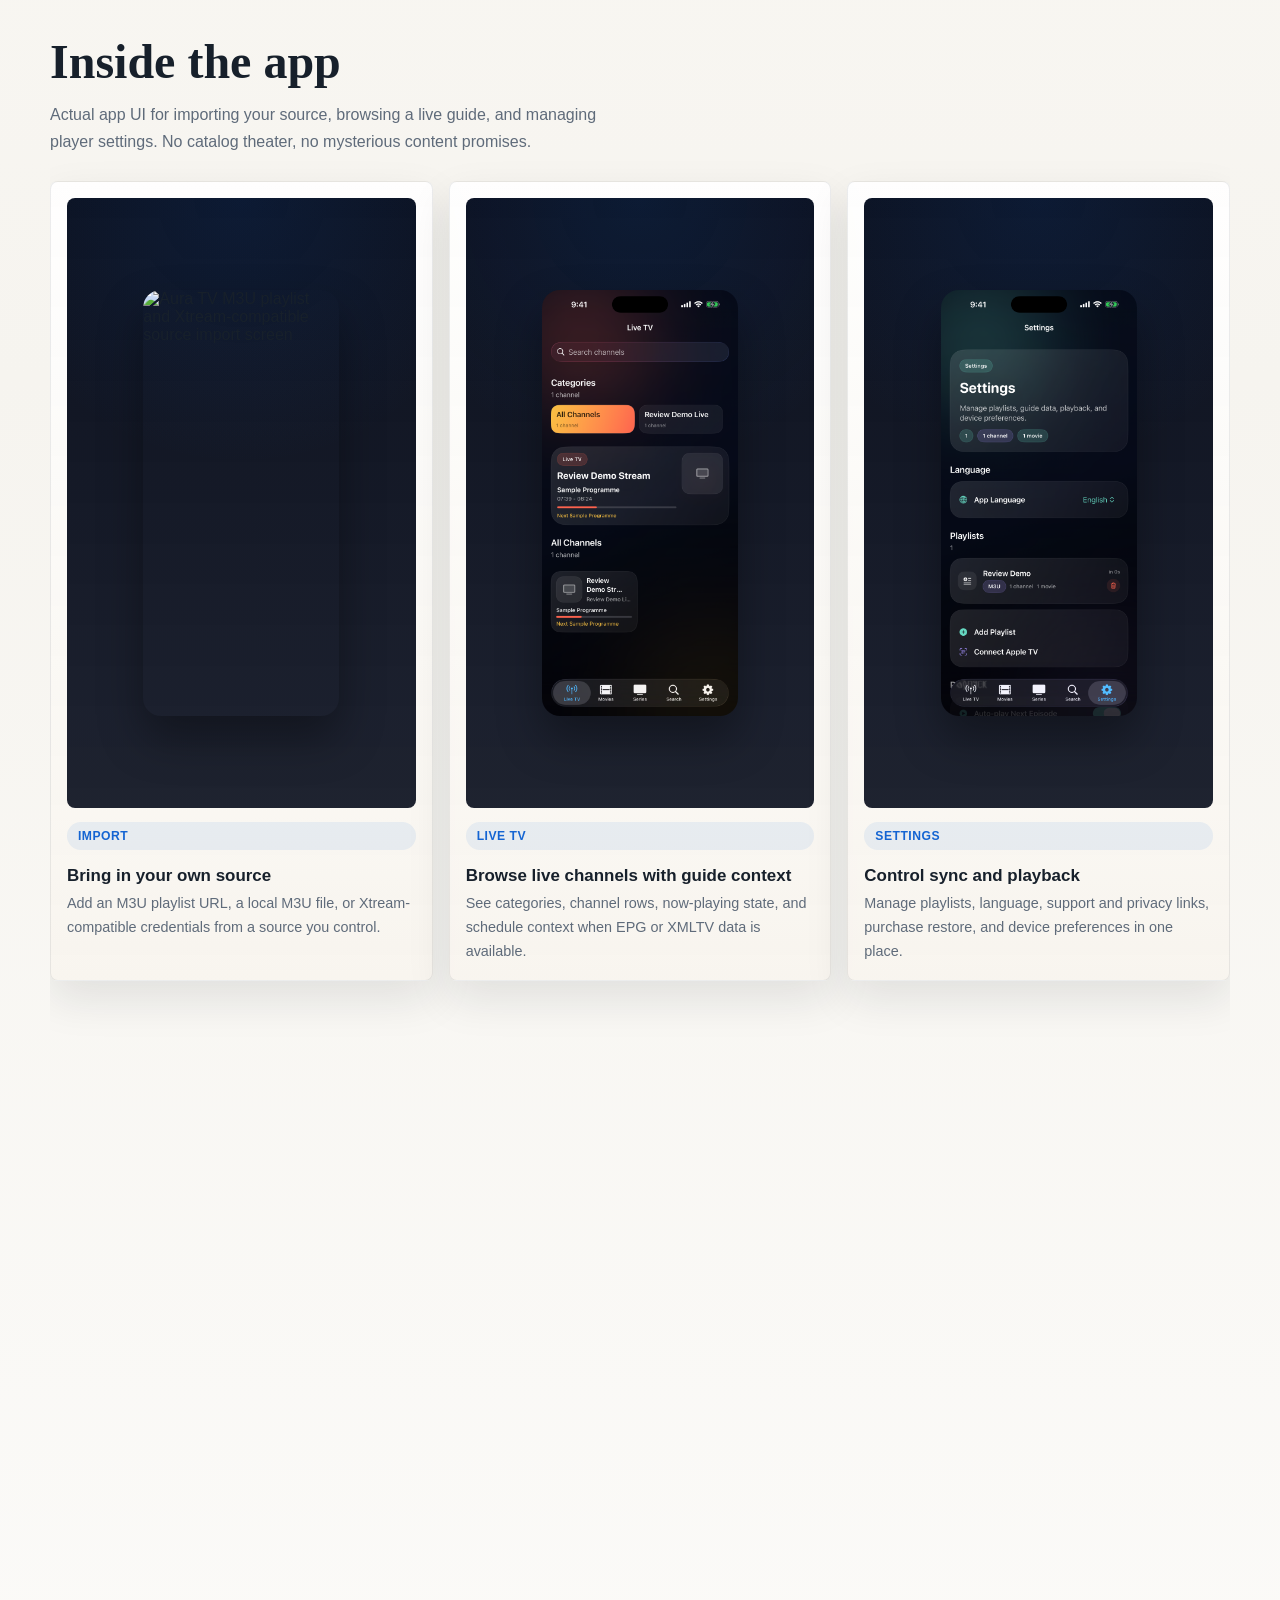
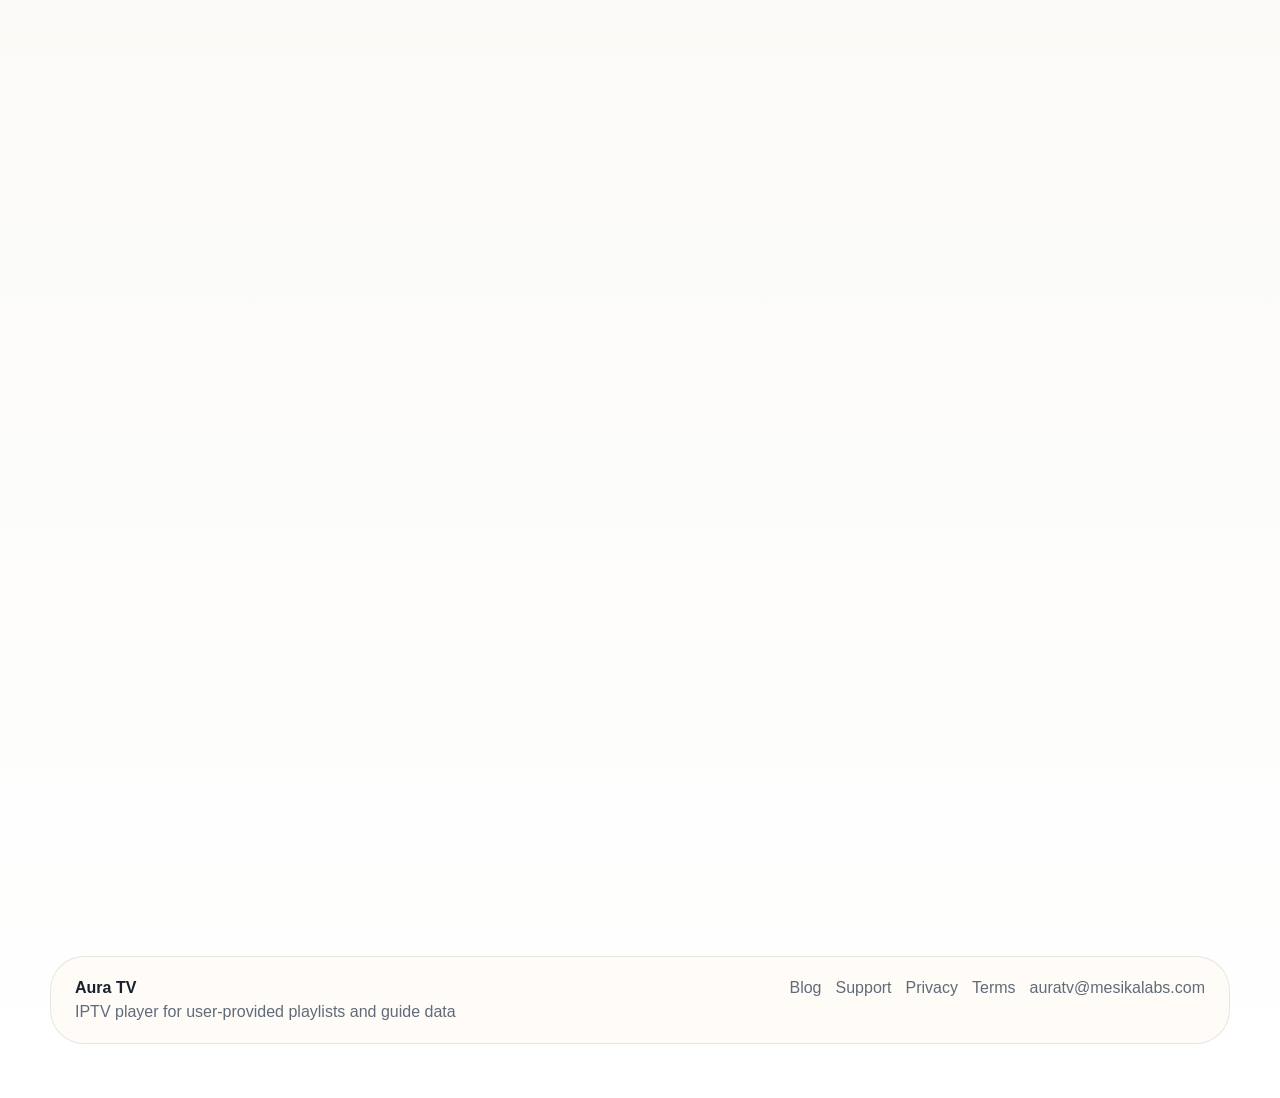
==== commit 8dfb3a88: "feat(policy): add cross-platform Aura TV public site" ====
--- a/index.html
+++ b/index.html
@@ -3,12 +3,12 @@
 <head>
     <meta charset="UTF-8">
     <meta name="viewport" content="width=device-width, initial-scale=1.0">
-    <title>Aura TV IPTV Player for iPhone — M3U, Xtream &amp; EPG</title>
+    <title>Aura TV IPTV Player for Apple, Android TV &amp; Google TV</title>
     <meta
         name="description"
-        content="Aura TV is an IPTV player for iPhone and iPad that opens your own M3U playlists, Xtream-compatible credentials, and EPG/XMLTV guide data. No channels included."
+        content="Aura TV is an IPTV player for Apple and Android devices that opens your own M3U playlists, Xtream-compatible credentials, and EPG/XMLTV guide data. No channels included."
     >
-    <meta property="og:title" content="Aura TV IPTV Player for iPhone — M3U, Xtream &amp; EPG">
+    <meta property="og:title" content="Aura TV IPTV Player for Apple, Android TV &amp; Google TV">
     <meta
         property="og:description"
         content="Import your own M3U playlists, Xtream-compatible credentials, and EPG/XMLTV guide data. Aura TV is a player and does not include channels."
@@ -31,9 +31,9 @@
         "@type": "SoftwareApplication",
         "name": "Aura TV",
         "url": "https://auratv.mesikalabs.com/",
-        "operatingSystem": "iOS",
+        "operatingSystem": "iOS, iPadOS, tvOS, Android, Android TV, Google TV",
         "applicationCategory": "EntertainmentApplication",
-        "description": "Aura TV is an IPTV player for iPhone and iPad that opens user-provided M3U playlists, Xtream-compatible credentials, and EPG/XMLTV guide data.",
+        "description": "Aura TV is an IPTV player for Apple and Android devices that opens user-provided M3U playlists, Xtream-compatible credentials, and EPG/XMLTV guide data.",
         "featureList": [
             "M3U playlist import",
             "Xtream-compatible login",
@@ -810,6 +810,15 @@
                 width: 146px;
                 height: 318px;
                 border-radius: 22px;
+                transform: none;
+            }
+
+            .hero-phone-import {
+                left: 0;
+            }
+
+            .hero-phone-library {
+                right: 0;
             }
 
             .shot-media {
@@ -851,8 +860,8 @@
                     </div>
                     <h1>IPTV player for your own M3U playlists.</h1>
                     <p class="hero-lead">
-                        Aura TV helps organize the M3U playlists, Xtream-compatible credentials, and EPG/XMLTV guide data you already use on iPhone and iPad.
-                        Import your source, browse live TV, movies, and series, and keep the player focused on your setup.
+                        Aura TV helps organize the M3U playlists, Xtream-compatible credentials, and EPG/XMLTV guide data you already use on iPhone, iPad,
+                        Apple TV, Android phone/tablet, Android TV, and Google TV. Import your source and keep the player focused on your setup.
                     </p>
                     <p class="hero-note">
                         Aura TV does not include channels, playlists, media catalogs, broadcaster accounts, sports packages, movies, or content access.
@@ -866,7 +875,7 @@
                         <div class="badge">M3U playlists</div>
                         <div class="badge">Xtream-compatible login</div>
                         <div class="badge">EPG / XMLTV</div>
-                        <div class="badge">Optional iCloud sync</div>
+                        <div class="badge">Apple + Android devices</div>
                     </div>
                 </div>
 
@@ -894,7 +903,7 @@
                     <h2>M3U, Xtream, and EPG player tools</h2>
                 </div>
                     <p>
-                        Premium focuses on organization, playback, support, and cross-device continuity for sources you already control.
+                        Aura TV focuses on organization, playback, support, and platform commerce restore paths for sources you already control.
                     It is designed as a player, not as a broadcaster or catalog service.
                 </p>
             </div>
@@ -912,12 +921,12 @@
                 <article class="card">
                     <div class="card-icon">03</div>
                     <h3>Keep everything consistent</h3>
-                    <p>Favorites, watch history, and preferences can sync through iCloud so your setup feels continuous across your Apple devices.</p>
+                    <p>Favorites, watch history, and preferences are stored on device, with platform sync where the shipping platform supports it.</p>
                 </article>
 	                <article class="card">
 	                    <div class="card-icon">04</div>
 	                    <h3>Support and billing stay reachable</h3>
-	                    <p>Settings keeps report-a-problem, request-support, restore, terms, and privacy paths available even when Premium is inactive.</p>
+	                    <p>Settings keeps report-a-problem, request-support, restore, terms, and privacy paths available across supported platforms.</p>
 	                </article>
             </div>
         </section>
@@ -954,7 +963,7 @@
                     </div>
                     <div class="shot-label">Settings</div>
                     <div class="shot-title">Control sync and playback</div>
-                    <div class="shot-copy">Manage playlists, language, support and privacy links, and device preferences in one place.</div>
+                    <div class="shot-copy">Manage playlists, language, support and privacy links, purchase restore, and device preferences in one place.</div>
                 </article>
             </div>
         </section>
@@ -982,8 +991,8 @@
 	                    <p>No. Aura TV opens sources the user adds. It does not sell, unlock, or bundle channels, playlists, catalogs, sports, movies, or broadcaster accounts.</p>
 	                </article>
                 <article class="faq-card">
-                    <h3>What data syncs through iCloud?</h3>
-                    <p>Playlist metadata, preferences, favorites, and watch history may sync through iCloud / CloudKit. Xtream-compatible passwords remain in the device keychain and are not synced via iCloud Keychain.</p>
+                    <h3>How are setup details stored?</h3>
+                    <p>Sensitive setup details use secure local on-device storage where the platform provides it. Other library data is stored locally and may use platform sync where available.</p>
                 </article>
             </div>
         </section>
@@ -995,7 +1004,7 @@
                         <h2>Setup notes without the suspicious promises</h2>
                     </div>
                     <p>
-                        Blog and support pages explain the boring-but-important bits: playlists, credentials, guide data, billing, restore, and the fact that a player is not a channel provider.
+                        Blog and support pages explain the important bits: playlists, credentials, guide data, platform billing, restore, and the fact that a player is not a channel provider.
                     </p>
                 </div>
                 <div class="resource-list">
@@ -1012,7 +1021,7 @@
                     <a class="resource-card" href="./support/">
                         <span>Support</span>
                         <strong>Import, playback, sync, and restore</strong>
-                        <p>Support guidance for source imports, EPG, playback, iCloud continuity, and Apple-managed billing.</p>
+                        <p>Support guidance for source imports, EPG, playback, platform storage, and Apple or Google-managed billing.</p>
                     </a>
                 </div>
             </div>
@@ -1023,7 +1032,7 @@
                 <div>
                     <h2>Policies and support</h2>
                 </div>
-                <p>Use the links below for support, privacy, and terms. These are the same public URLs intended for App Store Connect.</p>
+                <p>Use the links below for support, privacy, and terms. These are the public URLs intended for app store review surfaces.</p>
             </div>
             <div class="policy-grid">
                 <article class="policy-card">
@@ -1033,7 +1042,7 @@
                 </article>
                 <article class="policy-card">
                     <h3>Privacy and terms</h3>
-                    <p>Read how Aura TV handles playlist data, iCloud sync, and user responsibility.</p>
+                    <p>Read how Aura TV handles playlist data, platform storage, network requests, billing, and user responsibility.</p>
                     <p><a href="./privacy/">Privacy Policy</a> · <a href="./terms/">Terms of Use</a></p>
                 </article>
             </div>
